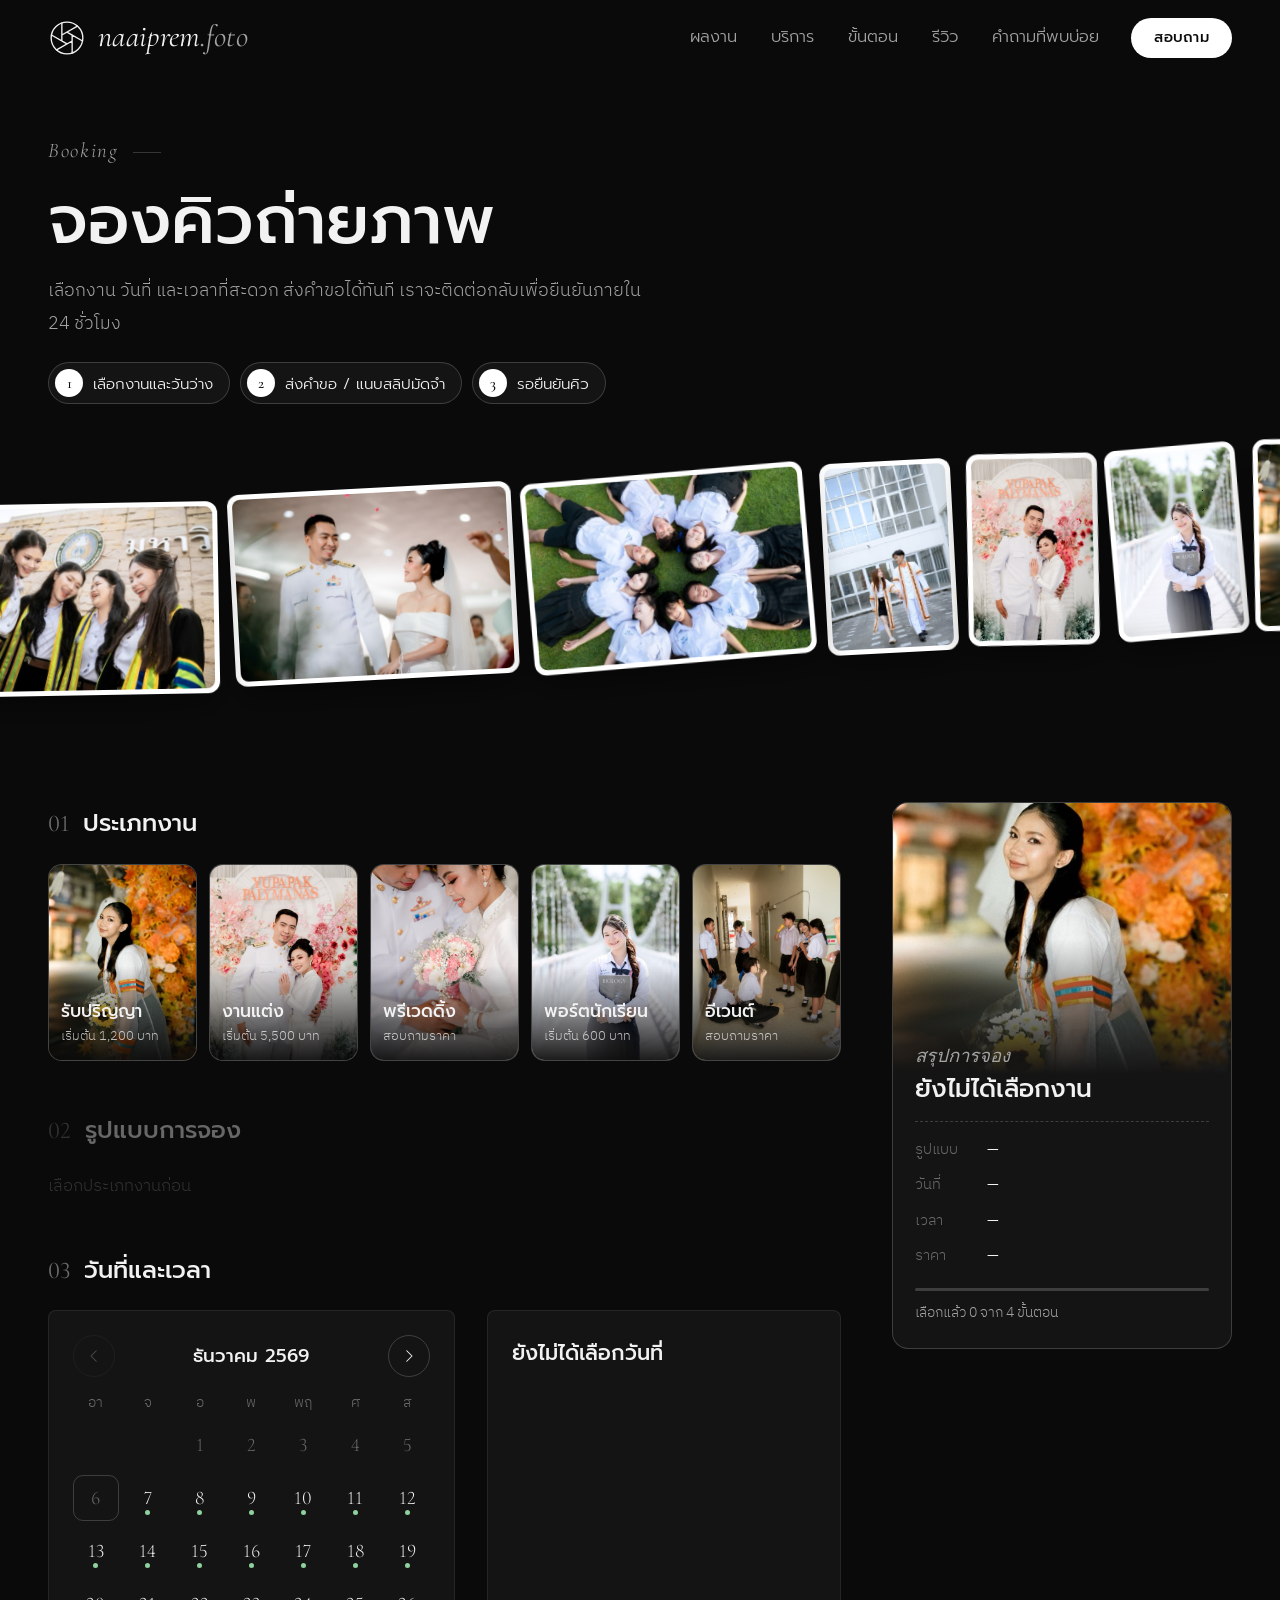
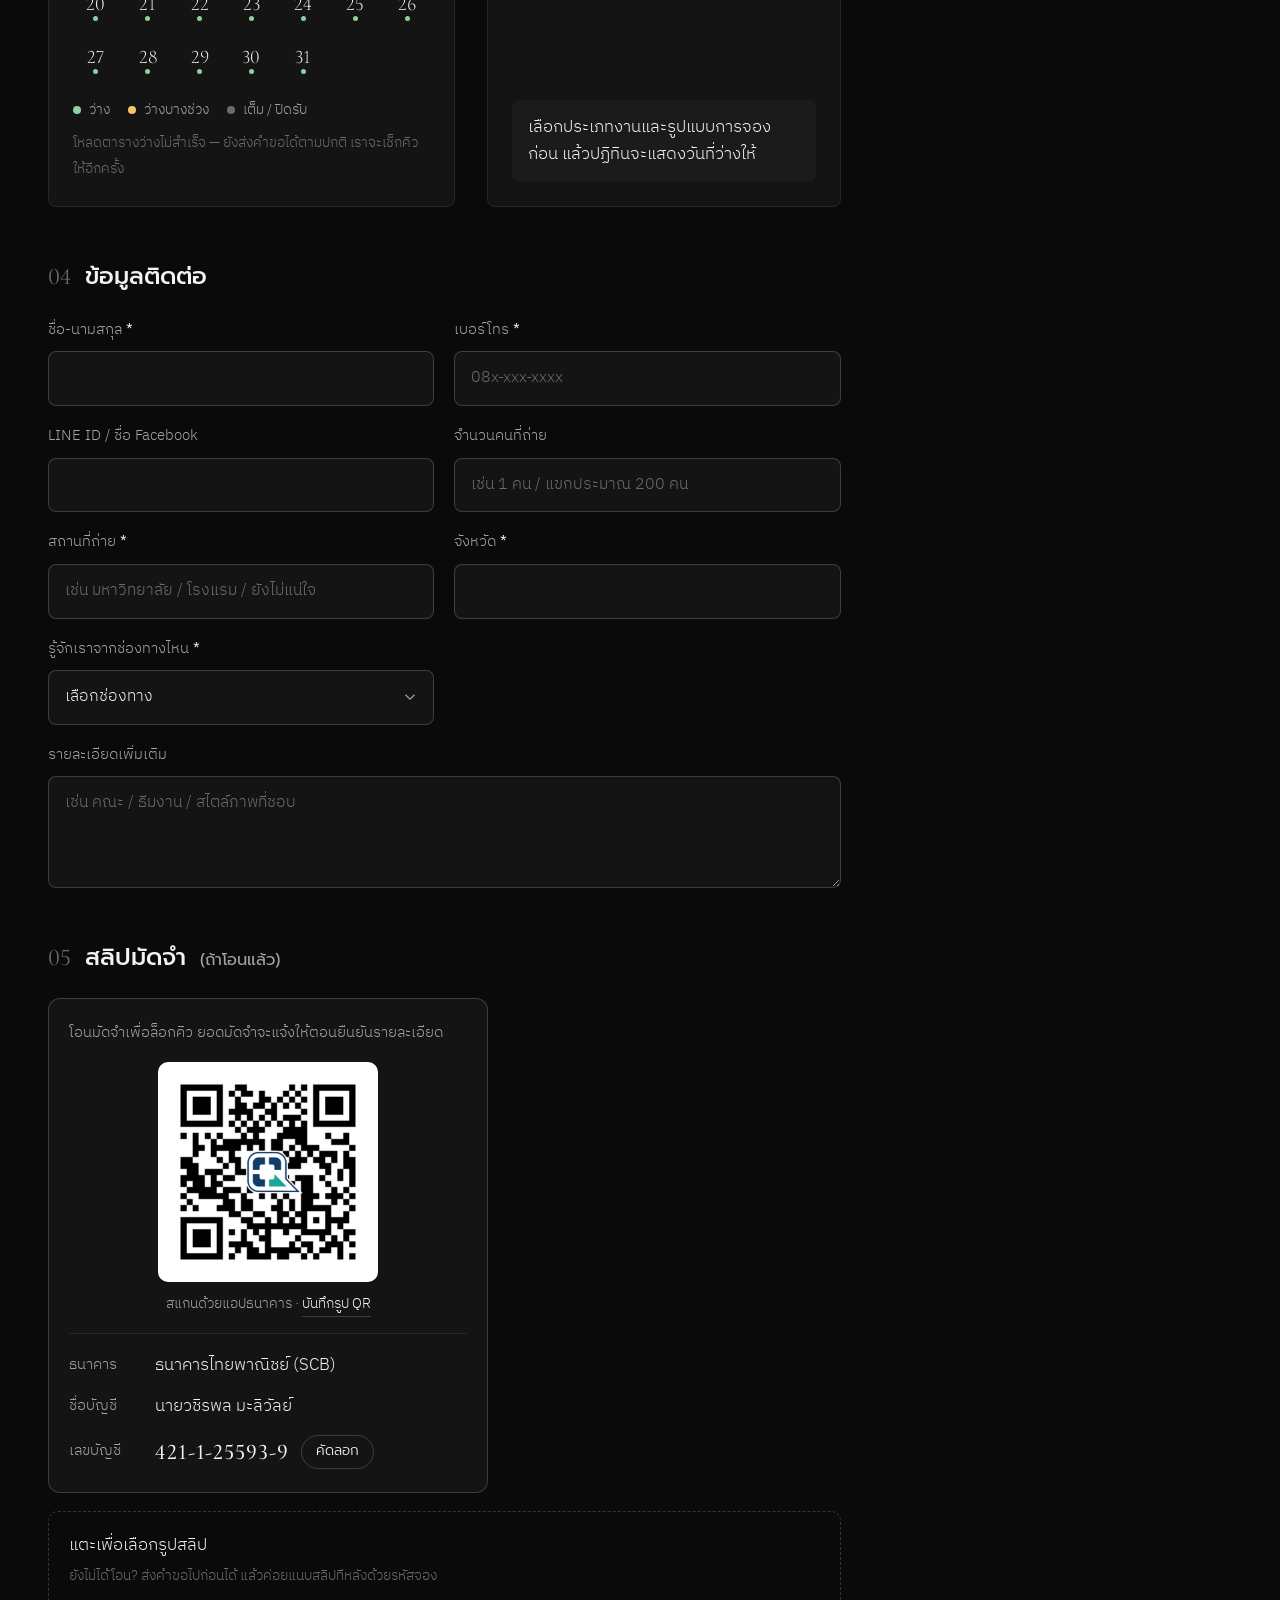
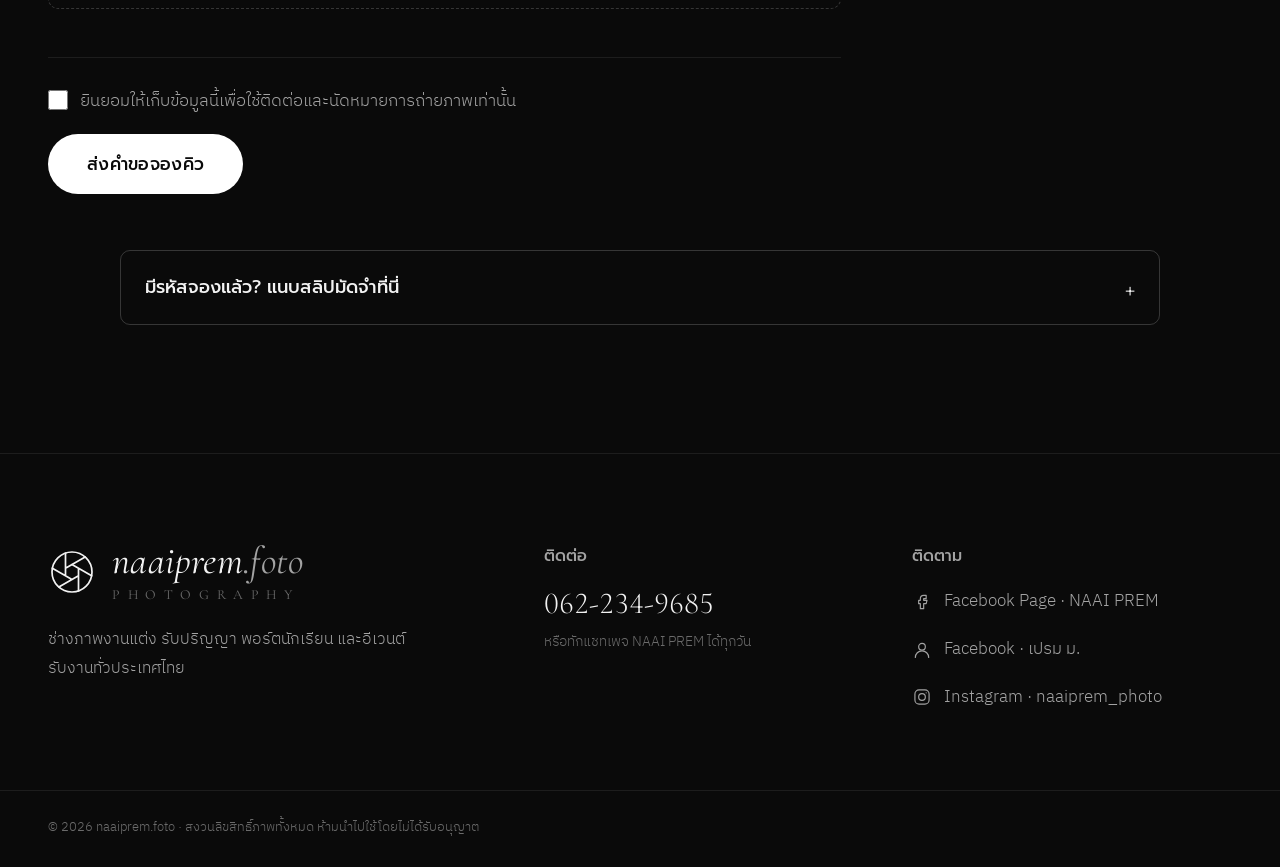
==== booking.html @ 567b885f "Magazine-style cover, intro section, compact booking header - Home cover: tilted columns of photos s" ====
<!DOCTYPE html>
<html lang="th">
<head>
  <meta charset="UTF-8">
  <meta name="viewport" content="width=device-width, initial-scale=1">
  <title>จองคิวถ่ายภาพ — naaiprem.foto</title>
  <meta name="description" content="จองคิวถ่ายภาพออนไลน์กับ naaiprem.foto รับปริญญา งานแต่ง พรีเวดดิ้ง พอร์ตนักเรียน อีเวนต์ เลือกวันว่างจากปฏิทิน ส่งคำขอและแนบสลิปมัดจำได้ทันที">
  <meta name="theme-color" content="#0a0a0a">

  <!-- หน้าจองคิว (ฟอร์มสร้างจาก BOOKING ใน js/data.js) -->
  <meta property="og:type" content="website">
  <meta property="og:title" content="จองคิวถ่ายภาพ — naaiprem.foto">
  <meta property="og:description" content="เลือกวันว่างจากปฏิทิน ส่งคำขอจองและแนบสลิปมัดจำได้ทันที">
  <meta property="og:image" content="images/hero/hero-01-graduation.jpg">
  <meta property="og:locale" content="th_TH">

  <link rel="icon" href="images/logo/favicon.svg" type="image/svg+xml">
  <link rel="apple-touch-icon" href="images/logo/apple-touch-icon.png">
  <link rel="preconnect" href="https://fonts.googleapis.com">
  <link rel="preconnect" href="https://fonts.gstatic.com" crossorigin>
  <link href="https://fonts.googleapis.com/css2?family=Cormorant+Garamond:ital,wght@0,300;0,400;0,500;1,300;1,400&family=IBM+Plex+Sans+Thai:wght@300;400;500&family=Prompt:wght@300;400;500;600&display=swap" rel="stylesheet">
  <link rel="stylesheet" href="css/style.css">
  <!-- บอก CSS ว่า JS ทำงาน (ถ้าไม่มี JS เนื้อหาจะแสดงทันทีโดยไม่มี animation) -->
  <script>document.documentElement.classList.add('js');</script>

  <!-- data.js ต้องมาก่อน main.js -->
  <script src="js/data.js" defer></script>
  <script src="js/main.js" defer></script>
</head>
<body class="page-booking">
  <a class="skip-link" href="#booking">ข้ามไปยังฟอร์มจอง</a>

  <!-- Cursor แบบกำหนดเอง (แสดงเฉพาะ Desktop ที่ใช้เมาส์) -->
  <div class="cursor" aria-hidden="true">
    <div class="cursor__dot"></div>
    <div class="cursor__ring"><span class="cursor__label">ดู</span></div>
  </div>

  <!-- ============================== NAVBAR ============================== -->
  <header class="nav" id="nav">
    <div class="nav__inner">
      <a href="index.html" class="logo" aria-label="naaiprem.foto กลับหน้าหลัก"><svg class="logo__mark" viewBox="0 0 48 48" aria-hidden="true"><circle cx="24" cy="24" r="20"/><path d="M17.50 20.25L37.13 8.92M24.00 16.50L43.63 27.83M30.50 20.25L30.50 42.92M30.50 27.75L10.87 39.08M24.00 31.50L4.37 20.17M17.50 27.75L17.50 5.08"/></svg><span class="logo__text">naaiprem<span>.foto</span></span></a>

      <nav class="nav__menu" id="navMenu" aria-label="เมนูหลัก">
        <ul class="nav__links">
          <li><a href="index.html#portfolio" class="nav__link">ผลงาน</a></li>
          <li><a href="index.html#services" class="nav__link">บริการ</a></li>
          <li><a href="index.html#process" class="nav__link">ขั้นตอน</a></li>
          <li><a href="index.html#reviews" class="nav__link">รีวิว</a></li>
          <li><a href="index.html#faq" class="nav__link">คำถามที่พบบ่อย</a></li>
        </ul>
        <div class="nav__mobile-contact">
          <a href="tel:0622349685" data-contact="phone" class="nav__mobile-phone"><span data-contact-text="phoneLabel">062-234-9685</span></a>
          <p>รับงานทั่วประเทศไทย</p>
        </div>
      </nav>

      <a href="https://www.facebook.com/people/NAAI-PREM/61560883106906/" data-contact="messenger" class="btn btn--primary btn--sm nav__cta">สอบถาม</a>

      <button class="nav__toggle" id="navToggle" aria-label="เปิดเมนู" aria-expanded="false" aria-controls="navMenu">
        <span></span><span></span>
      </button>
    </div>
    <div class="nav__progress" id="navProgress" aria-hidden="true"></div>
  </header>

  <main>
    <!-- ============================== หัวหน้าจอง ==============================
         ชื่อหน้าอยู่ซ้าย + แถวภาพเฉียงเลื่อนแนวนอน (สร้างจาก STRIP ใน js/data.js) -->
    <header class="bhead">
      <div class="container bhead__inner">
        <p class="eyebrow eyebrow--left hero-in" style="--i:0">Booking</p>
        <h1 class="bhead__title hero-in" style="--i:1" id="bheroTitle">จองคิวถ่ายภาพ</h1>
        <p class="bhead__lead hero-in" style="--i:2">เลือกงาน วันที่ และเวลาที่สะดวก ส่งคำขอได้ทันที เราจะติดต่อกลับเพื่อยืนยันภายใน 24 ชั่วโมง</p>
        <ol class="bhead__steps hero-in" style="--i:3">
          <li><span>1</span>เลือกงานและวันว่าง</li>
          <li><span>2</span>ส่งคำขอ / แนบสลิปมัดจำ</li>
          <li><span>3</span>รอยืนยันคิว</li>
        </ol>
      </div>
      <div class="tiltrow" aria-hidden="true"><div class="tiltrow__track" data-tiltrow></div></div>
    </header>

    <!-- ============================== ฟอร์มจอง ==============================
         แพ็กเกจ/เวลา/ภาพการ์ด/บัญชีรับมัดจำ แก้ที่ BOOKING ใน js/data.js
         ข้อมูลส่งไป Google Sheets ผ่าน apps-script/Code.gs -->
    <section class="booking" id="booking" aria-labelledby="bheroTitle">
      <div class="container">
        <div class="booking__layout">

        <form class="booking__form reveal" id="bookingForm" novalidate data-once>
          <fieldset class="booking__step">
            <legend class="booking__legend"><span>01</span>ประเภทงาน</legend>
            <div class="tcards" id="bookingTypes"></div>
          </fieldset>

          <fieldset class="booking__step" id="bookingPkgStep" disabled>
            <legend class="booking__legend"><span>02</span>รูปแบบการจอง</legend>
            <div class="chips" id="bookingPkgs"><p class="booking__hint">เลือกประเภทงานก่อน</p></div>
          </fieldset>

          <fieldset class="booking__step">
            <legend class="booking__legend"><span>03</span>วันที่และเวลา</legend>
            <div class="booking__when">
              <div class="cal" id="bookingCal">
                <div class="cal__head">
                  <button type="button" class="cal__nav" data-cal="-1" aria-label="เดือนก่อนหน้า"><svg viewBox="0 0 24 24" aria-hidden="true"><path d="M15 5l-7 7 7 7"/></svg></button>
                  <p class="cal__title" id="calTitle" aria-live="polite"></p>
                  <button type="button" class="cal__nav" data-cal="1" aria-label="เดือนถัดไป"><svg viewBox="0 0 24 24" aria-hidden="true"><path d="M9 5l7 7-7 7"/></svg></button>
                </div>
                <div class="cal__week" aria-hidden="true"><span>อา</span><span>จ</span><span>อ</span><span>พ</span><span>พฤ</span><span>ศ</span><span>ส</span></div>
                <div class="cal__grid" id="calGrid"></div>
                <ul class="cal__legend">
                  <li><i class="is-free"></i>ว่าง</li>
                  <li><i class="is-partial"></i>ว่างบางช่วง</li>
                  <li><i class="is-full"></i>เต็ม / ปิดรับ</li>
                </ul>
                <p class="cal__status" id="calStatus" role="status"></p>
              </div>

              <div class="booking__time" id="bookingTime">
                <p class="booking__date" id="bookingDate">ยังไม่ได้เลือกวันที่</p>
                <ul class="booking__busy" id="bookingBusy"></ul>
                <div class="booking__hourly" id="bookingHourly" hidden>
                  <label class="field">
                    <span class="field__label">เวลาเริ่ม</span>
                    <select class="field__input" id="bookingStart"></select>
                  </label>
                  <label class="field">
                    <span class="field__label">จำนวนชั่วโมง</span>
                    <select class="field__input" id="bookingHours"></select>
                  </label>
                </div>
                <p class="booking__pick" id="bookingPick"></p>
              </div>
            </div>
          </fieldset>

          <fieldset class="booking__step">
            <legend class="booking__legend"><span>04</span>ข้อมูลติดต่อ</legend>
            <div class="booking__fields">
              <label class="field">
                <span class="field__label">ชื่อ-นามสกุล <b>*</b></span>
                <input class="field__input" name="name" autocomplete="name" required maxlength="100">
              </label>
              <label class="field">
                <span class="field__label">เบอร์โทร <b>*</b></span>
                <input class="field__input" name="phone" type="tel" inputmode="tel" autocomplete="tel" required maxlength="15" placeholder="08x-xxx-xxxx">
              </label>
              <label class="field">
                <span class="field__label">LINE ID / ชื่อ Facebook</span>
                <input class="field__input" name="contact" maxlength="100">
              </label>
              <label class="field">
                <span class="field__label">จำนวนคนที่ถ่าย</span>
                <input class="field__input" name="people" maxlength="30" placeholder="เช่น 1 คน / แขกประมาณ 200 คน">
              </label>
              <label class="field">
                <span class="field__label">สถานที่ถ่าย <b>*</b></span>
                <input class="field__input" name="place" required maxlength="200" placeholder="เช่น มหาวิทยาลัย / โรงแรม / ยังไม่แน่ใจ">
              </label>
              <label class="field">
                <span class="field__label">จังหวัด <b>*</b></span>
                <input class="field__input" name="province" required maxlength="100" autocomplete="address-level1">
              </label>
              <label class="field">
                <span class="field__label">รู้จักเราจากช่องทางไหน <b>*</b></span>
                <select class="field__input" name="source" id="bookingSource" required></select>
              </label>
              <label class="field field--wide">
                <span class="field__label">รายละเอียดเพิ่มเติม</span>
                <textarea class="field__input" name="note" rows="3" maxlength="1500" placeholder="เช่น คณะ / ธีมงาน / สไตล์ภาพที่ชอบ"></textarea>
              </label>
              <!-- ช่องกันบอท (ซ่อนจากคนจริง) -->
              <label class="booking__trap" aria-hidden="true">เว็บไซต์ <input name="website" tabindex="-1" autocomplete="off"></label>
            </div>
          </fieldset>

          <fieldset class="booking__step">
            <legend class="booking__legend"><span>05</span>สลิปมัดจำ <small>(ถ้าโอนแล้ว)</small></legend>
            <div class="deposit" data-deposit></div>
            <label class="upload">
              <input type="file" accept="image/*" class="upload__input" data-slip-input>
              <span class="upload__box">
                <img class="upload__preview" alt="ตัวอย่างสลิปที่เลือก" hidden>
                <span class="upload__text">แตะเพื่อเลือกรูปสลิป<small>ยังไม่ได้โอน? ส่งคำขอไปก่อนได้ แล้วค่อยแนบสลิปทีหลังด้วยรหัสจอง</small></span>
              </span>
            </label>
          </fieldset>

          <div class="booking__submit">
            <label class="check">
              <input type="checkbox" name="consent" required>
              <span>ยินยอมให้เก็บข้อมูลนี้เพื่อใช้ติดต่อและนัดหมายการถ่ายภาพเท่านั้น</span>
            </label>
            <p class="booking__error" id="bookingError" role="alert"></p>
            <button type="submit" class="btn btn--primary btn--lg" id="bookingSubmit">ส่งคำขอจองคิว</button>
          </div>
        </form>


          <!-- สรุปการจอง (Desktop: ติดข้างฟอร์ม) -->
          <aside class="ticket" aria-label="สรุปการจอง">
            <div class="ticket__media" id="ticketMedia" aria-hidden="true"></div>
            <div class="ticket__body">
              <p class="ticket__eyebrow">สรุปการจอง</p>
              <p class="ticket__type" id="ticketType">ยังไม่ได้เลือกงาน</p>
              <dl class="ticket__rows">
                <div><dt>รูปแบบ</dt><dd id="ticketPkg">—</dd></div>
                <div><dt>วันที่</dt><dd id="ticketDate">—</dd></div>
                <div><dt>เวลา</dt><dd id="ticketTime">—</dd></div>
                <div><dt>ราคา</dt><dd id="ticketPrice">—</dd></div>
              </dl>
              <div class="ticket__progress" aria-hidden="true"><span id="ticketBar"></span></div>
              <p class="ticket__hint" id="ticketHint">เลือกแล้ว 0 จาก 4 ขั้นตอน</p>
            </div>
          </aside>
        </div>

        <div class="booking__done" id="bookingDone" tabindex="-1" hidden></div>

        <details class="booking__slip reveal" id="slipBox" data-once>
          <summary>มีรหัสจองแล้ว? แนบสลิปมัดจำที่นี่</summary>
          <form class="booking__slip-form" id="slipForm" novalidate>
            <div class="deposit" data-deposit></div>
            <div class="booking__fields">
              <label class="field">
                <span class="field__label">รหัสจอง <b>*</b></span>
                <input class="field__input" name="code" required maxlength="12" placeholder="NPXXXXXX" autocapitalize="characters">
              </label>
              <label class="field">
                <span class="field__label">เบอร์โทรที่ใช้จอง <b>*</b></span>
                <input class="field__input" name="phone" type="tel" inputmode="tel" required maxlength="15">
              </label>
            </div>
            <label class="upload">
              <input type="file" accept="image/*" class="upload__input" data-slip-input required>
              <span class="upload__box">
                <img class="upload__preview" alt="ตัวอย่างสลิปที่เลือก" hidden>
                <span class="upload__text">แตะเพื่อเลือกรูปสลิป</span>
              </span>
            </label>
            <p class="booking__error" role="alert"></p>
            <button type="submit" class="btn btn--primary">ส่งสลิป</button>
          </form>
        </details>
      </div>
    </section>

  </main>

  <!-- ============================== FOOTER ============================== -->
  <footer class="footer">
    <div class="container footer__inner">
      <div class="footer__brand">
        <a href="index.html" class="logo logo--lg" aria-label="naaiprem.foto กลับหน้าหลัก"><svg class="logo__mark" viewBox="0 0 48 48" aria-hidden="true"><circle cx="24" cy="24" r="20"/><path d="M17.50 20.25L37.13 8.92M24.00 16.50L43.63 27.83M30.50 20.25L30.50 42.92M30.50 27.75L10.87 39.08M24.00 31.50L4.37 20.17M17.50 27.75L17.50 5.08"/></svg><span class="logo__text">naaiprem<span>.foto</span><small>Photography</small></span></a>
        <p>ช่างภาพงานแต่ง รับปริญญา พอร์ตนักเรียน และอีเวนต์<br>รับงานทั่วประเทศไทย</p>
      </div>

      <div class="footer__col">
        <h3 class="footer__heading">ติดต่อ</h3>
        <a href="tel:0622349685" data-contact="phone" class="footer__phone"><span data-contact-text="phoneLabel">062-234-9685</span></a>
        <p class="footer__muted">หรือทักแชทเพจ NAAI PREM ได้ทุกวัน</p>
      </div>

      <div class="footer__col">
        <h3 class="footer__heading">ติดตาม</h3>
        <ul class="footer__social">
          <li>
            <a href="https://www.facebook.com/" data-contact="facebookPage">
              <svg viewBox="0 0 24 24" aria-hidden="true"><path d="M14 8h3V4h-3a4 4 0 0 0-4 4v2H8v4h2v6h4v-6h3l1-4h-4V8z"/></svg>
              Facebook Page · NAAI PREM
            </a>
          </li>
          <li>
            <a href="https://www.facebook.com/" data-contact="facebookPersonal">
              <svg viewBox="0 0 24 24" aria-hidden="true"><circle cx="12" cy="8" r="4"/><path d="M4 21a8 8 0 0 1 16 0"/></svg>
              Facebook · เปรม ม.
            </a>
          </li>
          <li>
            <a href="https://www.instagram.com/naaiprem_photo/" data-contact="instagram">
              <svg viewBox="0 0 24 24" aria-hidden="true"><rect x="3.5" y="3.5" width="17" height="17" rx="5"/><circle cx="12" cy="12" r="4"/><path d="M17 7h.01"/></svg>
              Instagram · naaiprem_photo
            </a>
          </li>
        </ul>
      </div>
    </div>

    <div class="container footer__bottom">
      <p>© <span id="year">2026</span> naaiprem.foto · สงวนลิขสิทธิ์ภาพทั้งหมด ห้ามนำไปใช้โดยไม่ได้รับอนุญาต</p>
    </div>
  </footer>

</body>
</html>
---- css/style.css ----
/* =====================================================================
   naaiprem.foto — Stylesheet
   โครงไฟล์: 1) Tokens  2) Base  3) Components  4) Sections
             5) Overlays (cursor / fab / lightbox)  6) Reduced motion
   แก้สี/ฟอนต์ทั้งเว็บ: แก้ที่ :root ด้านล่างนี้ที่เดียว
   ===================================================================== */

/* ---------- 1) Design tokens ---------- */
:root {
  --bg: #0a0a0a;
  --bg-alt: #141414;
  --surface: #1b1b1b;
  --line: rgba(255, 255, 255, .08);
  --line-strong: rgba(255, 255, 255, .18);

  --text: #f2f2f2;
  --text-muted: #a3a3a3;
  --text-dim: #6b6b6b;

  --accent: #ffffff;          /* สีเน้น (ขาวล้วน) */
  --accent-ink: #0a0a0a;      /* สีตัวอักษรบนพื้น accent */
  --ok: #8fd19e;              /* ปฏิทินจอง: ว่าง */
  --warn: #f2c46d;            /* ปฏิทินจอง: ว่างบางช่วง */
  --danger: #ff9a8b;          /* ข้อความผิดพลาดในฟอร์ม */

  --font-display: 'Cormorant Garamond', 'Times New Roman', serif; /* ชื่อแบรนด์ / ตัวเลข / eyebrow */
  --font-heading: 'Prompt', 'IBM Plex Sans Thai', sans-serif;      /* หัวข้อภาษาไทย */
  --font-body: 'IBM Plex Sans Thai', 'Prompt', sans-serif;         /* เนื้อหา */

  --ease: cubic-bezier(.22, 1, .36, 1);
  --dur: .8s;

  --container: 1280px;
  --gutter: clamp(20px, 4vw, 48px);
  --section-y: clamp(72px, 10vw, 128px);
  --nav-h: 76px;
  --radius: 4px;

  --gallery-gap: 12px;
  --gallery-cols: 4;
  --gallery-pad: clamp(16px, 3vw, 40px);
}

/* ---------- 2) Base ---------- */
*, *::before, *::after { box-sizing: border-box; }

html {
  scroll-behavior: smooth;
  scroll-padding-top: var(--nav-h);
  -webkit-text-size-adjust: 100%;
}
html.is-locked { overflow: hidden; }

body {
  margin: 0;
  background: var(--bg);
  color: var(--text);
  font-family: var(--font-body);
  font-weight: 300;
  font-size: 1.0625rem; /* 17px อ่านง่ายขึ้น */
  line-height: 1.8;
  -webkit-font-smoothing: antialiased;
  overflow-x: hidden;
}

img { display: block; max-width: 100%; height: auto; }
[hidden] { display: none !important; } /* กัน display ของคลาสอื่นทับแอตทริบิวต์ hidden */
[data-contact-text] { white-space: nowrap; } /* ไม่ให้เบอร์โทรถูกตัดบรรทัด */
/* ตัวเลขของ Cormorant ให้สูงเท่ากัน (อ่านเบอร์โทร/สถิติง่ายขึ้น) */
.stat__num, .hero__count, .step__num, .pain__num, .footer__phone, .nav__mobile-phone, .lightbox__count { font-variant-numeric: lining-nums tabular-nums; }
a { color: inherit; text-decoration: none; }
button { font: inherit; color: inherit; background: none; border: 0; padding: 0; cursor: pointer; }
ul, ol { list-style: none; margin: 0; padding: 0; }
h1, h2, h3, p, figure { margin: 0; }
svg { fill: none; stroke: currentColor; stroke-width: 1.4; stroke-linecap: round; stroke-linejoin: round; }

:focus-visible { outline: 1px solid var(--accent); outline-offset: 4px; }

.container { width: 100%; max-width: var(--container); margin: 0 auto; padding: 0 var(--gutter); }
.container--narrow { max-width: 880px; }

.skip-link {
  position: fixed; top: 12px; left: 12px; z-index: 2000;
  padding: 10px 18px; background: var(--accent); color: var(--accent-ink);
  transform: translateY(-200%); transition: transform .3s var(--ease);
}
.skip-link:focus { transform: none; }

/* ---------- 3) Components ---------- */

/* Logo */
.logo {
  display: inline-flex; align-items: center; gap: 12px;
  font-family: var(--font-display);
  font-style: italic;
  font-weight: 400;
  font-size: 1.7rem;
  letter-spacing: .01em;
  line-height: 1;
}
/* โลโก้รูปม่านรับแสง (aperture) — หมุนตามการเลื่อนหน้า (main.js) */
.logo__mark {
  width: 1.25em; height: 1.25em; flex-shrink: 0;
  stroke-width: 1.7; will-change: transform;
  transform: rotate(var(--spin, 0deg));
  transition: transform .9s var(--ease);
}
.logo:hover .logo__mark { transform: rotate(calc(var(--spin, 0deg) + 60deg)); }
.logo__text span { color: var(--text-muted); }
.logo__text small {
  display: block; margin-top: 8px;
  font-family: var(--font-display); font-style: normal; font-size: .36em;
  letter-spacing: .55em; text-transform: uppercase; color: var(--text-dim);
}
.logo--lg { font-size: 2.4rem; gap: 16px; }

/* Section head */
.section { padding: var(--section-y) 0; }
.section-head { max-width: 760px; margin: 0 auto clamp(40px, 6vw, 72px); text-align: center; }
.eyebrow {
  font-family: var(--font-display);
  font-style: italic;
  font-size: 1.3rem;
  letter-spacing: .08em;
  color: var(--text-muted);
  margin-bottom: 12px;
}
.eyebrow::before, .eyebrow::after {
  content: ''; display: inline-block; width: 28px; height: 1px;
  background: var(--line-strong); vertical-align: middle; margin: 0 14px;
}
/* เส้นข้าง eyebrow ค่อยๆ ยืดออกเมื่อเลื่อนมาเห็นหัวข้อ */
.js .reveal .eyebrow::before, .js .reveal .eyebrow::after {
  transform: scaleX(0); transition: transform 1.1s var(--ease) .25s;
}
.js .reveal .eyebrow::before { transform-origin: right; }
.js .reveal .eyebrow::after { transform-origin: left; }
.js .reveal.is-visible .eyebrow::before, .js .reveal.is-visible .eyebrow::after { transform: scaleX(1); }
.section-title {
  font-family: var(--font-heading);
  font-weight: 500;
  font-size: clamp(2.2rem, 5.4vw, 3.7rem);
  line-height: 1.3;
  letter-spacing: .005em;
}
.section-lead { margin-top: 18px; color: var(--text-muted); font-size: clamp(1.06rem, 1.6vw, 1.2rem); }

/* Buttons */
.btn {
  display: inline-flex; align-items: center; justify-content: center; gap: 10px;
  min-height: 50px; padding: 0 30px;
  font-family: var(--font-heading); font-weight: 500; font-size: 1.02rem; letter-spacing: .02em;
  border: 1px solid transparent; border-radius: 999px;
  transition: background-color .4s var(--ease), color .4s var(--ease), border-color .4s var(--ease), transform .4s var(--ease);
  white-space: nowrap;
}
.btn svg { width: 20px; height: 20px; flex-shrink: 0; }
.btn:active { transform: scale(.97); }
.btn--primary { background: var(--accent); color: var(--accent-ink); }
.btn--primary:hover { background: #dcdcdc; }
.btn--ghost { border-color: rgba(255, 255, 255, .55); color: var(--text); background: rgba(10, 10, 10, .15); }
.btn--ghost:hover { background: var(--accent); color: var(--accent-ink); border-color: var(--accent); }
.btn--outline { border-color: var(--line-strong); color: var(--text); }
.btn--outline:hover { background: var(--accent); color: var(--accent-ink); border-color: var(--accent); }
.btn--sm { min-height: 40px; padding: 0 22px; font-size: .92rem; }
.btn--lg { min-height: 60px; padding: 0 38px; font-size: 1.08rem; }
.btn--block { width: 100%; }

.icon-btn {
  display: grid; place-items: center; width: 48px; height: 48px;
  border: 1px solid var(--line-strong); border-radius: 50%;
  transition: background-color .3s var(--ease), color .3s var(--ease);
}
.icon-btn svg { width: 20px; height: 20px; }
.icon-btn:hover { background: var(--accent); color: var(--accent-ink); }

/* Reveal on scroll (เปิดใช้เมื่อ JS ทำงานเท่านั้น) */
.js .reveal {
  opacity: 0;
  transform: translateY(24px);
  transition: opacity var(--dur) var(--ease), transform var(--dur) var(--ease);
  transition-delay: calc(var(--d, 0) * 90ms);
}
.js .reveal.is-visible { opacity: 1; transform: none; }

/* ---------- 4) Sections ---------- */

/* ===== Navbar ===== */
.nav {
  position: fixed; inset: 0 0 auto; z-index: 100;
  height: var(--nav-h);
  transition: background-color .5s var(--ease), border-color .5s var(--ease), height .5s var(--ease);
  border-bottom: 1px solid transparent;
}
.nav.is-scrolled, .nav.is-open {
  background: rgba(10, 10, 10, .94);
  border-bottom-color: var(--line);
  -webkit-backdrop-filter: blur(12px);
  backdrop-filter: blur(12px);
}
.nav.is-scrolled { --nav-h: 64px; }
/* เมื่อเปิดเมนูมือถือ ต้องปิด backdrop-filter ไม่งั้นเมนู position:fixed จะถูกจำกัดอยู่ในกรอบ navbar */
.nav.is-open { background: var(--bg); -webkit-backdrop-filter: none; backdrop-filter: none; }
.nav__inner {
  height: 100%; max-width: 1440px; margin: 0 auto; padding: 0 var(--gutter);
  display: flex; align-items: center; gap: 32px;
}
.nav .logo { position: relative; z-index: 2; }
.nav__menu { margin-left: auto; }
.nav__links { display: flex; gap: 34px; }
.nav__link {
  position: relative; font-family: var(--font-heading); font-size: 1.02rem;
  color: var(--text-muted); transition: color .3s var(--ease);
}
.nav__link::after {
  content: ''; position: absolute; left: 0; right: 0; bottom: -4px; height: 1px;
  background: var(--accent); transform: scaleX(0); transform-origin: left;
  transition: transform .4s var(--ease);
}
.nav__link:hover, .nav__link.is-active { color: var(--text); }
.nav__link:hover::after, .nav__link.is-active::after { transform: scaleX(1); }
.nav__mobile-contact { display: none; }
.nav__progress {
  position: absolute; left: 0; right: 0; bottom: -1px; height: 2px;
  background: linear-gradient(90deg, rgba(255,255,255,.35), var(--accent));
  transform: scaleX(0); transform-origin: left; pointer-events: none;
}
.nav__cta { position: relative; z-index: 2; }
.nav__toggle { display: none; }

@media (max-width: 1023px) {
  .nav__inner { gap: 16px; }
  .nav__cta { margin-left: auto; }
  .nav__toggle {
    position: relative; z-index: 2; display: grid; place-items: center;
    width: 44px; height: 44px;
  }
  .nav__toggle span {
    grid-area: 1 / 1; width: 24px; height: 1.5px; background: var(--text);
    transition: transform .4s var(--ease);
  }
  .nav__toggle span:first-child { transform: translateY(-4px); }
  .nav__toggle span:last-child { transform: translateY(4px); }
  .nav.is-open .nav__toggle span:first-child { transform: rotate(45deg); }
  .nav.is-open .nav__toggle span:last-child { transform: rotate(-45deg); }

  .nav__menu {
    position: fixed; inset: 0; z-index: 1;
    display: flex; flex-direction: column; justify-content: center; gap: 48px;
    padding: calc(var(--nav-h) + 24px) var(--gutter) 48px;
    background: var(--bg);
    opacity: 0; visibility: hidden;
    transition: opacity .5s var(--ease), visibility 0s .5s;
  }
  .nav.is-open .nav__menu { opacity: 1; visibility: visible; transition: opacity .5s var(--ease); }
  .nav__links { flex-direction: column; gap: 8px; }
  .nav__link { display: inline-block; font-size: clamp(1.6rem, 7vw, 2.2rem); font-weight: 300; color: var(--text); padding: 6px 0; }
  .nav__link::after { display: none; }
  .nav__links li { opacity: 0; transform: translateY(16px); transition: opacity .5s var(--ease), transform .5s var(--ease); }
  .nav.is-open .nav__links li { opacity: 1; transform: none; }
  .nav.is-open .nav__links li:nth-child(2) { transition-delay: .05s; }
  .nav.is-open .nav__links li:nth-child(3) { transition-delay: .1s; }
  .nav.is-open .nav__links li:nth-child(4) { transition-delay: .15s; }
  .nav.is-open .nav__links li:nth-child(5) { transition-delay: .2s; }
  .nav__mobile-contact { display: block; color: var(--text-muted); border-top: 1px solid var(--line); padding-top: 24px; }
  .nav__mobile-phone { font-family: var(--font-display); font-size: 1.8rem; color: var(--text); }
}
/* มือถือจอเล็ก: ย่อโลโก้และปุ่มให้พอดีแถบเมนู */
@media (max-width: 400px) {
  .nav__inner { gap: 10px; }
  .nav .logo { font-size: 1.4rem; gap: 9px; }
  .nav__cta { padding: 0 16px; }
}

/* ===== หน้าปก: ภาพคอลัมน์เฉียงสไตล์นิตยสาร ===== */
.cover {
  position: relative; isolation: isolate; overflow: hidden;
  height: 100vh; height: 100svh; min-height: 620px;
  display: grid; place-items: center;
  background: var(--bg);
}
.cover__collage { position: absolute; inset: 0; z-index: -2; overflow: hidden; }
.cover__tilt {
  --cw: clamp(132px, 15vw, 270px); /* ความกว้างคอลัมน์ */
  --cg: clamp(10px, 1.3vw, 18px);  /* ช่องไฟ */
  position: absolute; left: 50%; top: 50%; width: 180%; height: 200%;
  display: flex; justify-content: center; gap: var(--cg);
  transform: translate(-50%, -50%) rotate(-13deg);
}
.cover__col { flex: 0 0 var(--cw); }
.cover__track {
  animation: coverUp var(--dur, 60s) linear infinite;
  animation-delay: var(--delay, 0s);
  will-change: transform;
}
.cover__col:nth-child(even) .cover__track { animation-direction: reverse; }
@keyframes coverUp { to { transform: translateY(-50%); } }
.cover__item {
  margin: 0 0 var(--cg); padding: 6px;
  background: #fff; border-radius: 16px;
  box-shadow: 0 18px 40px rgba(0,0,0,.45);
}
.cover__item img { width: 100%; height: auto; border-radius: 11px; }
.cover.is-replay .cover__track { animation-play-state: paused; } /* เลื่อนพ้นหน้าปกแล้วพักไว้ ประหยัดแบต */
.cover__shade {
  position: absolute; inset: 0; z-index: -1;
  background:
    radial-gradient(ellipse 60% 55% at 50% 45%, rgba(10,10,10,.1) 0%, rgba(10,10,10,.5) 100%),
    linear-gradient(0deg, rgba(10,10,10,.92) 0%, rgba(10,10,10,0) 42%),
    linear-gradient(180deg, rgba(10,10,10,.55) 0%, rgba(10,10,10,0) 20%);
}
.cover__content { display: flex; flex-direction: column; align-items: center; text-align: center; padding-top: calc(var(--nav-h) * .6); }

/* โลโก้ในวงกลม */
.cover__badge {
  position: relative; display: flex; flex-direction: column; align-items: center; justify-content: center;
  width: clamp(230px, 27vw, 360px); aspect-ratio: 1; border-radius: 50%;
  background: #fff; color: #0a0a0a;
  box-shadow: 0 0 0 10px rgba(255,255,255,.2), 0 0 0 11px rgba(255,255,255,.35), 0 30px 90px rgba(0,0,0,.55);
  animation: badgeIn 1.3s var(--ease) both .15s;
}
.cover__badge::before { content: ''; position: absolute; inset: 12px; border: 1px solid rgba(10,10,10,.14); border-radius: 50%; }
@keyframes badgeIn { from { opacity: 0; transform: scale(.7) rotate(-12deg); } to { opacity: 1; transform: none; } }
.cover__mark { width: 21%; height: auto; margin-bottom: 12px; stroke-width: 1.7; animation: spin 40s linear infinite; }
@keyframes spin { to { transform: rotate(360deg); } }
.hero__brand {
  font-family: var(--font-display); font-style: italic; font-weight: 300;
  line-height: 1; letter-spacing: -.01em;
}
.cover__brand { font-size: clamp(1.85rem, 3.5vw, 2.95rem); font-weight: 400; color: #0a0a0a; }
.cover__brand span { color: #8c8c8c; }
.cover__sub { margin-top: 10px; padding-left: .55em; font-family: var(--font-display); font-size: clamp(.68rem, .95vw, .84rem); letter-spacing: .55em; text-transform: uppercase; color: #6b6b6b; }
.cover__eyebrow { margin-top: clamp(26px, 4vh, 40px); font-family: var(--font-heading); font-size: 1rem; letter-spacing: .04em; color: rgba(242,242,242,.85); text-shadow: 0 2px 12px rgba(0,0,0,.6); }
.cover__slogan {
  margin-top: 6px; font-family: var(--font-heading); font-weight: 500;
  font-size: clamp(1.5rem, 3.2vw, 2.4rem); line-height: 1.45; text-shadow: 0 2px 24px rgba(0,0,0,.7);
}
.cover__actions { display: flex; flex-wrap: wrap; justify-content: center; gap: 14px; margin-top: 26px; }

/* ชื่อแบรนด์ขึ้นทีละตัวอักษร (main.js แยกตัวอักษรให้) */
.hero__brand .char {
  display: inline-block; color: inherit;
  animation: charIn 1.1s var(--ease) both;
  animation-delay: calc(var(--c) * 55ms + 650ms);
}
@keyframes charIn { from { opacity: 0; transform: translateY(.45em) rotate(8deg); } to { opacity: 1; transform: none; } }
/* เลื่อนพ้นหน้าปกแล้ว → รีเซ็ตแอนิเมชัน เพื่อให้เล่นใหม่ตอนเลื่อนกลับขึ้นมา (main.js ใส่ .is-replay) */
.is-replay .hero-in, .is-replay .char, .is-replay .cover__badge { animation: none; }

.hero-in { animation: heroIn 1.2s var(--ease) both; animation-delay: calc(var(--i, 0) * 120ms + 250ms); }
@keyframes heroIn { from { opacity: 0; transform: translateY(28px); } to { opacity: 1; transform: none; } }

.hero__scroll {
  position: absolute; left: 50%; bottom: 24px; transform: translateX(-50%);
  display: flex; flex-direction: column; align-items: center; gap: 10px;
  font-size: .8rem; letter-spacing: .04em; color: rgba(242,242,242,.6);
}
.hero__scroll i { position: relative; width: 1px; height: 40px; background: rgba(255,255,255,.2); overflow: hidden; }
.hero__scroll i::after {
  content: ''; position: absolute; left: 0; top: 0; width: 1px; height: 40%;
  background: var(--accent); animation: scrollLine 2.2s var(--ease) infinite;
}
@keyframes scrollLine { from { transform: translateY(-100%); } to { transform: translateY(260%); } }

@media (max-width: 767px) {
  .cover__tilt { width: 260%; height: 170%; }
  .hero__scroll { display: none; }
  .cover__actions .btn { flex: 1 1 140px; }
}

/* ===== แนะนำตัว ===== */
.intro { background: var(--bg-alt); overflow: hidden; }
.intro__inner { display: grid; grid-template-columns: minmax(0, 1fr) minmax(0, 1.05fr); gap: clamp(40px, 6vw, 96px); align-items: center; }
.intro__photos { position: relative; aspect-ratio: 1 / 1.05; max-width: 560px; width: 100%; margin: 0 auto; }
.intro__photo {
  position: absolute; width: 50%; margin: 0;
  padding: 10px 10px 34px; background: #fff; border-radius: 6px;
  box-shadow: 0 24px 60px rgba(0,0,0,.5);
  transition: rotate .8s var(--ease), translate .8s var(--ease);
}
.intro__photo img { width: 100%; aspect-ratio: 2 / 3; object-fit: cover; border-radius: 2px; }
.intro__photo--1 { left: 0; top: 10%; rotate: -9deg; }
.intro__photo--2 { left: 25%; top: 0; rotate: 3deg; z-index: 2; }
.intro__photo--3 { right: 0; top: 16%; rotate: 11deg; }
.intro__photos:hover .intro__photo--1 { rotate: -14deg; translate: -14px 6px; }
.intro__photos:hover .intro__photo--3 { rotate: 16deg; translate: 14px 6px; }
.js .intro__photo.reveal { transform: translateY(60px) scale(.92); }
.js .intro__photo.reveal.is-visible { transform: none; }
.eyebrow--left::before { display: none; }
.eyebrow--left::after { margin-right: 0; }
.intro__title { margin: 14px 0 18px; font-family: var(--font-heading); font-weight: 500; font-size: clamp(2.5rem, 6vw, 4.4rem); line-height: 1.2; }
.intro__lead { max-width: 520px; font-family: var(--font-heading); font-size: clamp(1.2rem, 2vw, 1.5rem); line-height: 1.7; color: rgba(242,242,242,.88); }
.intro__sign { margin-top: 22px; font-family: var(--font-display); font-style: italic; font-size: 1.5rem; color: var(--text-muted); }
.intro__actions { display: flex; flex-wrap: wrap; gap: 14px; margin-top: 30px; }
@media (max-width: 899px) {
  .intro__inner { grid-template-columns: 1fr; }
  .intro__photos { max-width: 420px; }
  .intro__text { text-align: center; }
  .intro__lead { margin-inline: auto; }
  .intro__actions { justify-content: center; }
  .intro .eyebrow--left::before { display: inline-block; }
  .intro .eyebrow--left::after { margin-right: 14px; }
}

/* ===== Gallery ===== */
.gallery { background: var(--bg); }
.filters {
  display: flex; flex-wrap: wrap; justify-content: center; gap: 8px;
  margin: -24px auto clamp(32px, 5vw, 56px);
}
.filter {
  display: inline-flex; align-items: center;
  min-height: 42px; padding: 0 20px; border-radius: 999px;
  border: 1px solid var(--line-strong);
  font-family: var(--font-heading); font-size: .92rem; color: var(--text-muted);
  transition: background-color .35s var(--ease), color .35s var(--ease), border-color .35s var(--ease);
}
.filter { font-size: 1rem; }
.filter:hover { color: var(--text); border-color: rgba(255,255,255,.4); }
.filter.is-active { background: var(--accent); color: var(--accent-ink); border-color: var(--accent); }
.filter[hidden] { display: none; }

/* แต่ละหมวด (รับปริญญา / งานแต่ง / พอร์ตนักเรียน) — เลขลำดับรันอัตโนมัติตามลำดับใน HTML */
.gallery { counter-reset: work; }
.gallery__group { counter-increment: work; scroll-margin-top: var(--nav-h); }
.gallery__group[hidden] { display: none; }
.gallery__group + .gallery__group { margin-top: clamp(64px, 9vw, 112px); }
.gallery__head {
  max-width: 1440px; margin: 0 auto clamp(20px, 3vw, 32px);
  padding: 0 var(--gallery-pad);
  display: grid; grid-template-columns: 1fr auto; column-gap: 24px; align-items: end;
}
.gallery__eyebrow {
  grid-column: 1 / -1;
  font-family: var(--font-display); font-style: italic; font-size: 1.3rem; letter-spacing: .08em;
  color: var(--text-muted);
}
.gallery__eyebrow::before { content: counter(work, decimal-leading-zero) ' — '; font-style: normal; color: var(--text-dim); }
.gallery__heading {
  grid-column: 1;
  font-family: var(--font-heading); font-weight: 500;
  font-size: clamp(1.9rem, 4vw, 2.9rem); line-height: 1.35;
}
.gallery__lead { grid-column: 1; max-width: 640px; margin-top: 8px; color: var(--text-muted); font-size: 1.06rem; }
.gallery__count {
  grid-column: 2; grid-row: 2 / span 2; align-self: end;
  font-family: var(--font-display); font-size: 1.35rem; letter-spacing: .06em; color: var(--text-muted);
  font-variant-numeric: lining-nums tabular-nums; white-space: nowrap;
}

.gallery__wrap { max-width: 1440px; margin: 0 auto; padding: 0 var(--gallery-pad); }
.gallery__grid {
  position: relative;
  display: grid;
  grid-template-columns: repeat(var(--gallery-cols), minmax(0, 1fr));
  grid-auto-rows: 8px;              /* หน่วยแถวเล็กๆ ให้ JS คำนวณ span ตามสัดส่วนภาพ */
  column-gap: var(--gallery-gap);
  grid-auto-flow: row dense;
}
.gallery__item {
  position: relative; display: block; width: 100%;
  align-self: start;
  text-align: left;
  margin-bottom: var(--gallery-gap);
}
.js .gallery__item {
  opacity: 0; transform: translateY(36px) scale(.97);
  transition: opacity .9s var(--ease), transform .9s var(--ease);
  transition-delay: calc(var(--k, 0) * 90ms);
}
.js .gallery__item.is-in { opacity: 1; transform: none; }
.gallery__frame {
  position: relative; display: block; overflow: hidden;
  background: var(--surface);
  border-radius: 2px;
}
.gallery__img {
  width: 100%; height: 100%; object-fit: cover;
  transition: transform 1s var(--ease), filter .8s var(--ease), opacity .8s var(--ease);
  opacity: 0;
}
.gallery__img.is-loaded { opacity: 1; }
.gallery__info {
  position: absolute; inset: auto 0 0 0;
  padding: 48px 18px 16px;
  background: linear-gradient(0deg, rgba(10,10,10,.8), rgba(10,10,10,0));
  display: flex; flex-direction: column; gap: 2px;
  opacity: 0; transform: translateY(10px);
  transition: opacity .5s var(--ease), transform .5s var(--ease);
}
.gallery__title { font-family: var(--font-heading); font-size: 1rem; font-weight: 400; }

@media (hover: hover) and (pointer: fine) {
  .gallery__item:hover .gallery__img { transform: scale(1.05); }
  .gallery__item:hover .gallery__info,
  .gallery__item:focus-visible .gallery__info { opacity: 1; transform: none; }
  /* เอฟเฟกต์ขาวดำ → สี (เปิด/ปิดที่ SETTINGS.grayscaleHover ใน js/data.js) */
  .fx-grayscale .gallery__img { filter: grayscale(.65) brightness(.92); }
  .fx-grayscale .gallery__item:hover .gallery__img,
  .fx-grayscale .gallery__item:focus-visible .gallery__img { filter: none; }
}
/* อุปกรณ์สัมผัส: ไม่มีแถบชื่อทับภาพ ให้เห็นภาพเต็มตามสัดส่วนจริง (ชื่อภาพดูได้ใน Lightbox) */

.gallery__more { display: flex; justify-content: center; margin-top: clamp(32px, 5vw, 56px); }
.gallery__more[hidden] { display: none; }

@media (max-width: 1199px) { :root { --gallery-cols: 3; } }
@media (max-width: 899px)  { :root { --gallery-cols: 2; --gallery-gap: 8px; } }
/* มือถือ: 2 คอลัมน์ เลื่อนแล้วเห็นหลายภาพพร้อมกัน (ภาพยังเต็มสัดส่วนจริง ไม่ถูกครอป) */
@media (max-width: 479px)  {
  :root { --gallery-gap: 6px; --gallery-pad: 10px; }
  .gallery__head { grid-template-columns: 1fr; }
  .gallery__count { grid-column: 1; grid-row: auto; margin-top: 8px; font-size: 1rem; }
}

/* ===== Stats ===== */
.stats { background: var(--bg-alt); padding: clamp(48px, 7vw, 80px) 0; }
.stats__list { display: grid; grid-template-columns: repeat(3, 1fr); }
.stat { text-align: center; padding: 8px 16px; }
.stat + .stat { border-left: 1px solid var(--line); }
.stat__num {
  display: block; font-family: var(--font-display); font-weight: 300;
  font-size: clamp(2.6rem, 6vw, 4.4rem); line-height: 1.1;
  font-variant-numeric: tabular-nums;
}
.stat__label { color: var(--text-muted); font-size: 1.05rem; }
@media (max-width: 599px) {
  .stats__list { grid-template-columns: 1fr; gap: 28px; }
  .stat + .stat { border-left: 0; border-top: 1px solid var(--line); padding-top: 28px; }
}

/* ===== Pain points ===== */
.pain { background: var(--bg); }
.pain__list { display: grid; grid-template-columns: repeat(2, 1fr); gap: 1px; background: var(--line); border: 1px solid var(--line); }
.pain__item { background: var(--bg); padding: clamp(28px, 4vw, 48px); display: flex; gap: 24px; align-items: baseline; }
.pain__num { font-family: var(--font-display); font-style: italic; font-size: 1.4rem; color: var(--text-dim); }
.pain__quote { font-family: var(--font-heading); font-weight: 400; font-size: clamp(1.2rem, 2vw, 1.5rem); line-height: 1.6; }
.pain__answer {
  margin-top: clamp(40px, 6vw, 64px); text-align: center;
  font-family: var(--font-heading); font-weight: 400; font-size: clamp(1.2rem, 2.2vw, 1.55rem);
  color: var(--text-muted); line-height: 1.7;
}
.pain__answer em { font-family: var(--font-display); font-size: 1.25em; color: var(--text); }
@media (max-width: 767px) { .pain__list { grid-template-columns: 1fr; } }

/* ===== Features ===== */
.features { background: var(--bg-alt); }
.features__list { display: grid; grid-template-columns: repeat(5, 1fr); gap: clamp(24px, 3vw, 40px); }
.feature { padding-top: 28px; border-top: 1px solid var(--line-strong); }
.feature__icon { width: 34px; height: 34px; stroke-width: 1.1; margin-bottom: 22px; }
.feature__title { font-family: var(--font-heading); font-weight: 500; font-size: 1.3rem; line-height: 1.5; margin-bottom: 10px; }
.feature__text { color: var(--text-muted); font-size: 1rem; }
@media (max-width: 1099px) { .features__list { grid-template-columns: repeat(3, 1fr); } }
@media (max-width: 767px)  { .features__list { grid-template-columns: 1fr 1fr; } }
@media (max-width: 519px)  { .features__list { grid-template-columns: 1fr; } }

/* ===== แถบภาพวิ่ง ===== */
.strip { background: var(--bg); padding-top: var(--section-y); overflow: hidden; } /* ด้านล่างใช้ระยะของส่วนบริการแทน */
.strip__head { text-align: center; margin-bottom: clamp(36px, 5vw, 60px); }
.strip__rows { display: grid; gap: clamp(8px, 1.2vw, 14px); }
.strip__row { overflow: hidden; }
.strip__track {
  display: flex; width: max-content; gap: clamp(8px, 1.2vw, 14px);
  animation: stripMove var(--strip-dur, 60s) linear infinite;
}
.strip__row:nth-child(even) .strip__track { animation-direction: reverse; }
@keyframes stripMove { to { transform: translateX(calc(-50% - clamp(4px, .6vw, 7px))); } }
.strip__item {
  position: relative; flex-shrink: 0; overflow: hidden;
  height: clamp(150px, 22vw, 300px); border-radius: 2px; background: var(--surface);
}
.strip__item img { height: 100%; width: auto; transition: transform 1s var(--ease); }
@media (hover: hover) and (pointer: fine) {
  .strip__rows:hover .strip__track { animation-play-state: paused; }
  .strip__item:hover img { transform: scale(1.06); }
}

/* ===== Services ===== */
.services { background: var(--bg); }
.services__grid { display: grid; grid-template-columns: repeat(4, 1fr); gap: 20px; perspective: 1400px; }
.service {
  display: flex; flex-direction: column;
  background: var(--bg-alt); border: 1px solid var(--line);
  transition: border-color .5s var(--ease);
}
.service:hover { border-color: var(--line-strong); }
/* การ์ดเอียงตามเมาส์ ใช้ property rotate แยกจาก transform ของ .reveal (ตั้งค่าใน main.js) */
.js .service.reveal {
  transition: opacity var(--dur) var(--ease), transform var(--dur) var(--ease), rotate .7s var(--ease), border-color .5s var(--ease);
  transition-delay: calc(var(--d, 0) * 90ms), calc(var(--d, 0) * 90ms), 0s, 0s;
}
.service__media { aspect-ratio: 4 / 5; overflow: hidden; background: var(--surface); }
.service__media img { width: 100%; height: 100%; object-fit: cover; transition: transform 1.2s var(--ease); }
.service:hover .service__media img { transform: scale(1.05); }
.service__body { display: flex; flex-direction: column; flex: 1; padding: 26px 24px 28px; }
.service__tags { font-size: .9rem; color: var(--text-dim); letter-spacing: .02em; }
.service__title { font-family: var(--font-heading); font-weight: 500; font-size: 1.7rem; margin: 6px 0 10px; }
.service__price { display: flex; align-items: baseline; gap: 8px; margin-bottom: 14px; color: var(--text-muted); font-size: 1rem; }
.service__price strong {
  font-family: var(--font-display); font-weight: 500; font-size: 2.7rem; line-height: 1; color: var(--text);
  font-variant-numeric: lining-nums tabular-nums;
}
.service__price--ask { font-family: var(--font-heading); color: var(--text); font-size: 1.05rem; min-height: 2.3rem; align-items: center; }
.service__text { color: var(--text-muted); font-size: 1rem; }
.service__prices { display: grid; gap: 10px; margin: 20px 0 4px; padding: 16px 0; border-block: 1px solid var(--line); }
.service__prices li { display: flex; justify-content: space-between; align-items: baseline; gap: 12px; font-size: .98rem; }
.service__prices span { color: var(--text-muted); }
.service__prices small { display: block; font-size: .82rem; color: var(--text-dim); }
.service__prices b { flex-shrink: 0; font-family: var(--font-heading); font-weight: 500; color: var(--text); text-align: right; }
.service__note { margin: -14px 0 22px; font-size: .88rem; color: var(--text-dim); }
.service__list { margin: 20px 0 26px; display: grid; gap: 8px; font-size: 1rem; }
.service__list li { position: relative; padding-left: 24px; }
.service__list li::before {
  content: ''; position: absolute; left: 2px; top: .62em;
  width: 10px; height: 5px; border-left: 1.3px solid var(--accent); border-bottom: 1.3px solid var(--accent);
  transform: rotate(-45deg);
}
.service__actions { display: grid; gap: 10px; margin-top: auto; }
@media (max-width: 1199px) { .services__grid { grid-template-columns: repeat(2, 1fr); } }
@media (max-width: 599px)  { .services__grid { grid-template-columns: 1fr; } }

/* ===== จองคิวออนไลน์ ===== */
.booking { background: var(--bg); }
.booking[hidden] { display: none; }
.booking__form { position: relative; max-width: 1040px; margin: 0 auto; display: grid; gap: clamp(32px, 4.5vw, 48px); }
.booking__step { margin: 0; padding: 0; border: 0; min-width: 0; transition: opacity .4s var(--ease); }
.booking__step[disabled] { opacity: .4; }
.booking__legend {
  display: flex; align-items: baseline; gap: 14px; padding: 0; margin-bottom: 18px;
  font-family: var(--font-heading); font-weight: 500; font-size: clamp(1.25rem, 2.2vw, 1.5rem);
}
.booking__legend span { font-family: var(--font-display); font-weight: 400; color: var(--text-dim); font-variant-numeric: lining-nums; }
.booking__legend small { font-size: .68em; font-weight: 400; color: var(--text-muted); }
.booking__hint { color: var(--text-dim); }

/* ตัวเลือกแบบปุ่ม (radio) */
.chips { display: flex; flex-wrap: wrap; gap: 10px; }
.chip { position: relative; }
.chip input { position: absolute; inset: 0; width: 100%; height: 100%; margin: 0; opacity: 0; cursor: pointer; }
.chip span {
  display: flex; flex-direction: column; justify-content: center; gap: 2px;
  min-height: 52px; padding: 8px 22px; border: 1px solid var(--line-strong); border-radius: 14px;
  font-family: var(--font-heading); font-size: 1.02rem; line-height: 1.4;
  transition: background-color .3s var(--ease), color .3s var(--ease), border-color .3s var(--ease);
}
.chip small { font-family: var(--font-body); font-size: .85rem; color: var(--text-muted); transition: color .3s var(--ease); }
.chip em { font-style: normal; font-family: var(--font-heading); font-weight: 500; font-size: .92rem; color: var(--text); transition: color .3s var(--ease); }
.chip input:checked + span em { color: var(--accent-ink); }
.booking__note { flex-basis: 100%; margin-top: 4px; font-size: .9rem; color: var(--text-muted); }
.chip input:hover + span { border-color: rgba(255,255,255,.45); }
.chip input:checked + span { background: var(--accent); color: var(--accent-ink); border-color: var(--accent); }
.chip input:checked + span small { color: rgba(10,10,10,.65); }
.chip input:focus-visible + span { outline: 1px solid var(--accent); outline-offset: 3px; }
.chip input:disabled { cursor: not-allowed; }
.chips.is-invalid .chip span { border-color: var(--danger); }
.chip input:disabled + span { opacity: .35; }

/* ปฏิทิน */
.booking__when { display: grid; grid-template-columns: minmax(0, 1.15fr) minmax(0, 1fr); gap: clamp(16px, 3vw, 32px); align-items: stretch; }
.cal, .booking__time { background: var(--bg-alt); border: 1px solid var(--line); border-radius: 8px; padding: clamp(16px, 2.4vw, 24px); }
.cal__head { display: flex; align-items: center; justify-content: space-between; gap: 12px; margin-bottom: 14px; }
.cal__title { font-family: var(--font-heading); font-weight: 500; font-size: 1.15rem; }
.cal__nav { display: grid; place-items: center; width: 42px; height: 42px; border: 1px solid var(--line-strong); border-radius: 50%; transition: background-color .3s, color .3s; }
.cal__nav svg { width: 18px; height: 18px; }
.cal__nav:hover:not(:disabled) { background: var(--accent); color: var(--accent-ink); }
.cal__nav:disabled { opacity: .25; cursor: default; }
.cal__week, .cal__grid { display: grid; grid-template-columns: repeat(7, minmax(0, 1fr)); gap: 6px; }
.cal__week span { padding-bottom: 6px; text-align: center; font-size: .85rem; color: var(--text-dim); }
.cal__grid { min-height: 260px; }
.cal__day {
  position: relative; aspect-ratio: 1; display: grid; place-items: center;
  border: 1px solid transparent; border-radius: 10px;
  font-family: var(--font-display); font-size: 1.2rem; font-variant-numeric: lining-nums;
  transition: background-color .25s var(--ease), color .25s var(--ease), border-color .25s var(--ease), transform .25s var(--ease);
}
.cal__day::after { content: ''; position: absolute; left: 50%; bottom: 12%; width: 5px; height: 5px; margin-left: -2.5px; border-radius: 50%; }
.cal__day.is-free::after { background: var(--ok); }
.cal__day.is-partial::after { background: var(--warn); }
.cal__day.is-today { border-color: var(--line-strong); }
.cal__day:not(:disabled):hover { border-color: rgba(255,255,255,.5); transform: translateY(-2px); }
.cal__day.is-selected { background: var(--accent); color: var(--accent-ink); }
.cal__day:disabled { color: var(--text-dim); cursor: default; }
.cal__day.is-full { text-decoration: line-through; opacity: .55; }
.cal__legend { display: flex; flex-wrap: wrap; gap: 8px 18px; margin-top: 16px; font-size: .88rem; color: var(--text-muted); }
.cal__legend i { display: inline-block; width: 8px; height: 8px; margin-right: 8px; border-radius: 50%; vertical-align: middle; }
.cal__legend .is-free { background: var(--ok); }
.cal__legend .is-partial { background: var(--warn); }
.cal__legend .is-full { background: var(--text-dim); }
.cal__status { margin-top: 8px; font-size: .88rem; color: var(--text-dim); }
.cal__status:empty { display: none; }
.cal.is-loading .cal__grid { opacity: .4; }
.cal.is-invalid { border-color: var(--danger); }

.booking__time { display: flex; flex-direction: column; gap: 16px; }
.booking__date { font-family: var(--font-heading); font-weight: 500; font-size: 1.3rem; }
.booking__busy { display: grid; gap: 6px; font-size: .95rem; color: var(--text-muted); }
.booking__busy:empty { display: none; }
.booking__busy li::before { content: ''; display: inline-block; width: 8px; height: 8px; margin-right: 10px; border-radius: 50%; background: var(--warn); vertical-align: middle; }
.booking__hourly { display: grid; grid-template-columns: 1fr 1fr; gap: 12px; }
.booking__hourly[hidden] { display: none; }
.booking__pick { margin-top: auto; padding: 14px 16px; border-radius: 8px; background: var(--surface); line-height: 1.6; }
.booking__pick:empty { display: none; }
.booking__pick strong { font-family: var(--font-heading); font-weight: 500; }
.booking__pick.is-error { color: var(--danger); }

/* ช่องกรอกข้อมูล */
.booking__fields { display: grid; grid-template-columns: 1fr 1fr; gap: 16px 20px; }
.field { display: grid; gap: 8px; align-content: start; }
.field--wide { grid-column: 1 / -1; }
.field__label { font-size: .95rem; color: var(--text-muted); }
.field__label b { font-weight: 400; color: var(--text); }
.field__input {
  width: 100%; min-height: 52px; padding: 12px 16px;
  background: var(--bg-alt); color: var(--text);
  border: 1px solid var(--line-strong); border-radius: 8px;
  font: inherit; font-size: 1rem; /* 16px ขึ้นไป iPhone จะไม่ซูมตอนแตะ */
  transition: border-color .3s var(--ease);
}
.field__input::placeholder { color: var(--text-dim); }
.field__input:focus { outline: none; border-color: var(--accent); }
.field__input.is-invalid { border-color: var(--danger); }
textarea.field__input { min-height: 104px; resize: vertical; }
select.field__input {
  appearance: none; -webkit-appearance: none; padding-right: 44px; cursor: pointer;
  background-image: url("data:image/svg+xml,%3Csvg xmlns='http://www.w3.org/2000/svg' viewBox='0 0 24 24' fill='none' stroke='%23a3a3a3' stroke-width='1.6'%3E%3Cpath d='M6 9l6 6 6-6'/%3E%3C/svg%3E");
  background-repeat: no-repeat; background-position: right 14px center; background-size: 18px;
}
select.field__input option { background: var(--bg-alt); color: var(--text); }
select.field__input option:disabled { color: var(--text-dim); }
.booking__trap { position: absolute; left: -9999px; width: 1px; height: 1px; overflow: hidden; }

/* มัดจำ: QR ด้านบน → ธนาคาร / ชื่อบัญชี / เลขบัญชี */
.deposit {
  display: grid; gap: 16px; max-width: 440px; margin-bottom: 18px; padding: 20px;
  background: var(--bg-alt); border: 1px solid var(--line-strong); border-radius: 12px; color: var(--text-muted);
}
.deposit:empty { display: none; }
.deposit__note { font-size: .95rem; }
.deposit__qr { display: grid; justify-items: center; gap: 10px; margin: 0; }
.deposit__qr img { width: min(220px, 100%); height: auto; padding: 10px; background: #fff; border-radius: 10px; }
.deposit__qr figcaption { font-size: .88rem; }
.deposit__qr a { color: var(--text); border-bottom: 1px solid var(--line-strong); }
.deposit__rows { display: grid; gap: 10px; margin: 0; padding-top: 16px; border-top: 1px solid var(--line); }
.deposit__rows div { display: grid; grid-template-columns: 76px 1fr; gap: 10px; align-items: center; }
.deposit__rows dt { font-size: .92rem; }
.deposit__rows dd { display: flex; flex-wrap: wrap; align-items: center; gap: 8px 12px; margin: 0; color: var(--text); }
.deposit__rows strong { font-family: var(--font-display); font-weight: 500; font-size: 1.4rem; letter-spacing: .04em; font-variant-numeric: lining-nums; }
.copy-btn {
  min-height: 34px; padding: 0 14px; border: 1px solid var(--line-strong); border-radius: 999px;
  font-family: var(--font-heading); font-size: .85rem; color: var(--text);
  transition: background-color .3s var(--ease), color .3s var(--ease);
}
.copy-btn:hover { background: var(--accent); color: var(--accent-ink); }
.upload { position: relative; display: block; cursor: pointer; }
.upload__input { position: absolute; inset: 0; width: 100%; height: 100%; opacity: 0; cursor: pointer; }
.upload__box {
  display: flex; align-items: center; gap: 18px; padding: 18px 20px;
  border: 1px dashed var(--line-strong); border-radius: 10px;
  transition: border-color .3s var(--ease), background-color .3s var(--ease);
}
.upload:hover .upload__box, .upload__input:focus-visible + .upload__box { border-color: var(--accent); background: rgba(255,255,255,.03); }
.upload.is-invalid .upload__box { border-color: var(--danger); }
.upload__preview { width: 72px; height: 96px; flex-shrink: 0; object-fit: cover; border-radius: 4px; }
.upload__text { display: grid; gap: 4px; }
.upload__text small { font-size: .88rem; color: var(--text-dim); }

.booking__submit { display: grid; justify-items: start; gap: 18px; padding-top: 28px; border-top: 1px solid var(--line); }
.check { display: flex; align-items: flex-start; gap: 12px; color: var(--text-muted); cursor: pointer; }
.check input { flex-shrink: 0; width: 20px; height: 20px; margin: 4px 0 0; accent-color: #ffffff; }
.check.is-invalid { color: var(--danger); }
.booking__error { color: var(--danger); }
.booking__error:empty { display: none; }
[aria-busy="true"] { opacity: .6; pointer-events: none; }

/* ส่งสำเร็จ */
.booking__done {
  max-width: 760px; margin: 0 auto; padding: clamp(28px, 5vw, 52px);
  background: var(--bg-alt); border: 1px solid var(--line-strong); border-radius: 10px; text-align: center;
}
.booking__done[hidden] { display: none; }
.booking__done:focus { outline: none; }
.booking__done h3 { font-family: var(--font-heading); font-weight: 500; font-size: clamp(1.5rem, 3vw, 2rem); }
.booking__code { margin: 10px 0 2px; font-family: var(--font-display); font-size: clamp(2.6rem, 7vw, 3.6rem); letter-spacing: .14em; line-height: 1.1; font-variant-numeric: lining-nums; }
.booking__summary { display: grid; gap: 10px; margin: 28px 0; padding: 20px 22px; border-radius: 8px; background: var(--surface); text-align: left; }
.booking__summary div { display: grid; grid-template-columns: 110px 1fr; gap: 12px; }
.booking__summary dt { color: var(--text-muted); }
.booking__summary dd { margin: 0; }
.booking__done .deposit { margin: 20px auto 0; text-align: left; }
.booking__actions { display: flex; flex-wrap: wrap; justify-content: center; gap: 12px; margin-top: 24px; }

/* แนบสลิปภายหลัง */
.booking__slip { max-width: 1040px; margin: clamp(36px, 5vw, 56px) auto 0; border: 1px solid var(--line-strong); border-radius: 10px; }
.booking__slip summary {
  display: flex; align-items: center; justify-content: space-between; gap: 16px;
  padding: 20px 24px; cursor: pointer; list-style: none;
  font-family: var(--font-heading); font-weight: 500; font-size: 1.12rem;
}
.booking__slip summary::-webkit-details-marker { display: none; }
.booking__slip summary::after { content: '+'; font-family: var(--font-display); font-size: 1.6rem; line-height: 1; transition: transform .4s var(--ease); }
.booking__slip[open] summary::after { transform: rotate(45deg); }
.booking__slip-form { display: grid; gap: 18px; padding: 0 24px 24px; }
.booking__slip-form .btn { justify-self: start; }

@media (max-width: 899px) { .booking__when { grid-template-columns: 1fr; } }
@media (max-width: 599px) {
  .booking__fields { grid-template-columns: 1fr; }
  .booking__submit .btn, .booking__slip-form .btn { width: 100%; justify-self: stretch; }
  .chip span { padding: 8px 18px; }
  .cal__week, .cal__grid { gap: 4px; }
  .cal__day { font-size: 1.05rem; border-radius: 8px; }
  .booking__summary div { grid-template-columns: 1fr; gap: 0; }
}

/* ===== หน้าจองคิว (booking.html) ===== */
/* หัวหน้าจอง: ชื่อซ้าย + แถวภาพเฉียงแถวเดียว */
.bhead { position: relative; overflow: hidden; padding: calc(var(--nav-h) + clamp(28px, 5vw, 56px)) 0 0; }
.bhead__title { margin: 8px 0 12px; font-family: var(--font-heading); font-weight: 500; font-size: clamp(2.5rem, 6vw, 4.2rem); line-height: 1.2; }
.bhead__lead { max-width: 600px; font-size: clamp(1.02rem, 1.5vw, 1.15rem); color: var(--text-muted); }
.bhead__steps { display: flex; flex-wrap: wrap; gap: 10px; margin-top: 22px; }
.bhead__steps li {
  display: inline-flex; align-items: center; gap: 10px; padding: 6px 16px 6px 6px;
  border: 1px solid var(--line-strong); border-radius: 999px; background: var(--bg-alt);
  font-family: var(--font-heading); font-size: .95rem;
}
.bhead__steps span {
  display: grid; place-items: center; width: 28px; height: 28px; border-radius: 50%;
  background: var(--accent); color: var(--accent-ink); font-family: var(--font-display); font-weight: 500;
}
.tiltrow { margin: clamp(30px, 4vw, 48px) -5% 0; padding: 22px 0 clamp(40px, 5vw, 64px); rotate: -3deg; }
.tiltrow__track { display: flex; width: max-content; animation: tiltMove var(--dur, 70s) linear infinite; will-change: transform; }
@keyframes tiltMove { to { transform: translateX(-50%); } }
.tiltrow__item {
  flex-shrink: 0; height: clamp(130px, 15vw, 210px); margin: 0 clamp(8px, 1vw, 14px) 0 0; padding: 5px;
  background: #fff; border-radius: 12px; box-shadow: 0 14px 34px rgba(0,0,0,.45);
}
.tiltrow__item:nth-child(odd) { rotate: 2deg; }
.tiltrow__item:nth-child(3n) { rotate: -2deg; }
.tiltrow__item img { height: 100%; width: auto; border-radius: 8px; }
.page-booking .nav .logo { font-size: 1.9rem; } /* ชื่อแบรนด์มุมซ้ายให้เด่นขึ้น */

.page-booking .booking { padding: clamp(40px, 6vw, 72px) 0 var(--section-y); }
.booking__layout { display: grid; grid-template-columns: minmax(0, 1fr) 340px; gap: clamp(32px, 4vw, 56px); align-items: start; }
.booking__layout .booking__form { max-width: none; margin: 0; }
.booking__closed { grid-column: 1 / -1; display: grid; justify-items: center; gap: 14px; padding: 48px 24px; text-align: center; border: 1px solid var(--line-strong); border-radius: 12px; }
.booking__closed h2 { font-family: var(--font-heading); font-weight: 500; font-size: 1.6rem; }

/* การ์ดเลือกประเภทงาน (ภาพ) */
.tcards { display: grid; grid-template-columns: repeat(5, minmax(0, 1fr)); gap: 12px; }
.tcard {
  position: relative; overflow: hidden; border-radius: 14px; cursor: pointer;
  border: 1px solid var(--line-strong); background: var(--surface);
  transition: border-color .4s var(--ease), transform .4s var(--ease), box-shadow .4s var(--ease);
}
.tcard input { position: absolute; inset: 0; z-index: 3; width: 100%; height: 100%; margin: 0; opacity: 0; cursor: pointer; }
.tcard__media { display: block; aspect-ratio: 3 / 4; overflow: hidden; }
.tcard__media img { width: 100%; height: 100%; object-fit: cover; transition: transform 1s var(--ease), opacity .5s var(--ease), filter .5s var(--ease); }
.tcard__body {
  position: absolute; inset: auto 0 0; z-index: 1; display: grid; gap: 2px; padding: 34px 12px 12px;
  background: linear-gradient(0deg, rgba(10,10,10,.92), rgba(10,10,10,0));
}
.tcard__body b { font-family: var(--font-heading); font-weight: 500; font-size: 1.08rem; line-height: 1.35; }
.tcard__body small { font-size: .8rem; color: rgba(242,242,242,.75); }
.tcard__check {
  position: absolute; top: 10px; right: 10px; z-index: 2; width: 28px; height: 28px; border-radius: 50%;
  background: var(--accent); transform: scale(0); transition: transform .45s cubic-bezier(.34, 1.56, .64, 1);
}
.tcard__check::after {
  content: ''; position: absolute; left: 9px; top: 8px; width: 10px; height: 6px;
  border-left: 2px solid var(--accent-ink); border-bottom: 2px solid var(--accent-ink); transform: rotate(-45deg);
}
.tcard:hover { border-color: rgba(255,255,255,.5); transform: translateY(-3px); }
.tcard:hover .tcard__media img { transform: scale(1.06); }
.tcard:has(input:checked) { border-color: var(--accent); box-shadow: 0 0 0 1px var(--accent), 0 18px 40px rgba(0,0,0,.45); }
.tcard:has(input:checked) .tcard__check { transform: scale(1); }
.tcard:has(input:focus-visible) { outline: 1px solid var(--accent); outline-offset: 3px; }
.tcards:has(input:checked) .tcard:not(:has(input:checked)) .tcard__media img { opacity: .45; filter: grayscale(.5); }
.tcards.is-invalid .tcard { border-color: var(--danger); }

/* การ์ดสรุปการจอง */
.ticket {
  position: sticky; top: calc(var(--nav-h) + 20px);
  overflow: hidden; border: 1px solid var(--line-strong); border-radius: 16px; background: var(--bg-alt);
}
.ticket__media { position: relative; aspect-ratio: 5 / 4; overflow: hidden; background: var(--surface); }
.ticket__media img {
  position: absolute; inset: 0; width: 100%; height: 100%; object-fit: cover;
  opacity: 0; transform: scale(1.08); transition: opacity .9s var(--ease), transform 1.4s var(--ease);
}
.ticket__media img.is-active { opacity: 1; transform: none; }
.ticket__media::after { content: ''; position: absolute; inset: 50% 0 0; background: linear-gradient(0deg, var(--bg-alt), rgba(20,20,20,0)); }
.ticket__body { position: relative; margin-top: -34px; padding: 0 22px 22px; }
.ticket__eyebrow { font-family: var(--font-display); font-style: italic; font-size: 1.15rem; color: var(--text-muted); }
.ticket__type { font-family: var(--font-heading); font-weight: 500; font-size: 1.55rem; line-height: 1.3; }
.ticket__rows { display: grid; gap: 8px; margin: 16px 0 18px; padding-top: 14px; border-top: 1px dashed var(--line-strong); }
.ticket__rows div { display: grid; grid-template-columns: 62px 1fr; gap: 10px; font-size: .95rem; }
.ticket__rows dt { color: var(--text-dim); }
.ticket__rows dd { margin: 0; }
.ticket__progress { height: 3px; overflow: hidden; border-radius: 3px; background: var(--line-strong); }
.ticket__progress span { display: block; height: 100%; background: var(--accent); transform: scaleX(0); transform-origin: left; transition: transform .7s var(--ease); }
.ticket__hint { margin-top: 10px; font-size: .88rem; color: var(--text-muted); }

@media (max-width: 1099px) {
  .booking__layout { grid-template-columns: 1fr; }
  .ticket { display: none; }
}
@media (max-width: 767px) {
  /* มือถือ: การ์ดประเภทงานเลื่อนซ้าย-ขวา */
  .tcards {
    display: flex; overflow-x: auto; scroll-snap-type: x mandatory; scrollbar-width: none;
    margin: 0 calc(var(--gutter) * -1); padding: 4px var(--gutter) 14px;
    scroll-padding-inline: var(--gutter);
  }
  .tcards::-webkit-scrollbar { display: none; }
  .tcard { flex: 0 0 40%; scroll-snap-align: start; }
}
@media (max-width: 479px) { .tcard { flex-basis: 46%; } }

/* ===== Process ===== */
.process { background: var(--bg-alt); }
.process__list { position: relative; display: grid; grid-template-columns: repeat(6, 1fr); gap: 24px; }
.process__list::before {
  content: ''; position: absolute; left: 0; right: 0; top: 22px; height: 1px; background: var(--line-strong);
}
.step { position: relative; }
.step__num {
  position: relative; display: grid; place-items: center;
  width: 44px; height: 44px; margin-bottom: 22px; border-radius: 50%;
  background: var(--bg-alt); border: 1px solid var(--line-strong);
  font-family: var(--font-display); font-size: 1.05rem;
}
.step:first-child .step__num { background: var(--accent); color: var(--accent-ink); border-color: var(--accent); }
.step__title { font-family: var(--font-heading); font-weight: 500; font-size: 1.22rem; margin-bottom: 6px; }
.step__text { color: var(--text-muted); font-size: 1rem; }
@media (max-width: 1099px) {
  .process__list { grid-template-columns: repeat(3, 1fr); row-gap: 48px; }
  .process__list::before { display: none; }
}
@media (max-width: 679px) {
  .process__list { grid-template-columns: 1fr; row-gap: 32px; padding-left: 4px; }
  .process__list::before { display: block; left: 26px; right: auto; top: 8px; bottom: 8px; width: 1px; height: auto; }
  .step { display: grid; grid-template-columns: 44px 1fr; column-gap: 20px; }
  .step__num { grid-row: span 2; margin: 0; }
}

/* ===== Reviews ===== */
.reviews { background: var(--bg-alt); }
.reviews__slider { max-width: 900px; margin: 0 auto; }
.reviews__track {
  display: flex; overflow-x: auto; scroll-snap-type: x mandatory;
  scroll-behavior: smooth; scrollbar-width: none; overscroll-behavior-x: contain;
}
.reviews__track::-webkit-scrollbar { display: none; }
.review {
  flex: 0 0 100%; scroll-snap-align: center;
  padding: 0 clamp(4px, 4vw, 48px); text-align: center;
}
.review__mark { font-family: var(--font-display); font-size: 5rem; line-height: .6; color: var(--text-dim); display: block; height: 40px; }
.review__text {
  margin: 0;
  font-family: var(--font-heading); font-weight: 400;
  font-size: clamp(1.15rem, 2.2vw, 1.55rem); line-height: 1.75;
}
.review__meta { margin-top: 28px; display: flex; flex-direction: column; align-items: center; gap: 8px; }
.review__name { font-family: var(--font-heading); font-weight: 500; font-size: 1.1rem; }
.review__tag {
  display: inline-flex; gap: 8px; padding: 2px 14px; border: 1px solid var(--line-strong); border-radius: 999px;
  font-size: .82rem; color: var(--text-muted);
}
.review__detail { font-size: .85rem; color: var(--text-dim); }
.reviews__controls { display: flex; align-items: center; justify-content: center; gap: 24px; margin-top: 44px; }
.reviews__dots { display: flex; gap: 10px; }
.reviews__dot { width: 28px; height: 20px; position: relative; }
.reviews__dot::after {
  content: ''; position: absolute; left: 0; right: 0; top: 50%; height: 2px; margin-top: -1px;
  background: var(--line-strong); transition: background-color .4s var(--ease);
}
.reviews__dot.is-active::after { background: var(--accent); }

/* ===== FAQ ===== */
.faq { background: var(--bg); }
.faq__list { border-top: 1px solid var(--line-strong); }
.faq__item { border-bottom: 1px solid var(--line-strong); }
.faq__item h3 { font: inherit; }
.faq__q {
  width: 100%; display: flex; justify-content: space-between; align-items: center; gap: 24px;
  padding: 26px 0; text-align: left;
  font-family: var(--font-heading); font-weight: 500; font-size: clamp(1.08rem, 1.8vw, 1.25rem); line-height: 1.6;
  transition: color .3s var(--ease);
}
.faq__q:hover { color: #fff; }
.faq__q i { position: relative; flex-shrink: 0; width: 16px; height: 16px; }
.faq__q i::before, .faq__q i::after {
  content: ''; position: absolute; left: 0; top: 50%; width: 16px; height: 1.3px; margin-top: -.65px;
  background: currentColor; transition: transform .45s var(--ease);
}
.faq__q i::after { transform: rotate(90deg); }
.faq__item.is-open .faq__q i::after { transform: rotate(0deg); }
.faq__a { display: grid; grid-template-rows: 0fr; transition: grid-template-rows .55s var(--ease); }
.faq__a > div { overflow: hidden; visibility: hidden; transition: visibility 0s .55s; }
.faq__item.is-open .faq__a { grid-template-rows: 1fr; }
.faq__item.is-open .faq__a > div { visibility: visible; transition: visibility 0s; }
.faq__a p { padding: 0 48px 28px 0; color: var(--text-muted); }
.faq__a a { color: var(--text); border-bottom: 1px solid var(--line-strong); }

/* ===== CTA ===== */
.cta {
  position: relative; isolation: isolate; overflow: hidden;
  min-height: 80vh; display: flex; align-items: center;
  padding: var(--section-y) 0; text-align: center;
}
.cta__media { position: absolute; inset: -15% 0; z-index: -2; will-change: transform; }
.cta__media img { width: 100%; height: 100%; object-fit: cover; }
.cta__shade { position: absolute; inset: 0; z-index: -1; background: radial-gradient(ellipse at center, rgba(10,10,10,.62) 0%, rgba(10,10,10,.86) 75%); }
.cta__content { display: flex; flex-direction: column; align-items: center; }
.cta__title { font-family: var(--font-heading); font-weight: 500; font-size: clamp(2.3rem, 5.8vw, 4.2rem); line-height: 1.3; }
.cta__text { margin-top: 18px; max-width: 620px; color: rgba(242,242,242,.82); font-size: 1.12rem; }
.cta__actions { display: flex; flex-wrap: wrap; justify-content: center; gap: 16px; margin-top: 40px; }
.cta__note { margin-top: 28px; font-size: .92rem; color: rgba(242,242,242,.65); }
.cta__note a { color: var(--text); border-bottom: 1px solid rgba(255,255,255,.35); }
@media (max-width: 599px) {
  .cta__actions { flex-direction: column; width: 100%; }
  .cta__actions .btn { width: 100%; }
}

/* ===== Footer ===== */
.footer { background: var(--bg); border-top: 1px solid var(--line); padding-top: clamp(56px, 8vw, 88px); }
.footer__inner { display: grid; grid-template-columns: 1.4fr 1fr 1fr; gap: 48px; }
.footer__brand p { margin-top: 20px; color: var(--text-muted); font-size: 1rem; }
.footer__heading { font-family: var(--font-heading); font-weight: 500; font-size: 1rem; color: var(--text-muted); margin-bottom: 16px; }
.footer__phone { font-family: var(--font-display); font-size: 1.9rem; line-height: 1.2; transition: color .3s; }
.footer__phone:hover { color: #fff; }
.footer__muted { color: var(--text-dim); font-size: .9rem; margin-top: 6px; }
.footer__social { display: grid; gap: 12px; }
.footer__social a { display: inline-flex; align-items: center; gap: 12px; color: var(--text-muted); transition: color .3s var(--ease); }
.footer__social a:hover { color: var(--text); }
.footer__social svg { width: 20px; height: 20px; }
.footer__bottom { margin-top: clamp(48px, 7vw, 72px); padding-top: 24px; padding-bottom: 28px; border-top: 1px solid var(--line); font-size: .84rem; color: var(--text-dim); }
@media (max-width: 767px) {
  .footer__inner { grid-template-columns: 1fr; gap: 36px; }
  .footer__bottom { padding-bottom: 96px; } /* เว้นที่ให้ปุ่มลอย */
}

/* ---------- 5) Overlays ---------- */

/* ===== Custom cursor (เฉพาะอุปกรณ์ที่ใช้เมาส์) ===== */
.cursor { display: none; }
@media (hover: hover) and (pointer: fine) {
  .has-cursor, .has-cursor a, .has-cursor button { cursor: none; }
  .has-cursor .cursor { display: block; }
  .cursor__dot, .cursor__ring {
    position: fixed; left: 0; top: 0; z-index: 3000; pointer-events: none;
    border-radius: 50%;
    opacity: 0; transition: opacity .3s var(--ease);
  }
  .cursor.is-active .cursor__dot, .cursor.is-active .cursor__ring { opacity: 1; }
  .cursor__dot { width: 6px; height: 6px; margin: -3px 0 0 -3px; background: #fff; mix-blend-mode: difference; }
  .cursor__ring {
    width: 36px; height: 36px; margin: -18px 0 0 -18px;
    display: grid; place-items: center;
  }
  .cursor__ring::before {
    content: ''; position: absolute; inset: 0; border-radius: 50%;
    border: 1px solid rgba(255,255,255,.6);
    transition: transform .45s var(--ease), background-color .45s var(--ease), border-color .45s var(--ease);
  }
  .cursor__label {
    position: relative; font-family: var(--font-heading); font-size: .82rem; color: var(--accent-ink);
    opacity: 0; transform: scale(.6); transition: opacity .3s var(--ease), transform .45s var(--ease);
  }
  .cursor.is-link .cursor__ring::before { transform: scale(1.5); background: rgba(255,255,255,.08); }
  .cursor.is-view .cursor__ring::before { transform: scale(2.3); background: var(--accent); border-color: var(--accent); }
  .cursor.is-view .cursor__label { opacity: 1; transform: none; }
  .cursor.is-view .cursor__dot { opacity: 0; }
}

/* ===== ปุ่มลอยมือถือ ===== */
.fab { display: none; }
@media (max-width: 767px) {
  .fab {
    position: fixed; right: 18px; bottom: calc(18px + env(safe-area-inset-bottom)); z-index: 90;
    display: flex; flex-direction: column; align-items: flex-end; gap: 12px;
    transition: opacity .4s var(--ease), transform .4s var(--ease);
  }
  .fab.is-hidden { opacity: 0; transform: translateY(24px); pointer-events: none; }
  .fab__toggle {
    display: grid; place-items: center; width: 58px; height: 58px; border-radius: 50%;
    background: var(--accent); color: var(--accent-ink);
    box-shadow: 0 10px 30px rgba(0,0,0,.45);
  }
  .fab__toggle svg { width: 24px; height: 24px; grid-area: 1 / 1; stroke-width: 1.6; transition: opacity .3s, transform .4s var(--ease); }
  .fab__icon-close { opacity: 0; transform: rotate(-90deg); }
  .fab.is-open .fab__icon-open { opacity: 0; transform: rotate(90deg); }
  .fab.is-open .fab__icon-close { opacity: 1; transform: none; }
  .fab__menu { display: flex; flex-direction: column; align-items: flex-end; gap: 10px; }
  .fab__action {
    display: inline-flex; align-items: center; gap: 10px;
    min-height: 48px; padding: 0 20px; border-radius: 999px;
    background: rgba(20,20,20,.96); border: 1px solid var(--line-strong);
    font-family: var(--font-heading); font-size: .95rem;
    box-shadow: 0 8px 24px rgba(0,0,0,.4);
    opacity: 0; transform: translateY(12px) scale(.96); pointer-events: none; visibility: hidden;
    transition: opacity .35s var(--ease), transform .35s var(--ease), visibility 0s .35s;
  }
  .fab__action svg { width: 20px; height: 20px; }
  .fab.is-open .fab__action {
    opacity: 1; transform: none; pointer-events: auto; visibility: visible;
    transition: opacity .35s var(--ease), transform .35s var(--ease), visibility 0s;
  }
  .fab.is-open .fab__action:first-child { transition-delay: .06s; }
}

/* ===== Lightbox ===== */
.lightbox {
  position: fixed; inset: 0; z-index: 1000;
  background: rgba(6, 6, 6, .97);
  opacity: 0; transition: opacity .45s var(--ease);
}
.lightbox[hidden] { display: none; }
.lightbox.is-open { opacity: 1; }
.lightbox__stage {
  position: absolute; inset: 64px 72px 84px;
  display: flex; align-items: center; justify-content: center;
  touch-action: pan-y;
}
.lightbox__img {
  max-width: 100%; max-height: 100%; width: auto; height: auto; object-fit: contain;
  opacity: 0; transform: scale(.98);
  transition: opacity .45s var(--ease), transform .45s var(--ease);
  user-select: none; -webkit-user-drag: none;
}
.lightbox__img.is-loaded { opacity: 1; transform: none; }
.lightbox__img.is-dragging { transition: none; }
.lightbox__bar {
  position: absolute; left: 0; right: 0; bottom: 0; height: 84px; padding: 0 var(--gutter);
  display: flex; align-items: center; justify-content: space-between; gap: 16px;
}
.lightbox__caption { font-family: var(--font-heading); font-size: .95rem; }
.lightbox__caption span { color: var(--text-muted); font-family: var(--font-body); font-size: .85rem; margin-right: 12px; }
.lightbox__count { font-family: var(--font-display); letter-spacing: .1em; color: var(--text-muted); white-space: nowrap; }
.lightbox__btn {
  position: absolute; display: grid; place-items: center;
  width: 52px; height: 52px; border-radius: 50%;
  color: var(--text); background: rgba(20,20,20,.6); border: 1px solid var(--line-strong);
  transition: background-color .3s var(--ease), color .3s var(--ease);
}
.lightbox__btn:hover { background: var(--accent); color: var(--accent-ink); }
.lightbox__btn svg { width: 22px; height: 22px; }
.lightbox__close { top: 12px; right: 12px; }
.lightbox__prev { left: 12px; top: 50%; margin-top: -26px; }
.lightbox__next { right: 12px; top: 50%; margin-top: -26px; }
@media (max-width: 767px) {
  .lightbox__stage { inset: 64px 0 96px; }
  .lightbox__prev, .lightbox__next { top: auto; bottom: 16px; margin: 0; width: 46px; height: 46px; }
  .lightbox__prev { left: auto; right: 72px; }
  .lightbox__bar { height: 78px; padding-right: 136px; }
  .lightbox__caption span { display: block; }
}

/* ---------- 6) Reduced motion ---------- */
@media (prefers-reduced-motion: reduce) {
  html { scroll-behavior: auto; }
  *, *::before, *::after {
    animation-duration: .01ms !important;
    animation-iteration-count: 1 !important;
    transition-duration: .01ms !important;
    transition-delay: 0s !important;
  }
  .js .reveal { opacity: 1; transform: none; }
  .js .gallery__item { opacity: 1; transform: none; }
  .js .reveal .eyebrow::before, .js .reveal .eyebrow::after { transform: none; }
  .strip__track { animation: none; }
  .cover__track, .tiltrow__track, .cover__mark { animation: none; }
  .strip__row { overflow-x: auto; scrollbar-width: none; }
  .nav__progress { display: none; }
  .hero__scroll i::after { display: none; }
  .reviews__track { scroll-behavior: auto; }
}
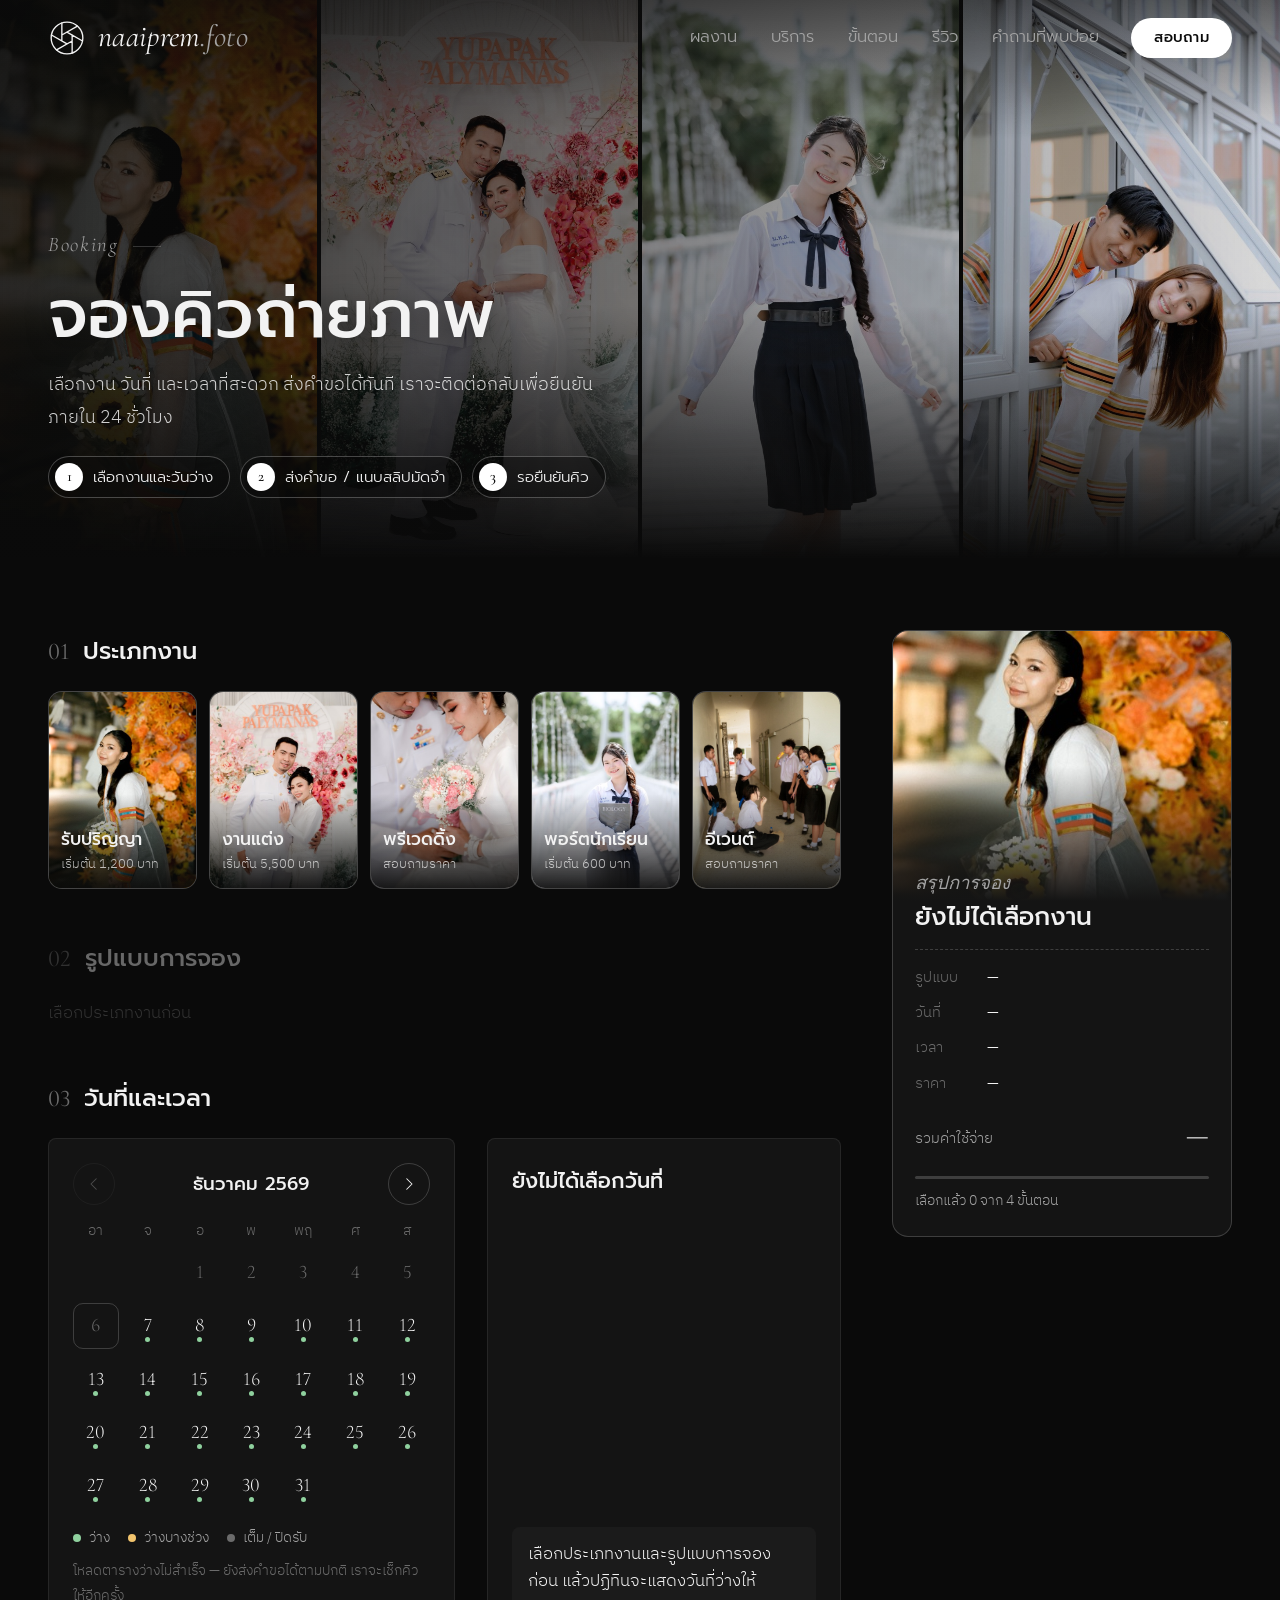
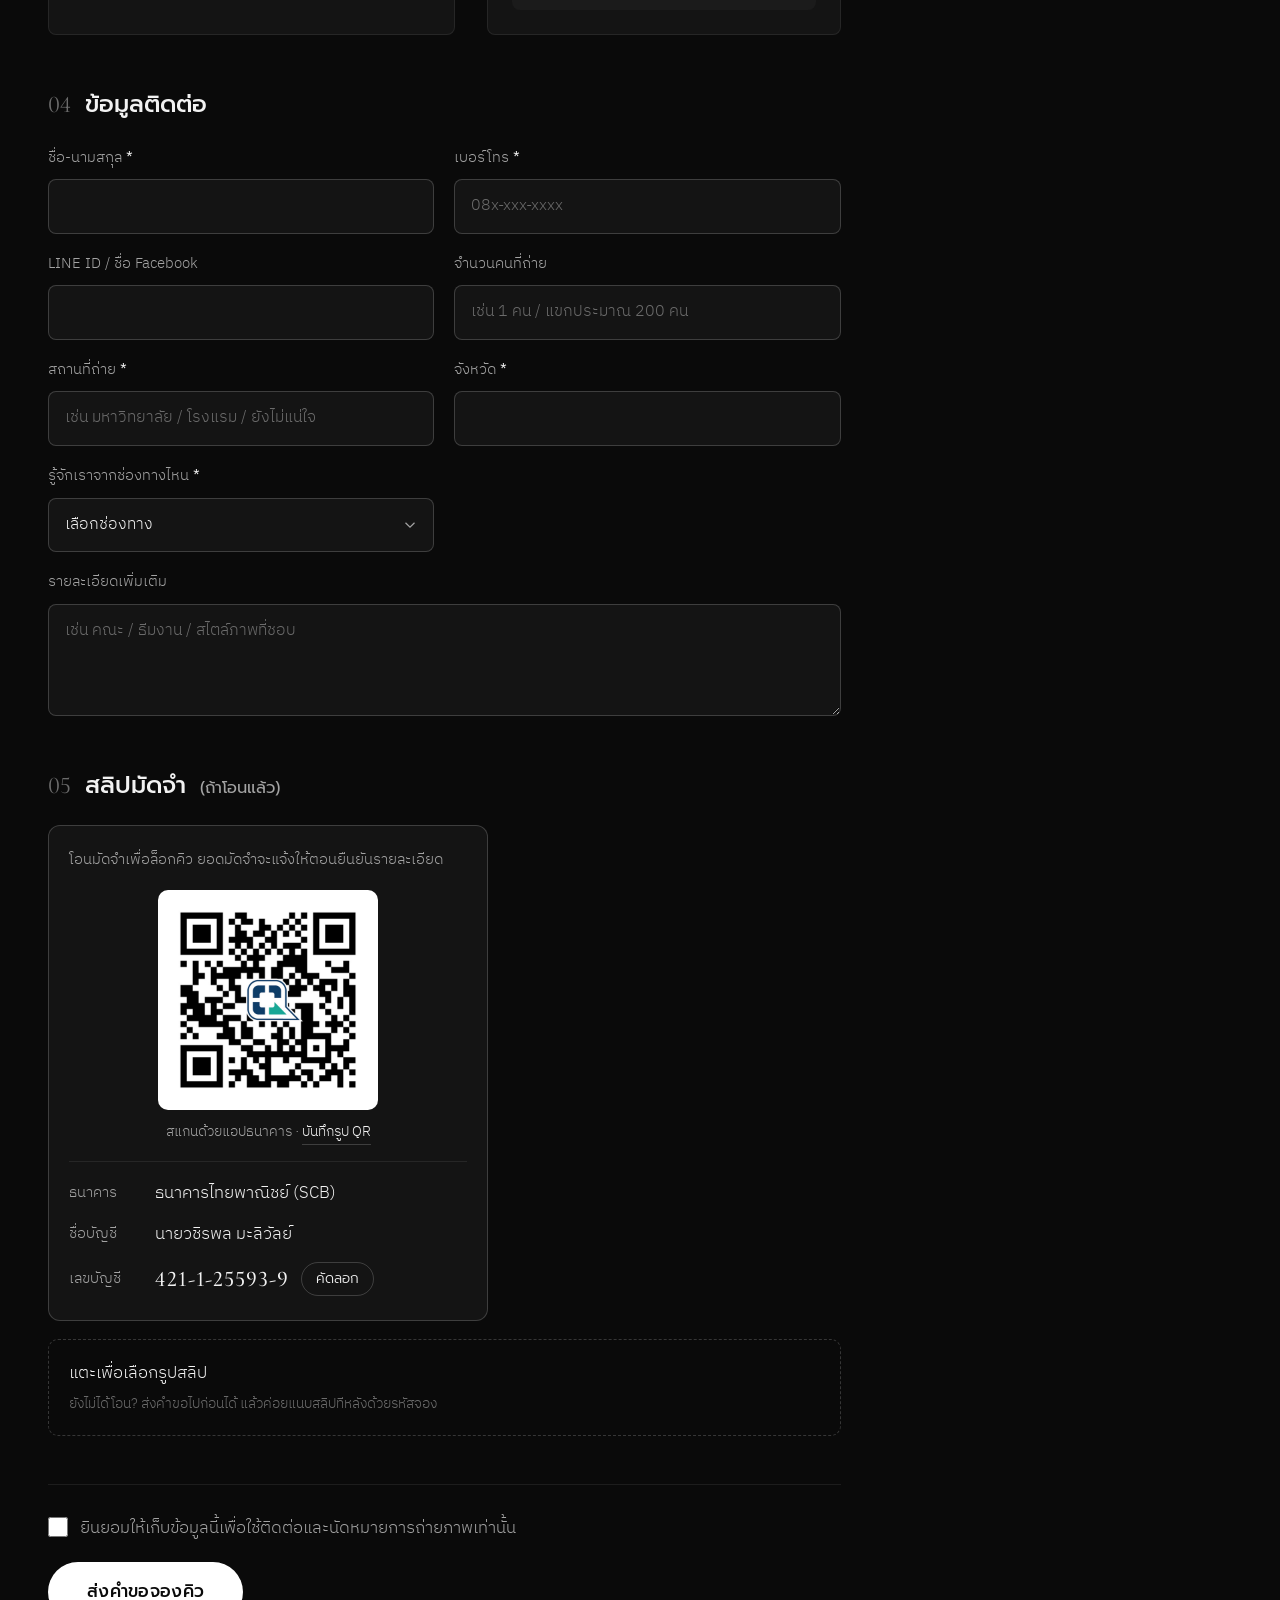
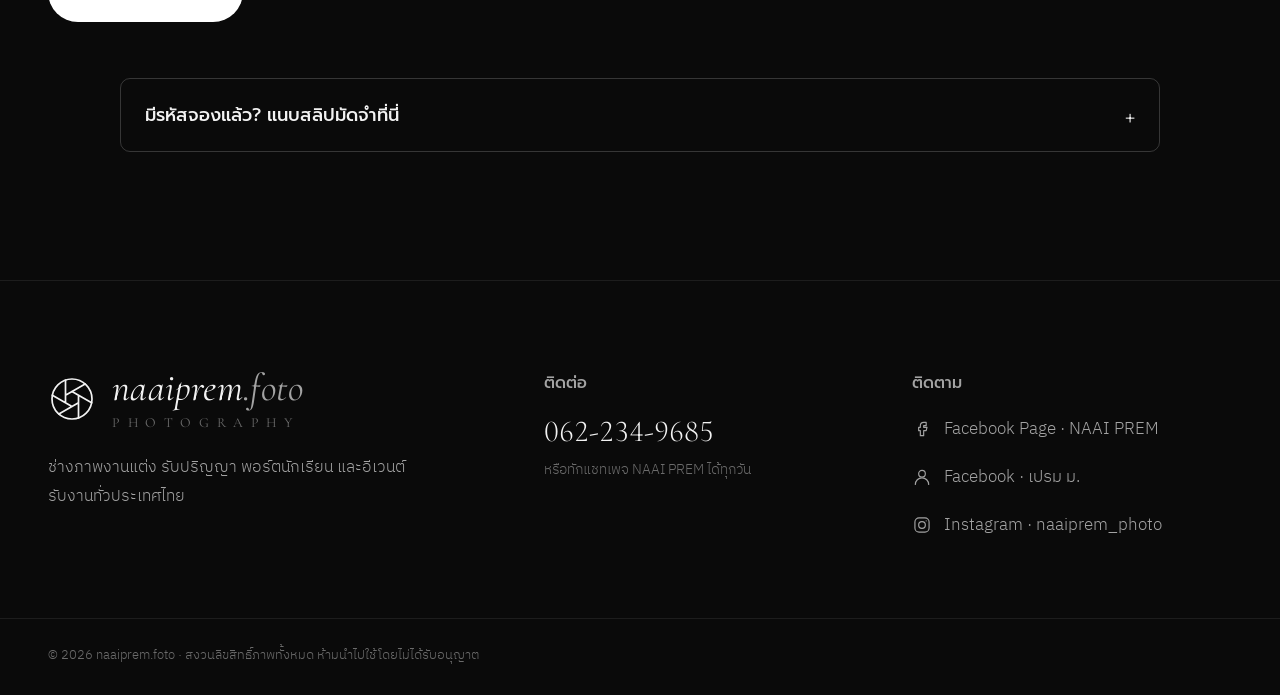
==== commit 79028af8: "New cover slogan, 4-panel booking header, add-on toggle with cost total, roomier mobile menu - Cover" ====
--- a/booking.html
+++ b/booking.html
@@ -43,15 +43,29 @@
 
       <nav class="nav__menu" id="navMenu" aria-label="เมนูหลัก">
         <ul class="nav__links">
+          <li class="nav__item--mobile"><a href="index.html#about" class="nav__link">แนะนำตัว</a></li>
           <li><a href="index.html#portfolio" class="nav__link">ผลงาน</a></li>
           <li><a href="index.html#services" class="nav__link">บริการ</a></li>
           <li><a href="index.html#process" class="nav__link">ขั้นตอน</a></li>
           <li><a href="index.html#reviews" class="nav__link">รีวิว</a></li>
           <li><a href="index.html#faq" class="nav__link">คำถามที่พบบ่อย</a></li>
         </ul>
-        <div class="nav__mobile-contact">
-          <a href="tel:0622349685" data-contact="phone" class="nav__mobile-phone"><span data-contact-text="phoneLabel">062-234-9685</span></a>
-          <p>รับงานทั่วประเทศไทย</p>
+        <div class="nav__mobile-extra">
+          <a href="booking.html" class="btn btn--primary btn--block">จองคิวออนไลน์</a>
+          <p class="nav__mobile-label">เลือกงานแล้วจองได้เลย</p>
+          <ul class="nav__quick">
+            <li><a href="booking.html?type=graduation"><span>รับปริญญา</span><small>เริ่มต้น 1,200</small></a></li>
+            <li><a href="booking.html?type=wedding"><span>งานแต่ง</span><small>เริ่มต้น 5,500</small></a></li>
+            <li><a href="booking.html?type=portfolio"><span>พอร์ตนักเรียน</span><small>เริ่มต้น 600</small></a></li>
+          </ul>
+          <div class="nav__mobile-contact">
+            <a href="tel:0622349685" data-contact="phone" class="nav__mobile-phone"><span data-contact-text="phoneLabel">062-234-9685</span></a>
+            <p>รับงานทั่วประเทศไทย · บรีฟท่าให้ตลอด · ไม่จำกัดรูป</p>
+            <div class="nav__social">
+              <a href="https://www.facebook.com/people/NAAI-PREM/61560883106906/" data-contact="facebookPage" aria-label="เพจ Facebook NAAI PREM"><svg viewBox="0 0 24 24" aria-hidden="true"><path d="M14 8h3V4h-3a4 4 0 0 0-4 4v2H7v4h3v7h4v-7h3l1-4h-4V8z"/></svg>NAAI PREM</a>
+              <a href="https://www.instagram.com/naaiprem_photo/" data-contact="instagram" aria-label="Instagram naaiprem_photo"><svg viewBox="0 0 24 24" aria-hidden="true"><rect x="3.5" y="3.5" width="17" height="17" rx="5"/><circle cx="12" cy="12" r="4"/><circle cx="17.3" cy="6.7" r=".6"/></svg>naaiprem_photo</a>
+            </div>
+          </div>
         </div>
       </nav>
 
@@ -66,8 +80,15 @@
 
   <main>
     <!-- ============================== หัวหน้าจอง ==============================
-         ชื่อหน้าอยู่ซ้าย + แถวภาพเฉียงเลื่อนแนวนอน (สร้างจาก STRIP ใน js/data.js) -->
+         พื้นหลังภาพแนวตั้ง 4 ช่อง (images/booking/ — เปลี่ยนไฟล์ได้เลย ภาพแนวตั้ง 2:3) + ชื่อหน้าชิดซ้าย -->
     <header class="bhead">
+      <div class="bhead__bg" aria-hidden="true">
+        <figure class="bhead__panel" style="--i:0"><img src="images/booking/graduation-07-portrait.jpg" alt="" width="720" height="1080" fetchpriority="high" decoding="async"></figure>
+        <figure class="bhead__panel" style="--i:1"><img src="images/booking/wedding-20-portrait.jpg" alt="" width="720" height="1080" fetchpriority="high" decoding="async"></figure>
+        <figure class="bhead__panel" style="--i:2"><img src="images/booking/portfolio-02-portrait.jpg" alt="" width="720" height="1080" decoding="async"></figure>
+        <figure class="bhead__panel" style="--i:3"><img src="images/booking/graduation-26-portrait.jpg" alt="" width="720" height="1080" decoding="async"></figure>
+      </div>
+      <div class="bhead__shade" aria-hidden="true"></div>
       <div class="container bhead__inner">
         <p class="eyebrow eyebrow--left hero-in" style="--i:0">Booking</p>
         <h1 class="bhead__title hero-in" style="--i:1" id="bheroTitle">จองคิวถ่ายภาพ</h1>
@@ -78,7 +99,6 @@
           <li><span>3</span>รอยืนยันคิว</li>
         </ol>
       </div>
-      <div class="tiltrow" aria-hidden="true"><div class="tiltrow__track" data-tiltrow></div></div>
     </header>
 
     <!-- ============================== ฟอร์มจอง ==============================
@@ -189,6 +209,7 @@
           </fieldset>
 
           <div class="booking__submit">
+            <p class="booking__sum" id="bookingSum" aria-live="polite" hidden></p>
             <label class="check">
               <input type="checkbox" name="consent" required>
               <span>ยินยอมให้เก็บข้อมูลนี้เพื่อใช้ติดต่อและนัดหมายการถ่ายภาพเท่านั้น</span>
@@ -210,7 +231,9 @@
                 <div><dt>วันที่</dt><dd id="ticketDate">—</dd></div>
                 <div><dt>เวลา</dt><dd id="ticketTime">—</dd></div>
                 <div><dt>ราคา</dt><dd id="ticketPrice">—</dd></div>
+                <div hidden><dt>เพิ่มเติม</dt><dd id="ticketExtra"></dd></div>
               </dl>
+              <div class="ticket__total"><span>รวมค่าใช้จ่าย</span><strong id="ticketTotal">—</strong></div>
               <div class="ticket__progress" aria-hidden="true"><span id="ticketBar"></span></div>
               <p class="ticket__hint" id="ticketHint">เลือกแล้ว 0 จาก 4 ขั้นตอน</p>
             </div>
--- a/css/style.css
+++ b/css/style.css
@@ -219,7 +219,7 @@
 }
 .nav__link:hover, .nav__link.is-active { color: var(--text); }
 .nav__link:hover::after, .nav__link.is-active::after { transform: scaleX(1); }
-.nav__mobile-contact { display: none; }
+.nav__mobile-extra, .nav__item--mobile { display: none; }
 .nav__progress {
   position: absolute; left: 0; right: 0; bottom: -1px; height: 2px;
   background: linear-gradient(90deg, rgba(255,255,255,.35), var(--accent));
@@ -244,26 +244,56 @@
   .nav.is-open .nav__toggle span:first-child { transform: rotate(45deg); }
   .nav.is-open .nav__toggle span:last-child { transform: rotate(-45deg); }
 
+  /* เมนูมือถือ: ลิงก์ขนาดพอดี + เลขลำดับ + ทางลัดจองแต่ละงาน + ช่องทางติดต่อ */
   .nav__menu {
     position: fixed; inset: 0; z-index: 1;
-    display: flex; flex-direction: column; justify-content: center; gap: 48px;
-    padding: calc(var(--nav-h) + 24px) var(--gutter) 48px;
+    display: flex; flex-direction: column; gap: 28px;
+    padding: calc(var(--nav-h) + 20px) var(--gutter) calc(32px + env(safe-area-inset-bottom));
+    overflow-y: auto; overscroll-behavior: contain;
     background: var(--bg);
     opacity: 0; visibility: hidden;
     transition: opacity .5s var(--ease), visibility 0s .5s;
   }
   .nav.is-open .nav__menu { opacity: 1; visibility: visible; transition: opacity .5s var(--ease); }
-  .nav__links { flex-direction: column; gap: 8px; }
-  .nav__link { display: inline-block; font-size: clamp(1.6rem, 7vw, 2.2rem); font-weight: 300; color: var(--text); padding: 6px 0; }
-  .nav__link::after { display: none; }
-  .nav__links li { opacity: 0; transform: translateY(16px); transition: opacity .5s var(--ease), transform .5s var(--ease); }
+  .nav__item--mobile { display: block; }
+  .nav__links { flex-direction: column; gap: 0; counter-reset: navitem; border-top: 1px solid var(--line); }
+  .nav__links li { counter-increment: navitem; border-bottom: 1px solid var(--line); opacity: 0; transform: translateY(14px); transition: opacity .5s var(--ease), transform .5s var(--ease); }
+  .nav__link {
+    display: flex; align-items: baseline; gap: 14px; padding: 13px 0;
+    font-size: 1.12rem; font-weight: 400; color: var(--text);
+  }
+  .nav__link::before { content: counter(navitem, decimal-leading-zero); font-family: var(--font-display); font-size: .95rem; color: var(--text-dim); }
+  .nav__link::after {
+    content: '→'; position: static; height: auto; margin-left: auto; background: none; transform: none;
+    color: var(--text-dim); transition: transform .3s var(--ease);
+  }
+  .nav__link:hover::after, .nav__link.is-active::after { transform: translateX(4px); }
   .nav.is-open .nav__links li { opacity: 1; transform: none; }
-  .nav.is-open .nav__links li:nth-child(2) { transition-delay: .05s; }
-  .nav.is-open .nav__links li:nth-child(3) { transition-delay: .1s; }
-  .nav.is-open .nav__links li:nth-child(4) { transition-delay: .15s; }
-  .nav.is-open .nav__links li:nth-child(5) { transition-delay: .2s; }
-  .nav__mobile-contact { display: block; color: var(--text-muted); border-top: 1px solid var(--line); padding-top: 24px; }
-  .nav__mobile-phone { font-family: var(--font-display); font-size: 1.8rem; color: var(--text); }
+  .nav.is-open .nav__links li:nth-child(2) { transition-delay: .04s; }
+  .nav.is-open .nav__links li:nth-child(3) { transition-delay: .08s; }
+  .nav.is-open .nav__links li:nth-child(4) { transition-delay: .12s; }
+  .nav.is-open .nav__links li:nth-child(5) { transition-delay: .16s; }
+  .nav.is-open .nav__links li:nth-child(6) { transition-delay: .2s; }
+
+  .nav__mobile-extra { display: grid; gap: 14px; opacity: 0; transform: translateY(14px); transition: opacity .5s var(--ease) .2s, transform .5s var(--ease) .2s; }
+  .nav.is-open .nav__mobile-extra { opacity: 1; transform: none; }
+  .nav__mobile-label { margin-top: 6px; font-size: .85rem; color: var(--text-dim); }
+  .nav__quick { display: grid; grid-template-columns: repeat(3, 1fr); gap: 8px; }
+  .nav__quick a {
+    display: grid; gap: 2px; padding: 12px 10px; border: 1px solid var(--line-strong); border-radius: 12px;
+    text-align: center; transition: border-color .3s var(--ease), background-color .3s var(--ease);
+  }
+  .nav__quick a:hover { border-color: var(--accent); background: rgba(255,255,255,.04); }
+  .nav__quick span { font-family: var(--font-heading); font-weight: 500; font-size: .92rem; }
+  .nav__quick small { font-size: .75rem; color: var(--text-muted); }
+  .nav__mobile-contact { display: grid; gap: 6px; margin-top: 6px; padding-top: 18px; border-top: 1px solid var(--line); color: var(--text-muted); font-size: .88rem; }
+  .nav__mobile-phone { font-family: var(--font-display); font-size: 1.6rem; color: var(--text); }
+  .nav__social { display: flex; flex-wrap: wrap; gap: 8px; margin-top: 6px; }
+  .nav__social a {
+    display: inline-flex; align-items: center; gap: 8px; min-height: 40px; padding: 0 14px;
+    border: 1px solid var(--line-strong); border-radius: 999px; color: var(--text); font-size: .88rem;
+  }
+  .nav__social svg { width: 18px; height: 18px; }
 }
 /* มือถือจอเล็ก: ย่อโลโก้และปุ่มให้พอดีแถบเมนู */
 @media (max-width: 400px) {
@@ -647,6 +677,50 @@
 .chip em { font-style: normal; font-family: var(--font-heading); font-weight: 500; font-size: .92rem; color: var(--text); transition: color .3s var(--ease); }
 .chip input:checked + span em { color: var(--accent-ink); }
 .booking__note { flex-basis: 100%; margin-top: 4px; font-size: .9rem; color: var(--text-muted); }
+
+/* ตัวเลือกเพิ่ม (เช่น เพิ่มช่างภาพ) — กดเปิด/ปิดได้ */
+.addons { flex-basis: 100%; display: grid; gap: 10px; margin-top: 8px; }
+.addon {
+  position: relative; display: grid; grid-template-columns: auto 1fr auto auto; align-items: center; gap: 14px;
+  padding: 14px 16px; border: 1px dashed var(--line-strong); border-radius: 14px; cursor: pointer;
+  transition: border-color .35s var(--ease), background-color .35s var(--ease);
+}
+.addon input { position: absolute; inset: 0; z-index: 2; width: 100%; height: 100%; margin: 0; opacity: 0; cursor: pointer; }
+.addon__icon { position: relative; display: grid; place-items: center; width: 46px; height: 46px; border-radius: 12px; background: var(--surface); }
+.addon__icon svg { width: 24px; height: 24px; }
+.addon__icon::after {
+  content: '+'; position: absolute; top: -5px; right: -5px; width: 20px; height: 20px; border-radius: 50%;
+  background: var(--accent); color: var(--accent-ink); font: 600 15px/20px var(--font-heading); text-align: center;
+  transition: transform .5s var(--ease), background-color .3s var(--ease);
+}
+.addon__text b { display: block; font-family: var(--font-heading); font-weight: 500; font-size: 1.02rem; }
+.addon__text small { font-size: .85rem; color: var(--text-muted); }
+.addon__price { font-family: var(--font-heading); font-weight: 500; white-space: nowrap; }
+.addon__switch { position: relative; width: 48px; height: 28px; border-radius: 999px; background: var(--line-strong); transition: background-color .3s var(--ease); }
+.addon__switch::after {
+  content: ''; position: absolute; top: 3px; left: 3px; width: 22px; height: 22px; border-radius: 50%;
+  background: #fff; box-shadow: 0 2px 6px rgba(0,0,0,.4); transition: transform .4s var(--ease);
+}
+.addon:hover { border-color: rgba(255,255,255,.45); }
+.addon:has(input:checked) { border-style: solid; border-color: var(--accent); background: rgba(255,255,255,.05); }
+.addon:has(input:checked) .addon__switch { background: var(--ok); }
+.addon:has(input:checked) .addon__switch::after { transform: translateX(20px); }
+.addon:has(input:checked) .addon__icon::after { content: '✓'; background: var(--ok); transform: rotate(360deg); }
+.addon:has(input:focus-visible) { outline: 1px solid var(--accent); outline-offset: 3px; }
+@media (max-width: 479px) {
+  .addon { grid-template-columns: auto 1fr auto; grid-template-areas: "icon text switch" "icon price switch"; row-gap: 2px; }
+  .addon__icon { grid-area: icon; } .addon__text { grid-area: text; } .addon__switch { grid-area: switch; }
+  .addon__price { grid-area: price; font-size: .92rem; }
+}
+
+/* ยอดรวมเหนือปุ่มส่ง (แสดงทุกขนาดจอ) */
+.booking__sum {
+  display: grid; gap: 2px; width: 100%; padding: 16px 20px;
+  border: 1px solid var(--line-strong); border-radius: 12px; background: var(--bg-alt);
+}
+.booking__sum span { font-size: .92rem; color: var(--text-muted); }
+.booking__sum strong { font-family: var(--font-display); font-weight: 500; font-size: clamp(1.9rem, 4vw, 2.4rem); line-height: 1.15; font-variant-numeric: lining-nums; }
+.booking__sum small { font-size: .85rem; color: var(--text-dim); }
 .chip input:hover + span { border-color: rgba(255,255,255,.45); }
 .chip input:checked + span { background: var(--accent); color: var(--accent-ink); border-color: var(--accent); }
 .chip input:checked + span small { color: rgba(10,10,10,.65); }
@@ -812,31 +886,45 @@
 }
 
 /* ===== หน้าจองคิว (booking.html) ===== */
-/* หัวหน้าจอง: ชื่อซ้าย + แถวภาพเฉียงแถวเดียว */
-.bhead { position: relative; overflow: hidden; padding: calc(var(--nav-h) + clamp(28px, 5vw, 56px)) 0 0; }
-.bhead__title { margin: 8px 0 12px; font-family: var(--font-heading); font-weight: 500; font-size: clamp(2.5rem, 6vw, 4.2rem); line-height: 1.2; }
-.bhead__lead { max-width: 600px; font-size: clamp(1.02rem, 1.5vw, 1.15rem); color: var(--text-muted); }
+/* หัวหน้าจอง: พื้นหลังภาพแนวตั้ง 4 ช่อง + ชื่อชิดซ้าย */
+.bhead {
+  position: relative; isolation: isolate; overflow: hidden;
+  display: flex; align-items: flex-end;
+  min-height: clamp(460px, 62vh, 600px);
+  padding: calc(var(--nav-h) + 40px) 0 clamp(36px, 5vw, 60px);
+}
+.bhead__bg { position: absolute; inset: 0; z-index: -2; display: grid; grid-template-columns: repeat(4, 1fr); gap: 4px; }
+.bhead__panel { margin: 0; overflow: hidden; animation: panelIn 1.3s var(--ease) both; animation-delay: calc(var(--i) * 130ms); }
+.bhead__panel img { width: 100%; height: 100%; object-fit: cover; object-position: 50% 25%; transition: transform 1.4s var(--ease); }
+@keyframes panelIn { from { opacity: 0; transform: translateY(40px); } to { opacity: 1; transform: none; } }
+@media (hover: hover) and (pointer: fine) { .bhead__panel:hover img { transform: scale(1.06); } }
+.bhead__shade {
+  position: absolute; inset: 0; z-index: -1; pointer-events: none;
+  background:
+    linear-gradient(90deg, rgba(10,10,10,.88) 0%, rgba(10,10,10,.55) 45%, rgba(10,10,10,.15) 100%),
+    linear-gradient(0deg, var(--bg) 0%, rgba(10,10,10,0) 45%),
+    linear-gradient(180deg, rgba(10,10,10,.6) 0%, rgba(10,10,10,0) 25%);
+}
+.bhead__title { margin: 8px 0 12px; font-family: var(--font-heading); font-weight: 500; font-size: clamp(2.5rem, 6vw, 4.2rem); line-height: 1.2; text-shadow: 0 2px 24px rgba(0,0,0,.5); }
+.bhead__lead { max-width: 560px; font-size: clamp(1.02rem, 1.5vw, 1.15rem); color: rgba(242,242,242,.85); }
 .bhead__steps { display: flex; flex-wrap: wrap; gap: 10px; margin-top: 22px; }
 .bhead__steps li {
   display: inline-flex; align-items: center; gap: 10px; padding: 6px 16px 6px 6px;
-  border: 1px solid var(--line-strong); border-radius: 999px; background: var(--bg-alt);
+  border: 1px solid rgba(255,255,255,.25); border-radius: 999px; background: rgba(10,10,10,.45);
+  -webkit-backdrop-filter: blur(6px); backdrop-filter: blur(6px);
   font-family: var(--font-heading); font-size: .95rem;
 }
 .bhead__steps span {
   display: grid; place-items: center; width: 28px; height: 28px; border-radius: 50%;
   background: var(--accent); color: var(--accent-ink); font-family: var(--font-display); font-weight: 500;
 }
-.tiltrow { margin: clamp(30px, 4vw, 48px) -5% 0; padding: 22px 0 clamp(40px, 5vw, 64px); rotate: -3deg; }
-.tiltrow__track { display: flex; width: max-content; animation: tiltMove var(--dur, 70s) linear infinite; will-change: transform; }
-@keyframes tiltMove { to { transform: translateX(-50%); } }
-.tiltrow__item {
-  flex-shrink: 0; height: clamp(130px, 15vw, 210px); margin: 0 clamp(8px, 1vw, 14px) 0 0; padding: 5px;
-  background: #fff; border-radius: 12px; box-shadow: 0 14px 34px rgba(0,0,0,.45);
-}
-.tiltrow__item:nth-child(odd) { rotate: 2deg; }
-.tiltrow__item:nth-child(3n) { rotate: -2deg; }
-.tiltrow__item img { height: 100%; width: auto; border-radius: 8px; }
-.page-booking .nav .logo { font-size: 1.9rem; } /* ชื่อแบรนด์มุมซ้ายให้เด่นขึ้น */
+.is-replay .bhead__panel { animation: none; }
+@media (max-width: 767px) {
+  .bhead { min-height: 560px; }
+  .bhead__bg { gap: 2px; }
+  .bhead__shade { background: linear-gradient(0deg, var(--bg) 0%, rgba(10,10,10,.75) 45%, rgba(10,10,10,.35) 100%); }
+}
+@media (min-width: 768px) { .page-booking .nav .logo { font-size: 1.9rem; } } /* ชื่อแบรนด์มุมซ้ายให้เด่นขึ้น (จอใหญ่) */
 
 .page-booking .booking { padding: clamp(40px, 6vw, 72px) 0 var(--section-y); }
 .booking__layout { display: grid; grid-template-columns: minmax(0, 1fr) 340px; gap: clamp(32px, 4vw, 56px); align-items: start; }
@@ -895,6 +983,9 @@
 .ticket__rows div { display: grid; grid-template-columns: 62px 1fr; gap: 10px; font-size: .95rem; }
 .ticket__rows dt { color: var(--text-dim); }
 .ticket__rows dd { margin: 0; }
+.ticket__total { display: flex; justify-content: space-between; align-items: baseline; gap: 12px; margin: -4px 0 16px; }
+.ticket__total span { font-size: .92rem; color: var(--text-muted); }
+.ticket__total strong { font-family: var(--font-display); font-weight: 500; font-size: 1.7rem; font-variant-numeric: lining-nums; }
 .ticket__progress { height: 3px; overflow: hidden; border-radius: 3px; background: var(--line-strong); }
 .ticket__progress span { display: block; height: 100%; background: var(--accent); transform: scaleX(0); transform-origin: left; transition: transform .7s var(--ease); }
 .ticket__hint { margin-top: 10px; font-size: .88rem; color: var(--text-muted); }
@@ -1169,7 +1260,7 @@
   .js .gallery__item { opacity: 1; transform: none; }
   .js .reveal .eyebrow::before, .js .reveal .eyebrow::after { transform: none; }
   .strip__track { animation: none; }
-  .cover__track, .tiltrow__track, .cover__mark { animation: none; }
+  .cover__track, .cover__mark, .bhead__panel { animation: none; }
   .strip__row { overflow-x: auto; scrollbar-width: none; }
   .nav__progress { display: none; }
   .hero__scroll i::after { display: none; }
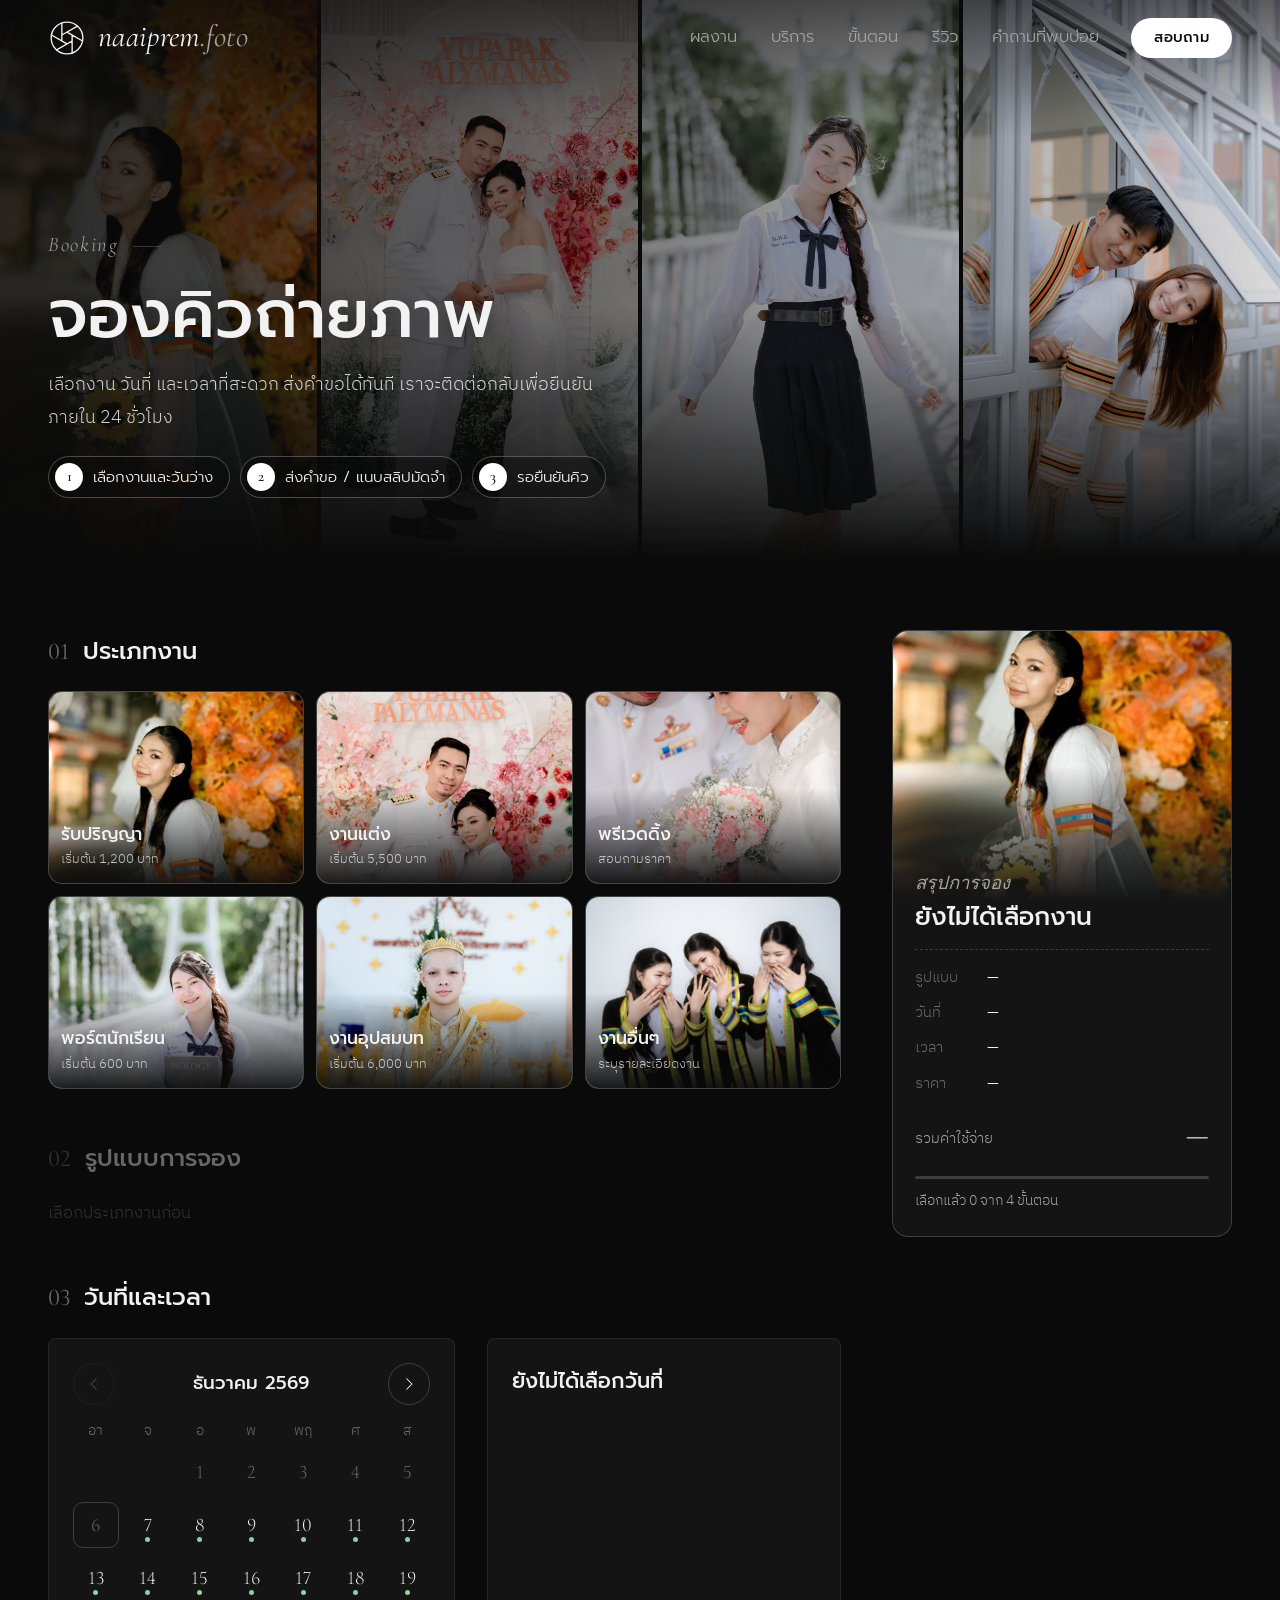
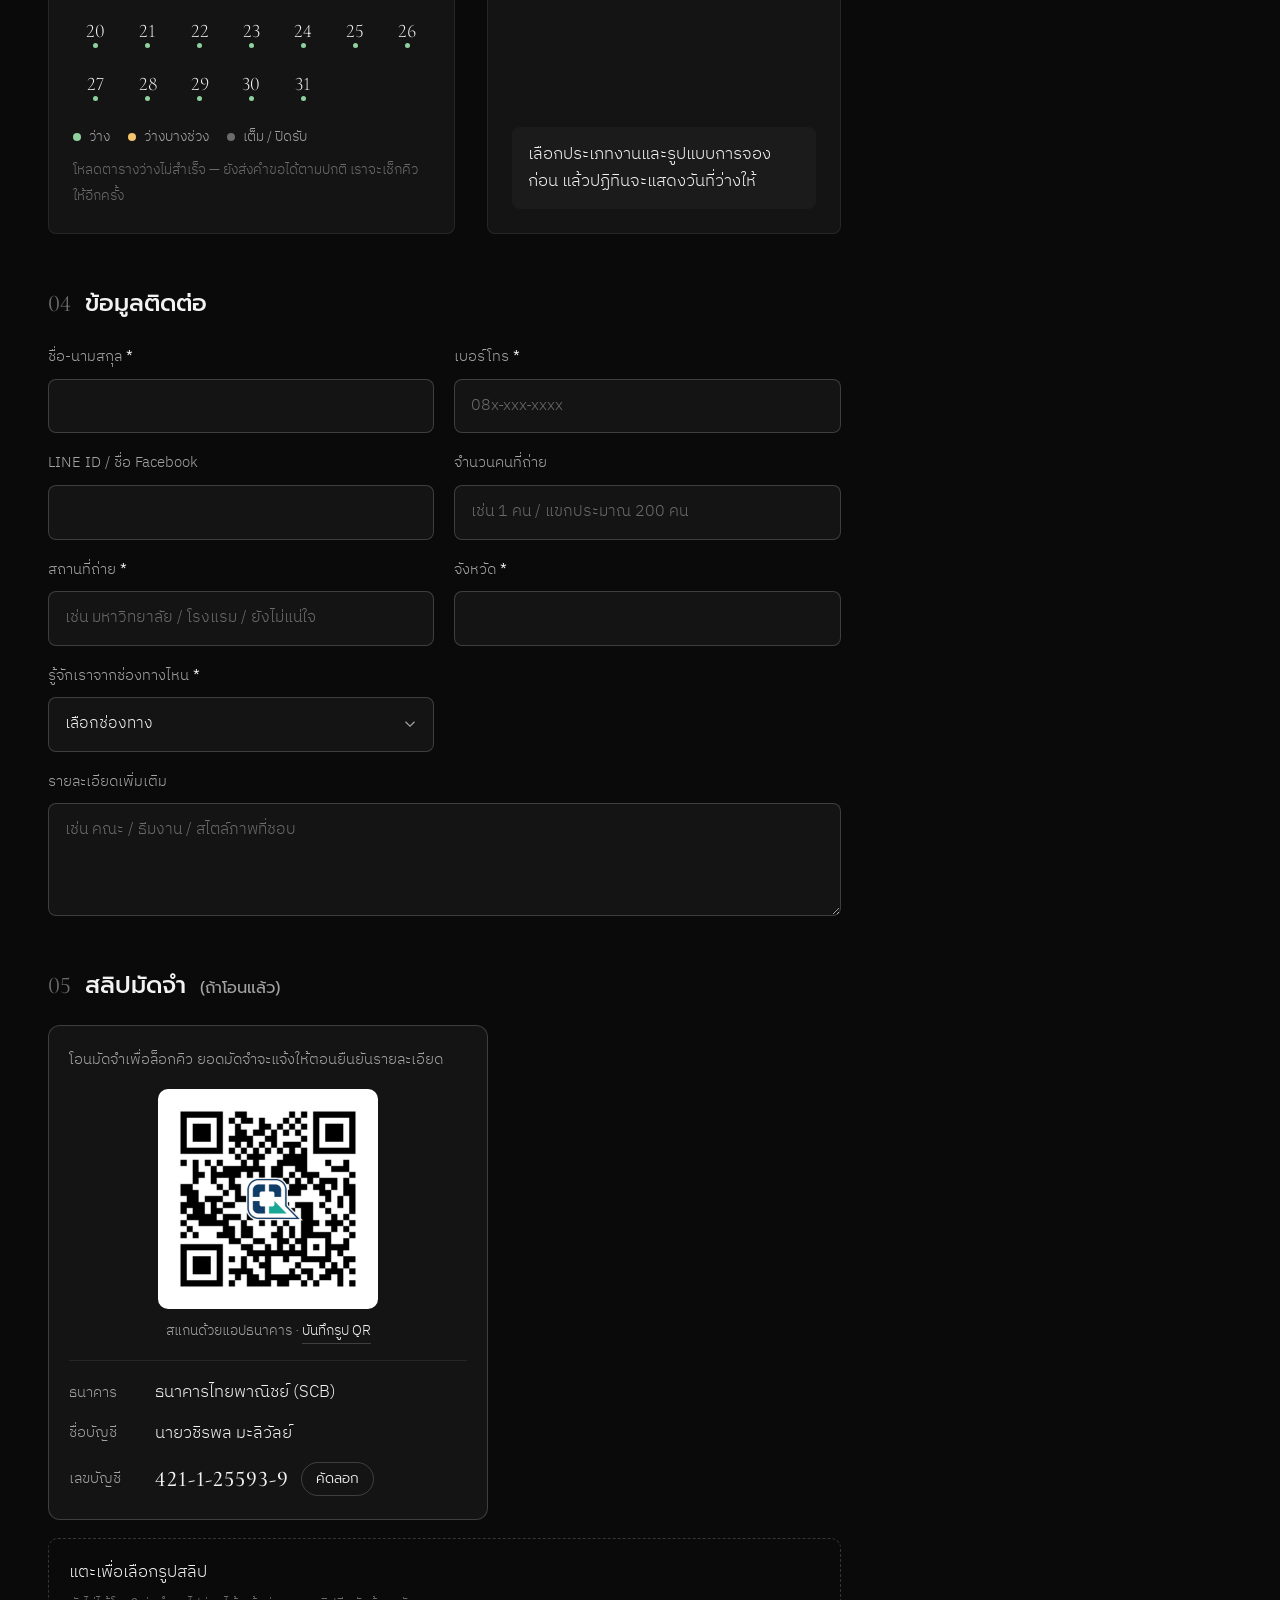
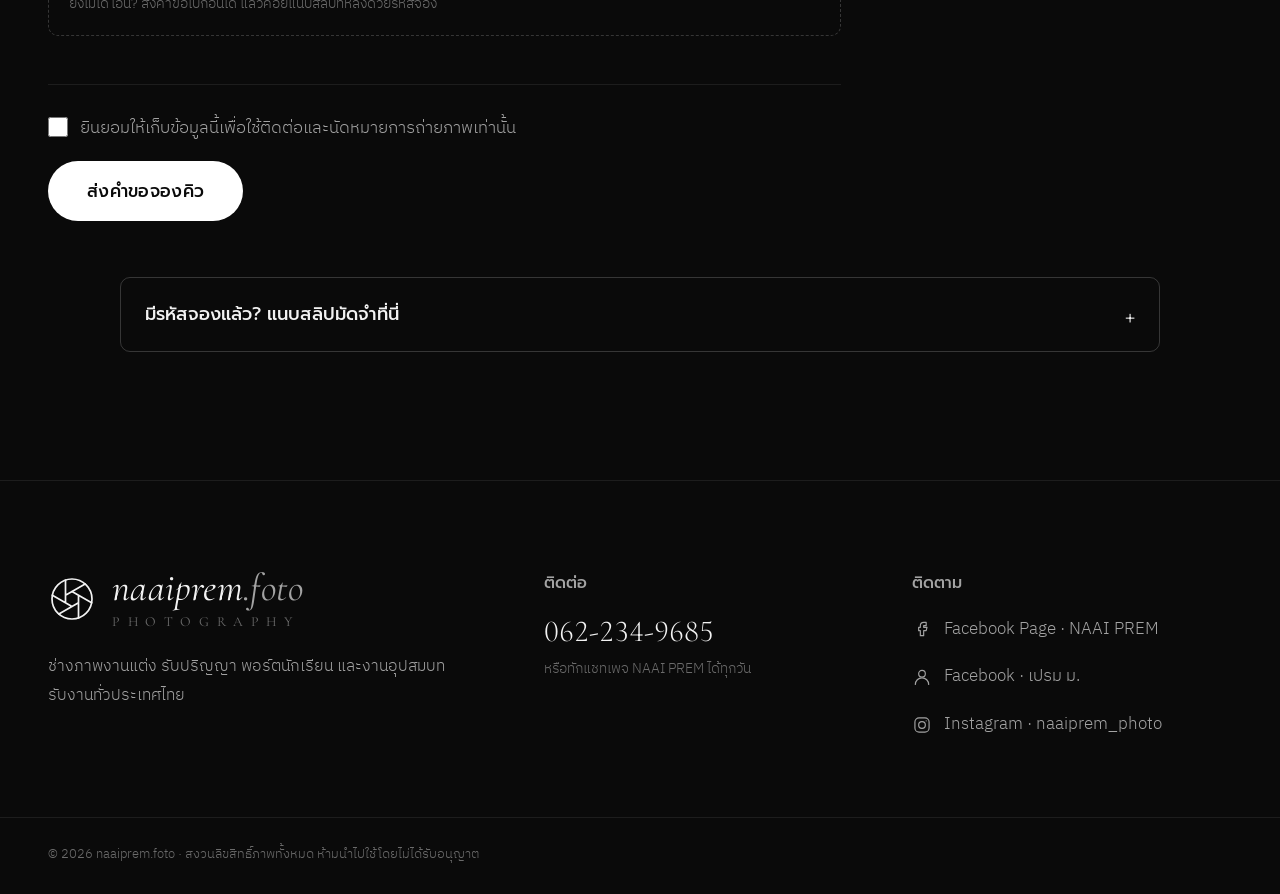
==== commit de8e1f01: "Replace events with ordination, add "other" booking type, non-stop photo strip - New ordination serv" ====
--- a/booking.html
+++ b/booking.html
@@ -4,7 +4,7 @@
   <meta charset="UTF-8">
   <meta name="viewport" content="width=device-width, initial-scale=1">
   <title>จองคิวถ่ายภาพ — naaiprem.foto</title>
-  <meta name="description" content="จองคิวถ่ายภาพออนไลน์กับ naaiprem.foto รับปริญญา งานแต่ง พรีเวดดิ้ง พอร์ตนักเรียน อีเวนต์ เลือกวันว่างจากปฏิทิน ส่งคำขอและแนบสลิปมัดจำได้ทันที">
+  <meta name="description" content="จองคิวถ่ายภาพออนไลน์กับ naaiprem.foto รับปริญญา งานแต่ง พรีเวดดิ้ง พอร์ตนักเรียน งานบวช และงานอื่นๆ เลือกวันว่างจากปฏิทิน ส่งคำขอและแนบสลิปมัดจำได้ทันที">
   <meta name="theme-color" content="#0a0a0a">
 
   <!-- หน้าจองคิว (ฟอร์มสร้างจาก BOOKING ใน js/data.js) -->
@@ -57,6 +57,7 @@
             <li><a href="booking.html?type=graduation"><span>รับปริญญา</span><small>เริ่มต้น 1,200</small></a></li>
             <li><a href="booking.html?type=wedding"><span>งานแต่ง</span><small>เริ่มต้น 5,500</small></a></li>
             <li><a href="booking.html?type=portfolio"><span>พอร์ตนักเรียน</span><small>เริ่มต้น 600</small></a></li>
+            <li><a href="booking.html?type=ordination"><span>งานบวช</span><small>เริ่มต้น 6,000</small></a></li>
           </ul>
           <div class="nav__mobile-contact">
             <a href="tel:0622349685" data-contact="phone" class="nav__mobile-phone"><span data-contact-text="phoneLabel">062-234-9685</span></a>
@@ -188,7 +189,7 @@
                 <select class="field__input" name="source" id="bookingSource" required></select>
               </label>
               <label class="field field--wide">
-                <span class="field__label">รายละเอียดเพิ่มเติม</span>
+                <span class="field__label" id="noteLabel">รายละเอียดเพิ่มเติม</span>
                 <textarea class="field__input" name="note" rows="3" maxlength="1500" placeholder="เช่น คณะ / ธีมงาน / สไตล์ภาพที่ชอบ"></textarea>
               </label>
               <!-- ช่องกันบอท (ซ่อนจากคนจริง) -->
@@ -277,7 +278,7 @@
     <div class="container footer__inner">
       <div class="footer__brand">
         <a href="index.html" class="logo logo--lg" aria-label="naaiprem.foto กลับหน้าหลัก"><svg class="logo__mark" viewBox="0 0 48 48" aria-hidden="true"><circle cx="24" cy="24" r="20"/><path d="M17.50 20.25L37.13 8.92M24.00 16.50L43.63 27.83M30.50 20.25L30.50 42.92M30.50 27.75L10.87 39.08M24.00 31.50L4.37 20.17M17.50 27.75L17.50 5.08"/></svg><span class="logo__text">naaiprem<span>.foto</span><small>Photography</small></span></a>
-        <p>ช่างภาพงานแต่ง รับปริญญา พอร์ตนักเรียน และอีเวนต์<br>รับงานทั่วประเทศไทย</p>
+        <p>ช่างภาพงานแต่ง รับปริญญา พอร์ตนักเรียน และงานอุปสมบท<br>รับงานทั่วประเทศไทย</p>
       </div>
 
       <div class="footer__col">
--- a/css/style.css
+++ b/css/style.css
@@ -278,7 +278,7 @@
   .nav__mobile-extra { display: grid; gap: 14px; opacity: 0; transform: translateY(14px); transition: opacity .5s var(--ease) .2s, transform .5s var(--ease) .2s; }
   .nav.is-open .nav__mobile-extra { opacity: 1; transform: none; }
   .nav__mobile-label { margin-top: 6px; font-size: .85rem; color: var(--text-dim); }
-  .nav__quick { display: grid; grid-template-columns: repeat(3, 1fr); gap: 8px; }
+  .nav__quick { display: grid; grid-template-columns: repeat(2, 1fr); gap: 8px; }
   .nav__quick a {
     display: grid; gap: 2px; padding: 12px 10px; border: 1px solid var(--line-strong); border-radius: 12px;
     text-align: center; transition: border-color .3s var(--ease), background-color .3s var(--ease);
@@ -601,7 +601,6 @@
 }
 .strip__item img { height: 100%; width: auto; transition: transform 1s var(--ease); }
 @media (hover: hover) and (pointer: fine) {
-  .strip__rows:hover .strip__track { animation-play-state: paused; }
   .strip__item:hover img { transform: scale(1.06); }
 }
 
@@ -933,7 +932,11 @@
 .booking__closed h2 { font-family: var(--font-heading); font-weight: 500; font-size: 1.6rem; }
 
 /* การ์ดเลือกประเภทงาน (ภาพ) */
-.tcards { display: grid; grid-template-columns: repeat(5, minmax(0, 1fr)); gap: 12px; }
+.tcards { display: grid; grid-template-columns: repeat(3, minmax(0, 1fr)); gap: 12px; }
+@media (min-width: 768px) {
+  .tcards .tcard__media { aspect-ratio: 4 / 3; } /* 3 × 2 การ์ดบนจอใหญ่ ไม่ให้สูงเกินไป */
+  .tcards .tcard__media img { object-position: 50% 28%; }
+}
 .tcard {
   position: relative; overflow: hidden; border-radius: 14px; cursor: pointer;
   border: 1px solid var(--line-strong); background: var(--surface);
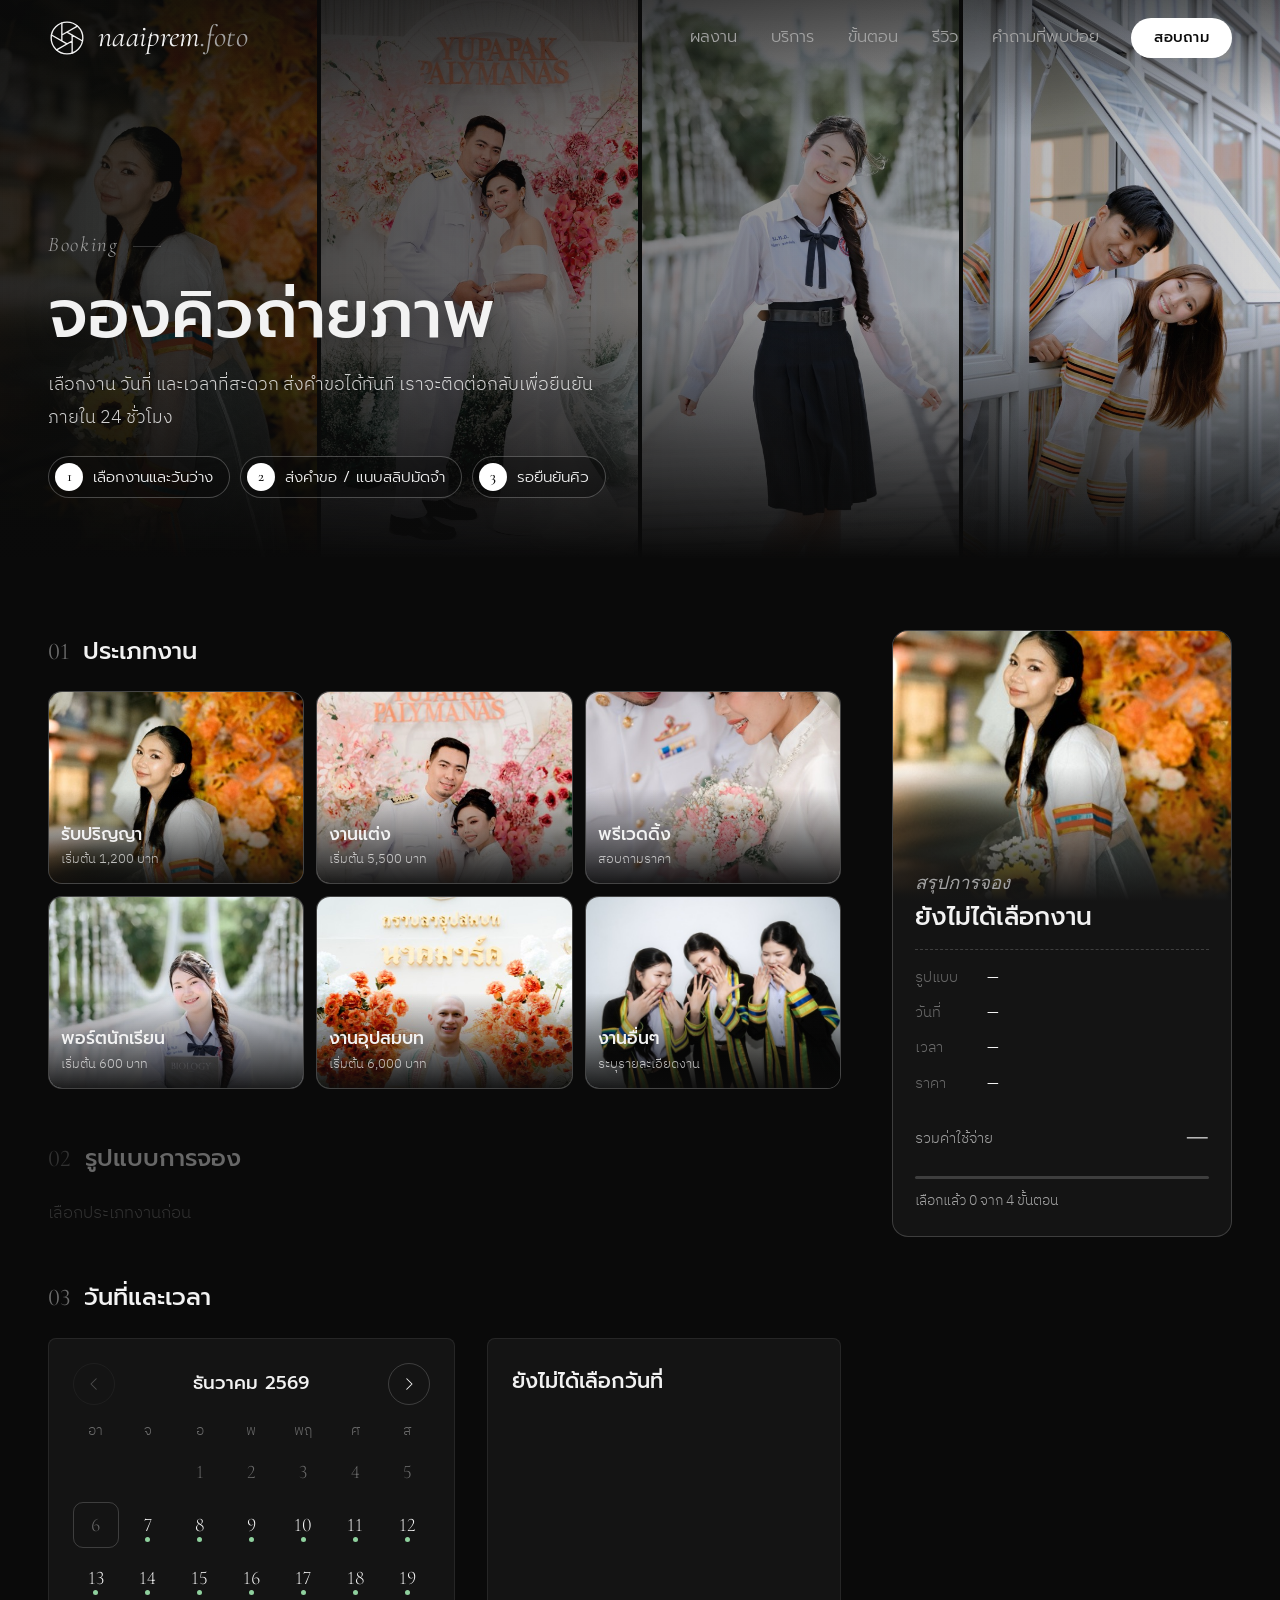
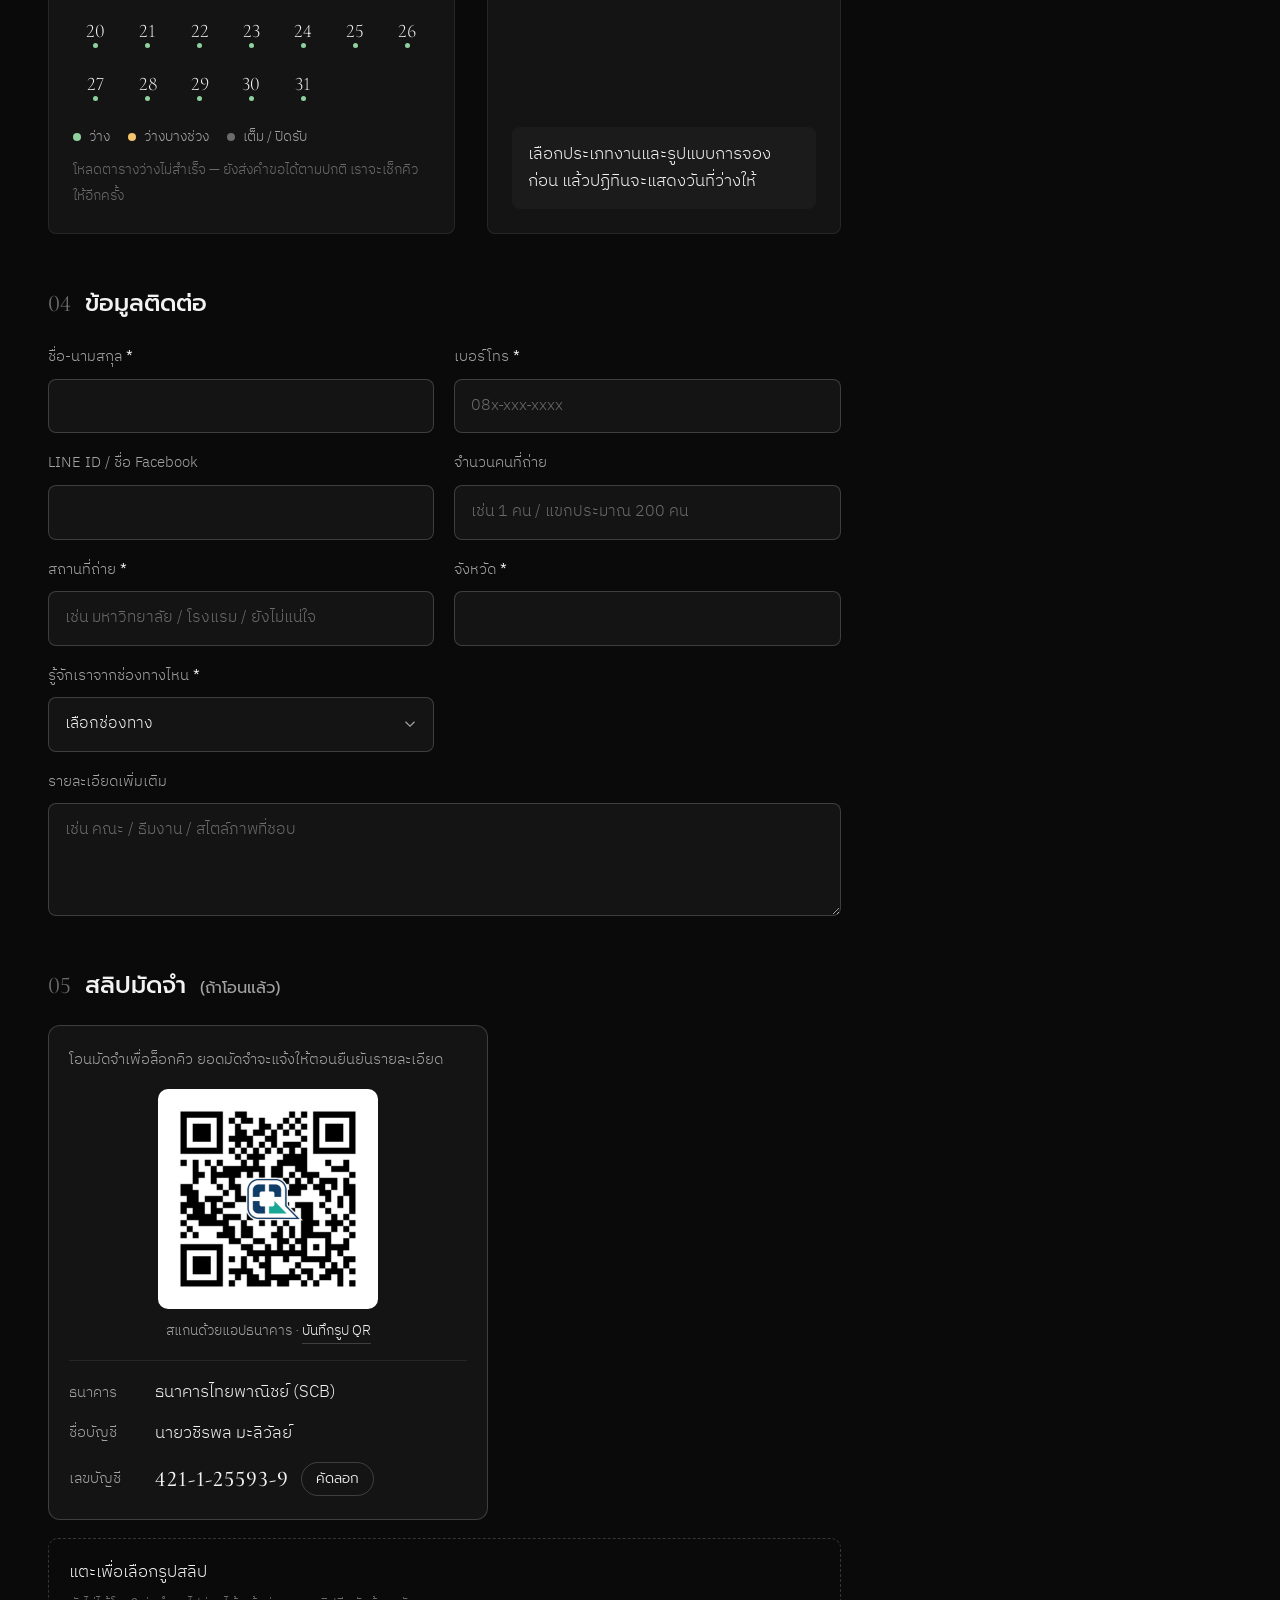
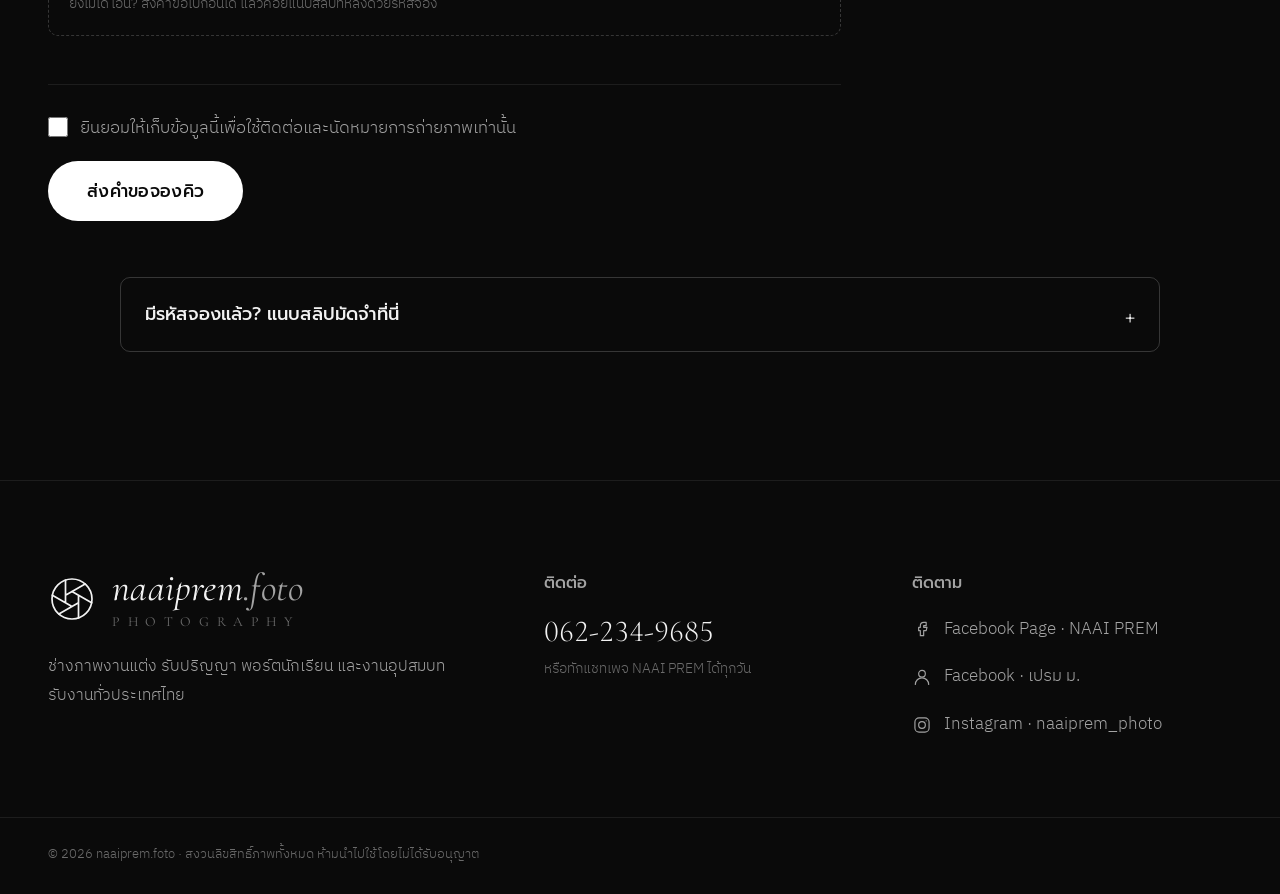
==== commit d8b68245: "SEO: Search Console verification, sitemap, robots, canonical, absolute OG image, JSON-LD Co-Authored" ====
--- a/booking.html
+++ b/booking.html
@@ -6,12 +6,14 @@
   <title>จองคิวถ่ายภาพ — naaiprem.foto</title>
   <meta name="description" content="จองคิวถ่ายภาพออนไลน์กับ naaiprem.foto รับปริญญา งานแต่ง พรีเวดดิ้ง พอร์ตนักเรียน งานบวช และงานอื่นๆ เลือกวันว่างจากปฏิทิน ส่งคำขอและแนบสลิปมัดจำได้ทันที">
   <meta name="theme-color" content="#0a0a0a">
+  <link rel="canonical" href="https://wedside-naaipremfoto.vercel.app/booking.html">
 
   <!-- หน้าจองคิว (ฟอร์มสร้างจาก BOOKING ใน js/data.js) -->
   <meta property="og:type" content="website">
   <meta property="og:title" content="จองคิวถ่ายภาพ — naaiprem.foto">
   <meta property="og:description" content="เลือกวันว่างจากปฏิทิน ส่งคำขอจองและแนบสลิปมัดจำได้ทันที">
-  <meta property="og:image" content="images/hero/hero-01-graduation.jpg">
+  <meta property="og:url" content="https://wedside-naaipremfoto.vercel.app/booking.html">
+  <meta property="og:image" content="https://wedside-naaipremfoto.vercel.app/images/hero/hero-01-graduation.jpg">
   <meta property="og:locale" content="th_TH">
 
   <link rel="icon" href="images/logo/favicon.svg" type="image/svg+xml">
--- a/css/style.css
+++ b/css/style.css
@@ -259,10 +259,14 @@
   .nav__links { flex-direction: column; gap: 0; counter-reset: navitem; border-top: 1px solid var(--line); }
   .nav__links li { counter-increment: navitem; border-bottom: 1px solid var(--line); opacity: 0; transform: translateY(14px); transition: opacity .5s var(--ease), transform .5s var(--ease); }
   .nav__link {
-    display: flex; align-items: baseline; gap: 14px; padding: 13px 0;
-    font-size: 1.12rem; font-weight: 400; color: var(--text);
-  }
-  .nav__link::before { content: counter(navitem, decimal-leading-zero); font-family: var(--font-display); font-size: .95rem; color: var(--text-dim); }
+    display: flex; align-items: center; gap: 16px; padding: 14px 0;
+    font-family: var(--font-heading); font-size: 1.22rem; font-weight: 500; color: var(--text);
+  }
+  .nav__link::before {
+    content: counter(navitem, decimal-leading-zero); min-width: 2.2ch;
+    font-family: var(--font-heading); font-size: 1.1rem; font-weight: 400; line-height: 1;
+    font-variant-numeric: tabular-nums; color: var(--text-muted);
+  }
   .nav__link::after {
     content: '→'; position: static; height: auto; margin-left: auto; background: none; transform: none;
     color: var(--text-dim); transition: transform .3s var(--ease);
@@ -284,10 +288,10 @@
     text-align: center; transition: border-color .3s var(--ease), background-color .3s var(--ease);
   }
   .nav__quick a:hover { border-color: var(--accent); background: rgba(255,255,255,.04); }
-  .nav__quick span { font-family: var(--font-heading); font-weight: 500; font-size: .92rem; }
-  .nav__quick small { font-size: .75rem; color: var(--text-muted); }
+  .nav__quick span { font-family: var(--font-heading); font-weight: 500; font-size: 1rem; }
+  .nav__quick small { font-size: .85rem; color: var(--text-muted); }
   .nav__mobile-contact { display: grid; gap: 6px; margin-top: 6px; padding-top: 18px; border-top: 1px solid var(--line); color: var(--text-muted); font-size: .88rem; }
-  .nav__mobile-phone { font-family: var(--font-display); font-size: 1.6rem; color: var(--text); }
+  .nav__mobile-phone { font-family: var(--font-heading); font-weight: 500; font-size: 1.4rem; letter-spacing: .02em; color: var(--text); }
   .nav__social { display: flex; flex-wrap: wrap; gap: 8px; margin-top: 6px; }
   .nav__social a {
     display: inline-flex; align-items: center; gap: 8px; min-height: 40px; padding: 0 14px;
@@ -380,22 +384,31 @@
 .hero-in { animation: heroIn 1.2s var(--ease) both; animation-delay: calc(var(--i, 0) * 120ms + 250ms); }
 @keyframes heroIn { from { opacity: 0; transform: translateY(28px); } to { opacity: 1; transform: none; } }
 
+/* ปุ่มบอกให้เลื่อนลงไปดูแนะนำตัว (ลูกศรเด้งเบาๆ) */
 .hero__scroll {
-  position: absolute; left: 50%; bottom: 24px; transform: translateX(-50%);
+  position: absolute; left: 0; right: 0; bottom: calc(26px + env(safe-area-inset-bottom));
+  width: max-content; margin-inline: auto; /* จัดกลางด้วย margin เพราะ animation heroIn ใช้ transform */
   display: flex; flex-direction: column; align-items: center; gap: 10px;
-  font-size: .8rem; letter-spacing: .04em; color: rgba(242,242,242,.6);
-}
-.hero__scroll i { position: relative; width: 1px; height: 40px; background: rgba(255,255,255,.2); overflow: hidden; }
-.hero__scroll i::after {
-  content: ''; position: absolute; left: 0; top: 0; width: 1px; height: 40%;
-  background: var(--accent); animation: scrollLine 2.2s var(--ease) infinite;
-}
-@keyframes scrollLine { from { transform: translateY(-100%); } to { transform: translateY(260%); } }
+  font-family: var(--font-heading); font-size: .9rem; letter-spacing: .02em; white-space: nowrap;
+  color: rgba(242,242,242,.88); text-shadow: 0 2px 12px rgba(0,0,0,.7);
+  animation: heroIn 1.2s var(--ease) both 1.1s;
+}
+.hero__scroll i {
+  display: grid; place-items: center; width: 44px; height: 44px; border-radius: 50%;
+  border: 1px solid rgba(255,255,255,.55); background: rgba(10,10,10,.35);
+  -webkit-backdrop-filter: blur(6px); backdrop-filter: blur(6px);
+  transition: background-color .3s var(--ease), border-color .3s var(--ease);
+}
+.hero__scroll svg { width: 20px; height: 20px; fill: none; stroke: #fff; stroke-width: 2; stroke-linecap: round; stroke-linejoin: round; animation: scrollNudge 1.8s var(--ease) infinite; }
+.hero__scroll:hover i { background: rgba(255,255,255,.14); border-color: #fff; }
+@keyframes scrollNudge { 0%, 100% { transform: translateY(-3px); opacity: .55; } 50% { transform: translateY(4px); opacity: 1; } }
+.is-replay .hero__scroll { animation: none; }
 
 @media (max-width: 767px) {
   .cover__tilt { width: 260%; height: 170%; }
-  .hero__scroll { display: none; }
-  .cover__actions .btn { flex: 1 1 140px; }
+  .cover__content { padding-bottom: 96px; } /* เว้นที่ให้ปุ่มเลื่อนลงด้านล่าง */
+  .cover__badge { width: min(230px, 62vw); }
+  .cover__actions .btn { min-width: 180px; }
 }
 
 /* ===== แนะนำตัว ===== */
@@ -545,9 +558,11 @@
 
 /* ===== Stats ===== */
 .stats { background: var(--bg-alt); padding: clamp(48px, 7vw, 80px) 0; }
-.stats__list { display: grid; grid-template-columns: repeat(3, 1fr); }
+.stats__list { display: grid; grid-auto-columns: 1fr; grid-auto-flow: column; max-width: 860px; }
 .stat { text-align: center; padding: 8px 16px; }
 .stat + .stat { border-left: 1px solid var(--line); }
+.stat__value { display: flex; align-items: baseline; justify-content: center; gap: .25em; }
+.stat__unit { font-family: var(--font-heading); font-weight: 500; font-size: clamp(1.3rem, 2.6vw, 1.9rem); }
 .stat__num {
   display: block; font-family: var(--font-display); font-weight: 300;
   font-size: clamp(2.6rem, 6vw, 4.4rem); line-height: 1.1;
@@ -555,8 +570,8 @@
 }
 .stat__label { color: var(--text-muted); font-size: 1.05rem; }
 @media (max-width: 599px) {
-  .stats__list { grid-template-columns: 1fr; gap: 28px; }
-  .stat + .stat { border-left: 0; border-top: 1px solid var(--line); padding-top: 28px; }
+  .stat { padding: 4px 10px; }
+  .stat__label { font-size: .95rem; }
 }
 
 /* ===== Pain points ===== */
@@ -1263,7 +1278,7 @@
   .js .gallery__item { opacity: 1; transform: none; }
   .js .reveal .eyebrow::before, .js .reveal .eyebrow::after { transform: none; }
   .strip__track { animation: none; }
-  .cover__track, .cover__mark, .bhead__panel { animation: none; }
+  .cover__track, .cover__mark, .bhead__panel, .hero__scroll svg { animation: none; }
   .strip__row { overflow-x: auto; scrollbar-width: none; }
   .nav__progress { display: none; }
   .hero__scroll i::after { display: none; }
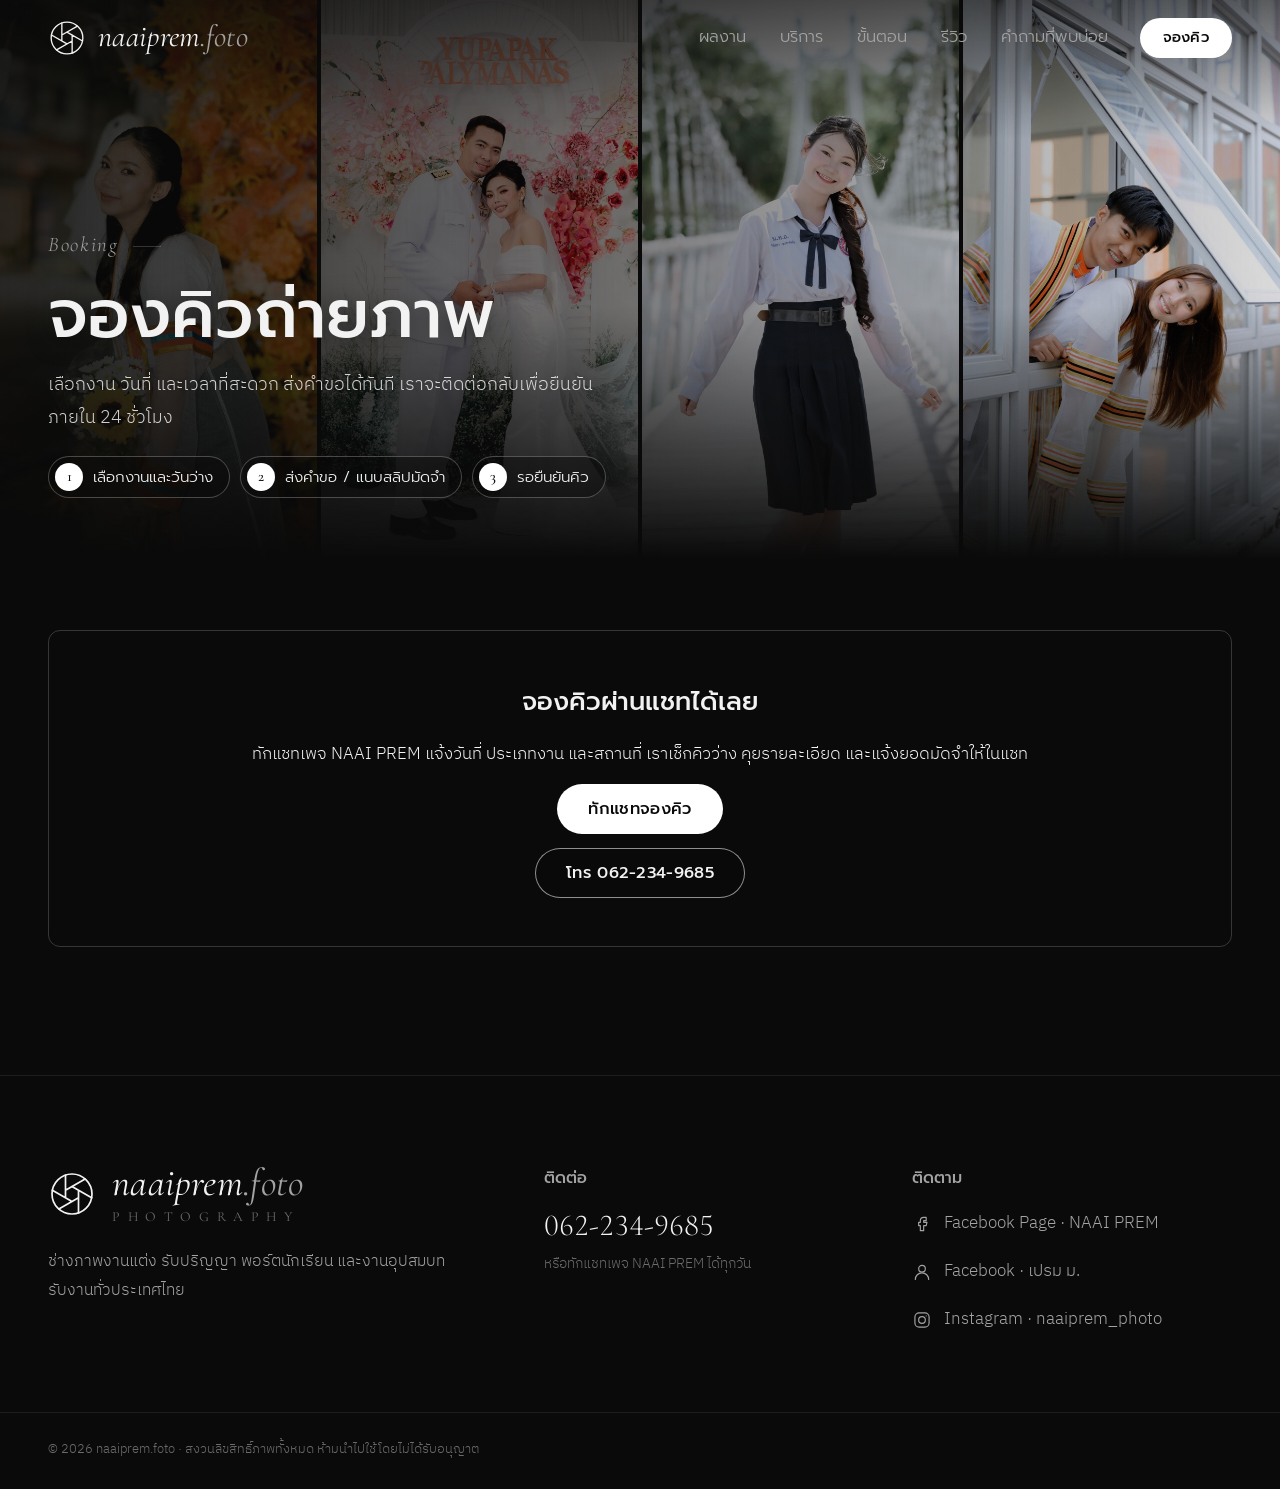
==== commit 8c73ab26: "Take bookings via Messenger chat only: all booking buttons open m.me, online booking form off Co-Aut" ====
--- a/booking.html
+++ b/booking.html
@@ -6,6 +6,7 @@
   <title>จองคิวถ่ายภาพ — naaiprem.foto</title>
   <meta name="description" content="จองคิวถ่ายภาพออนไลน์กับ naaiprem.foto รับปริญญา งานแต่ง พรีเวดดิ้ง พอร์ตนักเรียน งานบวช และงานอื่นๆ เลือกวันว่างจากปฏิทิน ส่งคำขอและแนบสลิปมัดจำได้ทันที">
   <meta name="theme-color" content="#0a0a0a">
+  <meta name="robots" content="noindex, follow">
   <link rel="canonical" href="https://wedside-naaipremfoto.vercel.app/booking.html">
 
   <!-- หน้าจองคิว (ฟอร์มสร้างจาก BOOKING ใน js/data.js) -->
@@ -13,7 +14,13 @@
   <meta property="og:title" content="จองคิวถ่ายภาพ — naaiprem.foto">
   <meta property="og:description" content="เลือกวันว่างจากปฏิทิน ส่งคำขอจองและแนบสลิปมัดจำได้ทันที">
   <meta property="og:url" content="https://wedside-naaipremfoto.vercel.app/booking.html">
-  <meta property="og:image" content="https://wedside-naaipremfoto.vercel.app/images/hero/hero-01-graduation.jpg">
+  <meta property="og:image" content="https://wedside-naaipremfoto.vercel.app/images/og/og-share.jpg">
+  <meta property="og:image:type" content="image/jpeg">
+  <meta property="og:image:width" content="1200">
+  <meta property="og:image:height" content="630">
+  <meta property="og:image:alt" content="ภาพผลงานบัณฑิตและนักเรียน 3 ภาพ พร้อมโลโก้ naaiprem.foto">
+  <meta name="twitter:card" content="summary_large_image">
+  <meta name="twitter:image" content="https://wedside-naaipremfoto.vercel.app/images/og/og-share.jpg">
   <meta property="og:locale" content="th_TH">
 
   <link rel="icon" href="images/logo/favicon.svg" type="image/svg+xml">
@@ -53,13 +60,13 @@
           <li><a href="index.html#faq" class="nav__link">คำถามที่พบบ่อย</a></li>
         </ul>
         <div class="nav__mobile-extra">
-          <a href="booking.html" class="btn btn--primary btn--block">จองคิวออนไลน์</a>
-          <p class="nav__mobile-label">เลือกงานแล้วจองได้เลย</p>
+          <a href="https://m.me/61560883106906" data-contact="messenger" class="btn btn--primary btn--block">ทักแชทจองคิว</a>
+          <p class="nav__mobile-label">เลือกงานแล้วทักแชทได้เลย</p>
           <ul class="nav__quick">
-            <li><a href="booking.html?type=graduation"><span>รับปริญญา</span><small>เริ่มต้น 1,200</small></a></li>
-            <li><a href="booking.html?type=wedding"><span>งานแต่ง</span><small>เริ่มต้น 5,500</small></a></li>
-            <li><a href="booking.html?type=portfolio"><span>พอร์ตนักเรียน</span><small>เริ่มต้น 600</small></a></li>
-            <li><a href="booking.html?type=ordination"><span>งานบวช</span><small>เริ่มต้น 6,000</small></a></li>
+            <li><a href="https://m.me/61560883106906" data-contact="messenger"><span>รับปริญญา</span><small>เริ่มต้น 1,200</small></a></li>
+            <li><a href="https://m.me/61560883106906" data-contact="messenger"><span>งานแต่ง</span><small>เริ่มต้น 5,500</small></a></li>
+            <li><a href="https://m.me/61560883106906" data-contact="messenger"><span>พอร์ตนักเรียน</span><small>เริ่มต้น 600</small></a></li>
+            <li><a href="https://m.me/61560883106906" data-contact="messenger"><span>งานบวช</span><small>เริ่มต้น 6,000</small></a></li>
           </ul>
           <div class="nav__mobile-contact">
             <a href="tel:0622349685" data-contact="phone" class="nav__mobile-phone"><span data-contact-text="phoneLabel">062-234-9685</span></a>
@@ -72,7 +79,7 @@
         </div>
       </nav>
 
-      <a href="https://www.facebook.com/people/NAAI-PREM/61560883106906/" data-contact="messenger" class="btn btn--primary btn--sm nav__cta">สอบถาม</a>
+      <a href="https://www.facebook.com/people/NAAI-PREM/61560883106906/" data-contact="messenger" class="btn btn--primary btn--sm nav__cta">จองคิว</a>
 
       <button class="nav__toggle" id="navToggle" aria-label="เปิดเมนู" aria-expanded="false" aria-controls="navMenu">
         <span></span><span></span>
--- a/css/style.css
+++ b/css/style.css
@@ -343,12 +343,12 @@
     linear-gradient(0deg, rgba(10,10,10,.92) 0%, rgba(10,10,10,0) 42%),
     linear-gradient(180deg, rgba(10,10,10,.55) 0%, rgba(10,10,10,0) 20%);
 }
-.cover__content { display: flex; flex-direction: column; align-items: center; text-align: center; padding-top: calc(var(--nav-h) * .6); }
+.cover__content { display: flex; flex-direction: column; align-items: center; text-align: center; padding-top: calc(var(--nav-h) * .6); padding-bottom: 104px; } /* เว้นที่ให้ปุ่มเลื่อนลงด้านล่าง ไม่ให้ทับปุ่มดูผลงาน */
 
 /* โลโก้ในวงกลม */
 .cover__badge {
   position: relative; display: flex; flex-direction: column; align-items: center; justify-content: center;
-  width: clamp(230px, 27vw, 360px); aspect-ratio: 1; border-radius: 50%;
+  width: clamp(200px, min(27vw, 42vh), 360px); aspect-ratio: 1; /* จอเตี้ย (โน้ตบุ๊ก) ย่อวงกลมตามความสูงด้วย */ border-radius: 50%;
   background: #fff; color: #0a0a0a;
   box-shadow: 0 0 0 10px rgba(255,255,255,.2), 0 0 0 11px rgba(255,255,255,.35), 0 30px 90px rgba(0,0,0,.55);
   animation: badgeIn 1.3s var(--ease) both .15s;
@@ -403,10 +403,10 @@
 .hero__scroll:hover i { background: rgba(255,255,255,.14); border-color: #fff; }
 @keyframes scrollNudge { 0%, 100% { transform: translateY(-3px); opacity: .55; } 50% { transform: translateY(4px); opacity: 1; } }
 .is-replay .hero__scroll { animation: none; }
+@media (max-height: 640px) { .hero__scroll span { display: none; } .cover__content { padding-bottom: 70px; } }
 
 @media (max-width: 767px) {
   .cover__tilt { width: 260%; height: 170%; }
-  .cover__content { padding-bottom: 96px; } /* เว้นที่ให้ปุ่มเลื่อนลงด้านล่าง */
   .cover__badge { width: min(230px, 62vw); }
   .cover__actions .btn { min-width: 180px; }
 }
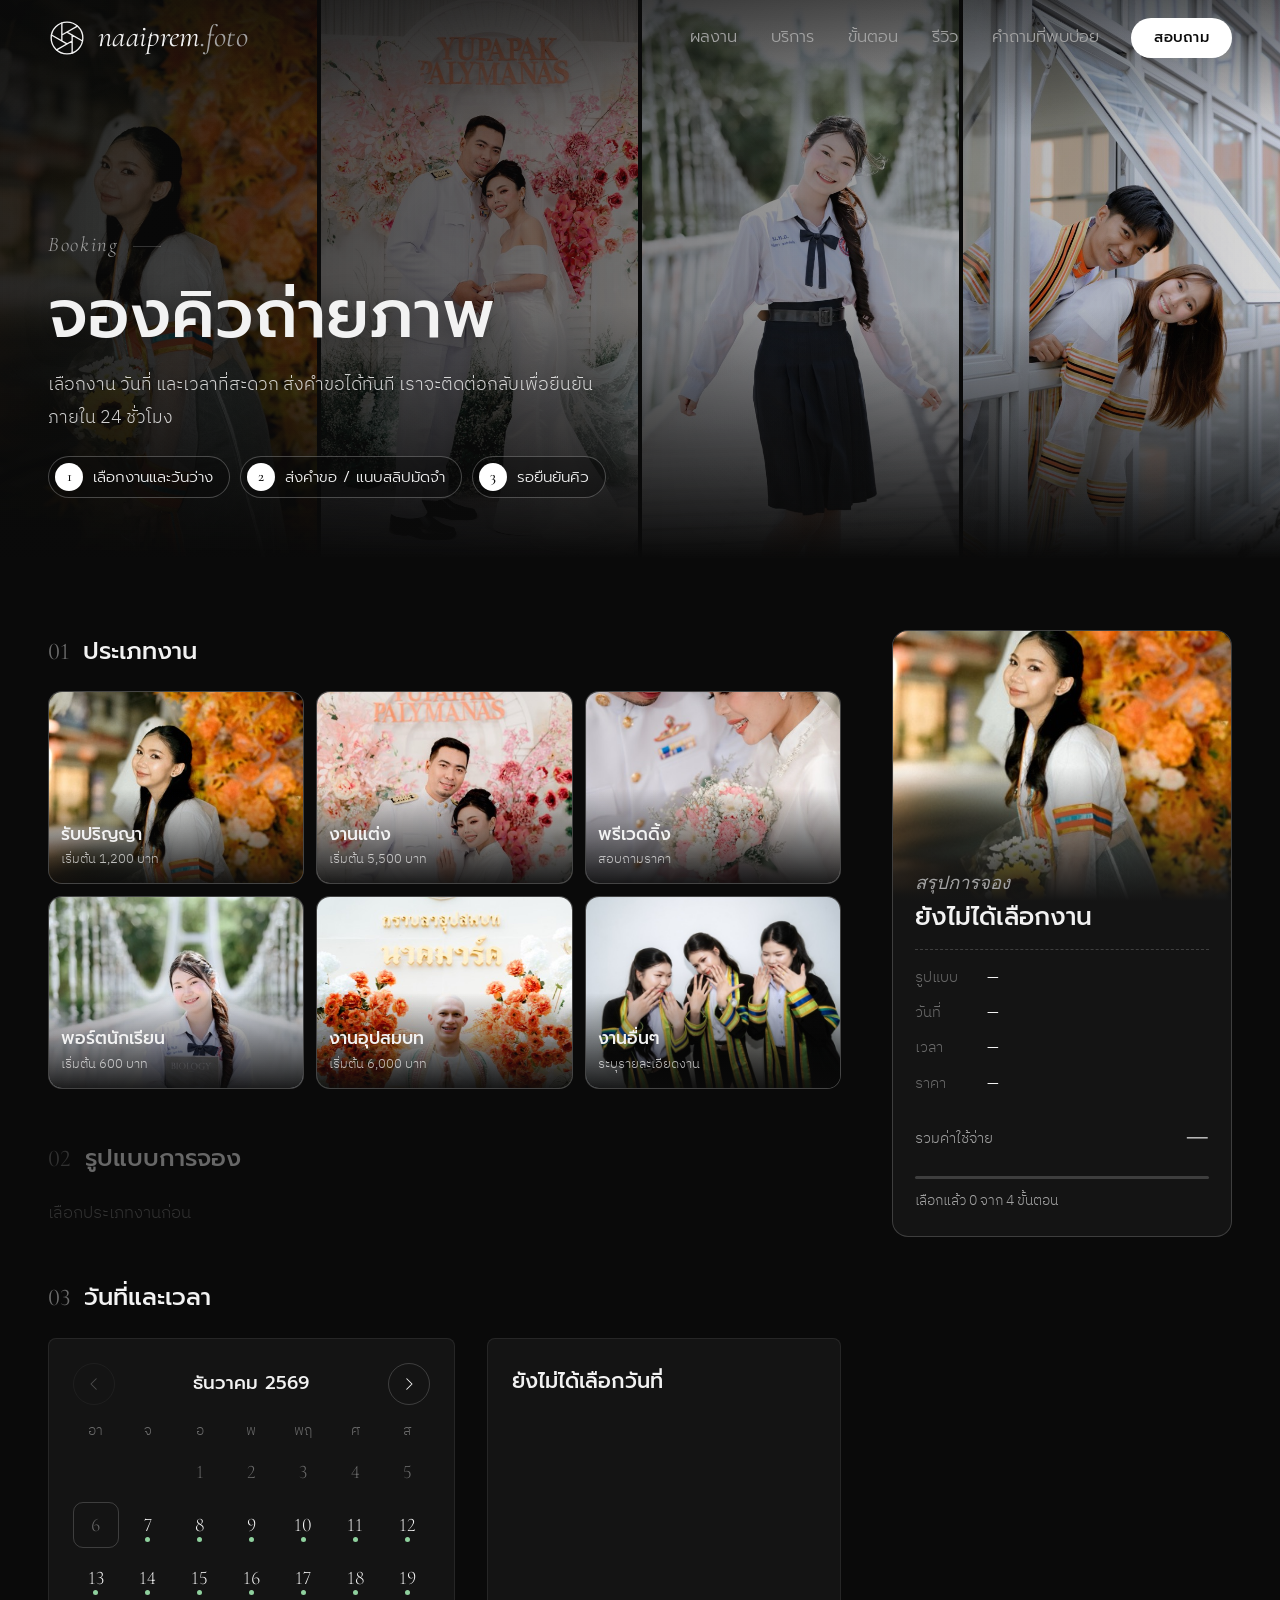
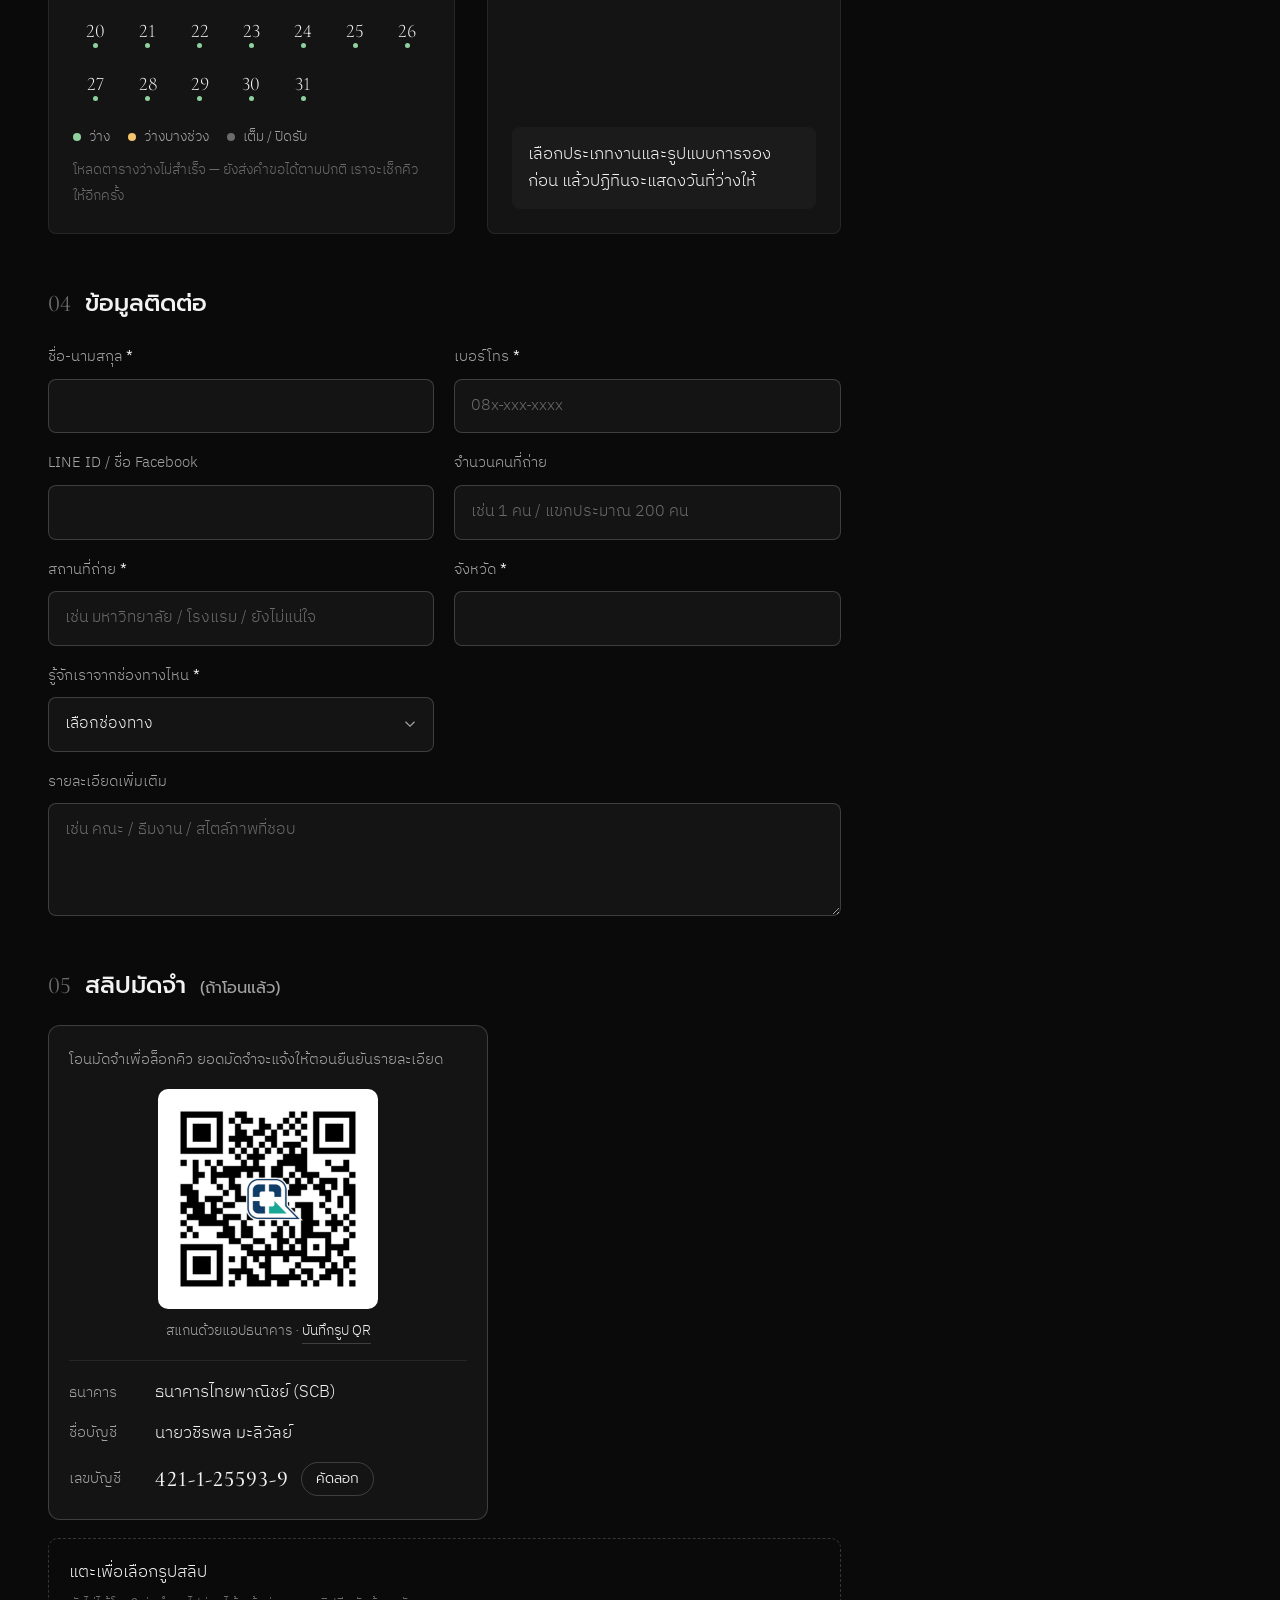
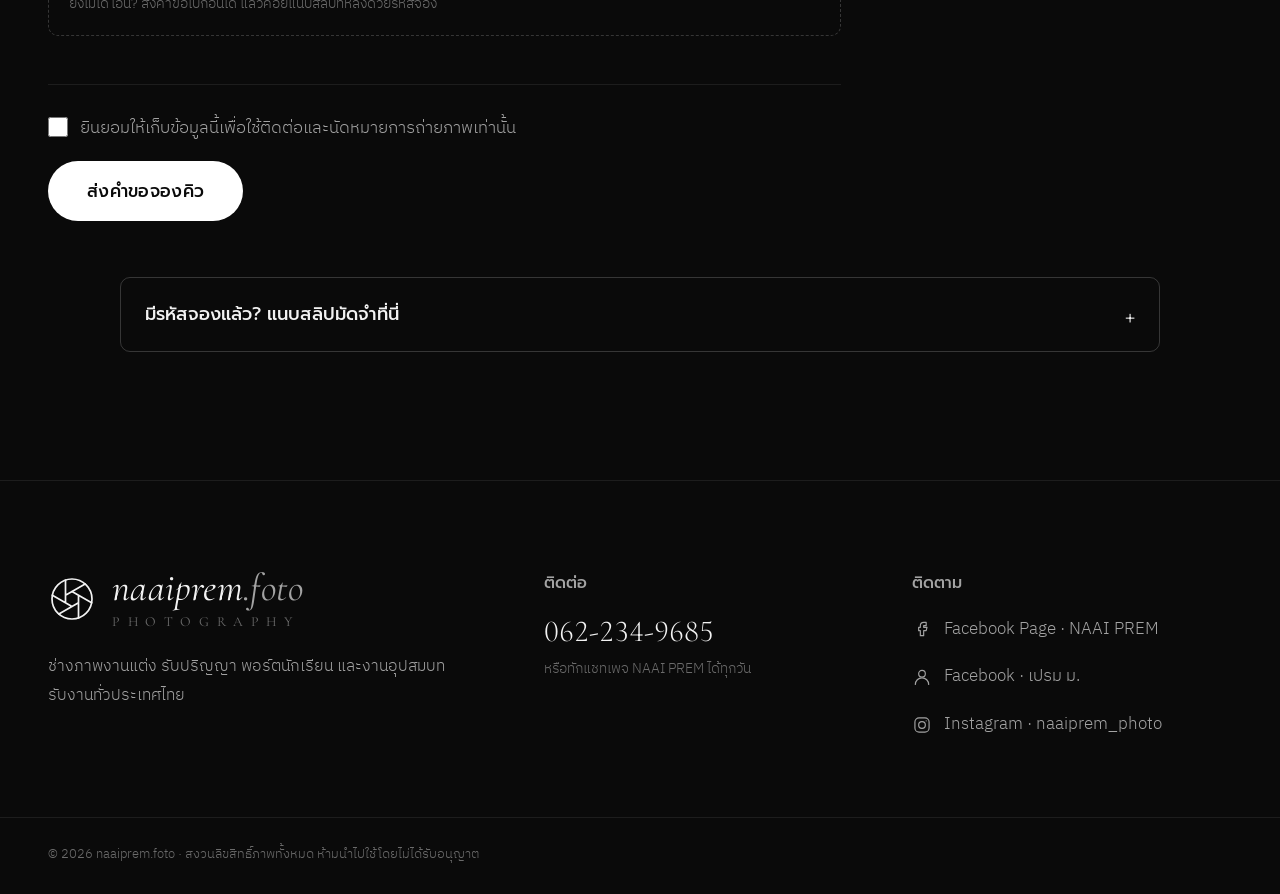
==== commit 2b0ba3dd: "Re-enable booking form as an unlisted page (link shared manually from chat) Co-Authored-By: Claude O" ====
--- a/booking.html
+++ b/booking.html
@@ -60,13 +60,13 @@
           <li><a href="index.html#faq" class="nav__link">คำถามที่พบบ่อย</a></li>
         </ul>
         <div class="nav__mobile-extra">
-          <a href="https://m.me/61560883106906" data-contact="messenger" class="btn btn--primary btn--block">ทักแชทจองคิว</a>
-          <p class="nav__mobile-label">เลือกงานแล้วทักแชทได้เลย</p>
+          <a href="booking.html" class="btn btn--primary btn--block">จองคิวออนไลน์</a>
+          <p class="nav__mobile-label">เลือกงานแล้วจองได้เลย</p>
           <ul class="nav__quick">
-            <li><a href="https://m.me/61560883106906" data-contact="messenger"><span>รับปริญญา</span><small>เริ่มต้น 1,200</small></a></li>
-            <li><a href="https://m.me/61560883106906" data-contact="messenger"><span>งานแต่ง</span><small>เริ่มต้น 5,500</small></a></li>
-            <li><a href="https://m.me/61560883106906" data-contact="messenger"><span>พอร์ตนักเรียน</span><small>เริ่มต้น 600</small></a></li>
-            <li><a href="https://m.me/61560883106906" data-contact="messenger"><span>งานบวช</span><small>เริ่มต้น 6,000</small></a></li>
+            <li><a href="booking.html?type=graduation"><span>รับปริญญา</span><small>เริ่มต้น 1,200</small></a></li>
+            <li><a href="booking.html?type=wedding"><span>งานแต่ง</span><small>เริ่มต้น 5,500</small></a></li>
+            <li><a href="booking.html?type=portfolio"><span>พอร์ตนักเรียน</span><small>เริ่มต้น 600</small></a></li>
+            <li><a href="booking.html?type=ordination"><span>งานบวช</span><small>เริ่มต้น 6,000</small></a></li>
           </ul>
           <div class="nav__mobile-contact">
             <a href="tel:0622349685" data-contact="phone" class="nav__mobile-phone"><span data-contact-text="phoneLabel">062-234-9685</span></a>
@@ -79,7 +79,7 @@
         </div>
       </nav>
 
-      <a href="https://www.facebook.com/people/NAAI-PREM/61560883106906/" data-contact="messenger" class="btn btn--primary btn--sm nav__cta">จองคิว</a>
+      <a href="https://www.facebook.com/people/NAAI-PREM/61560883106906/" data-contact="messenger" class="btn btn--primary btn--sm nav__cta">สอบถาม</a>
 
       <button class="nav__toggle" id="navToggle" aria-label="เปิดเมนู" aria-expanded="false" aria-controls="navMenu">
         <span></span><span></span>
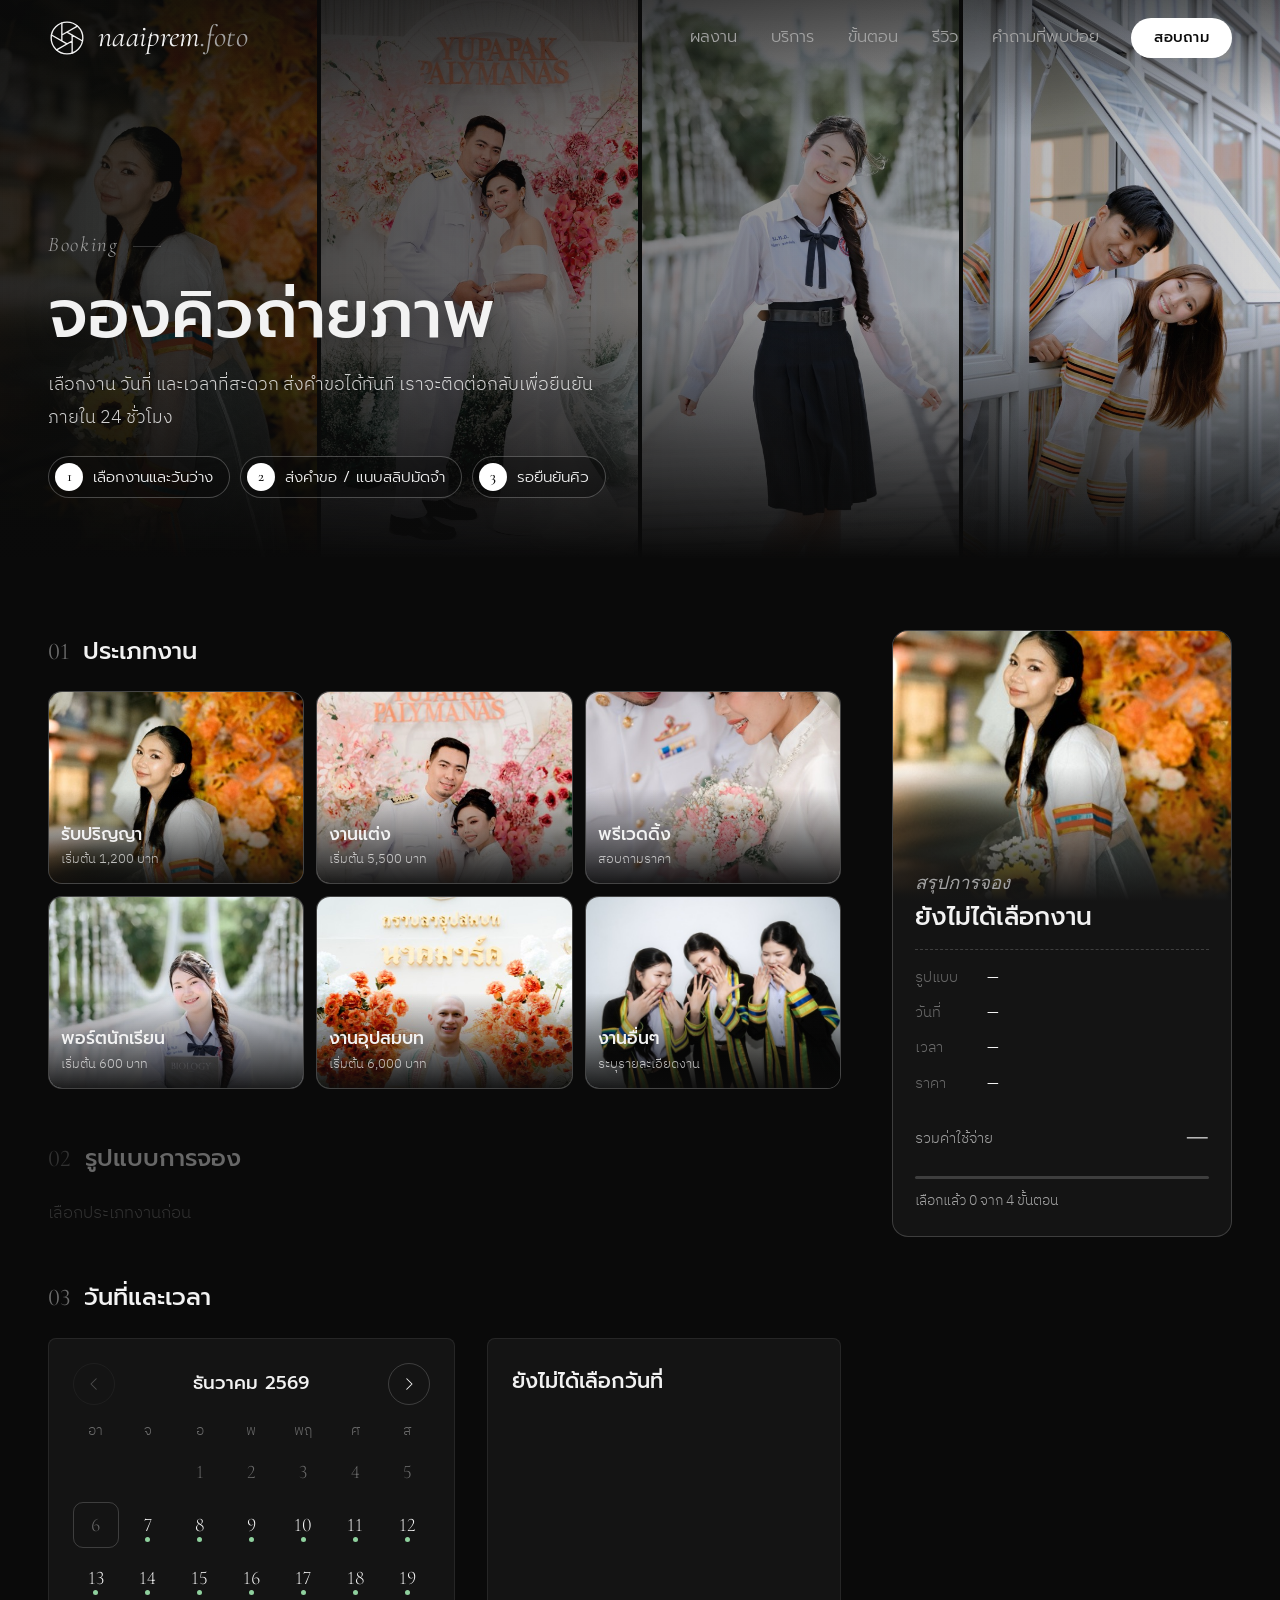
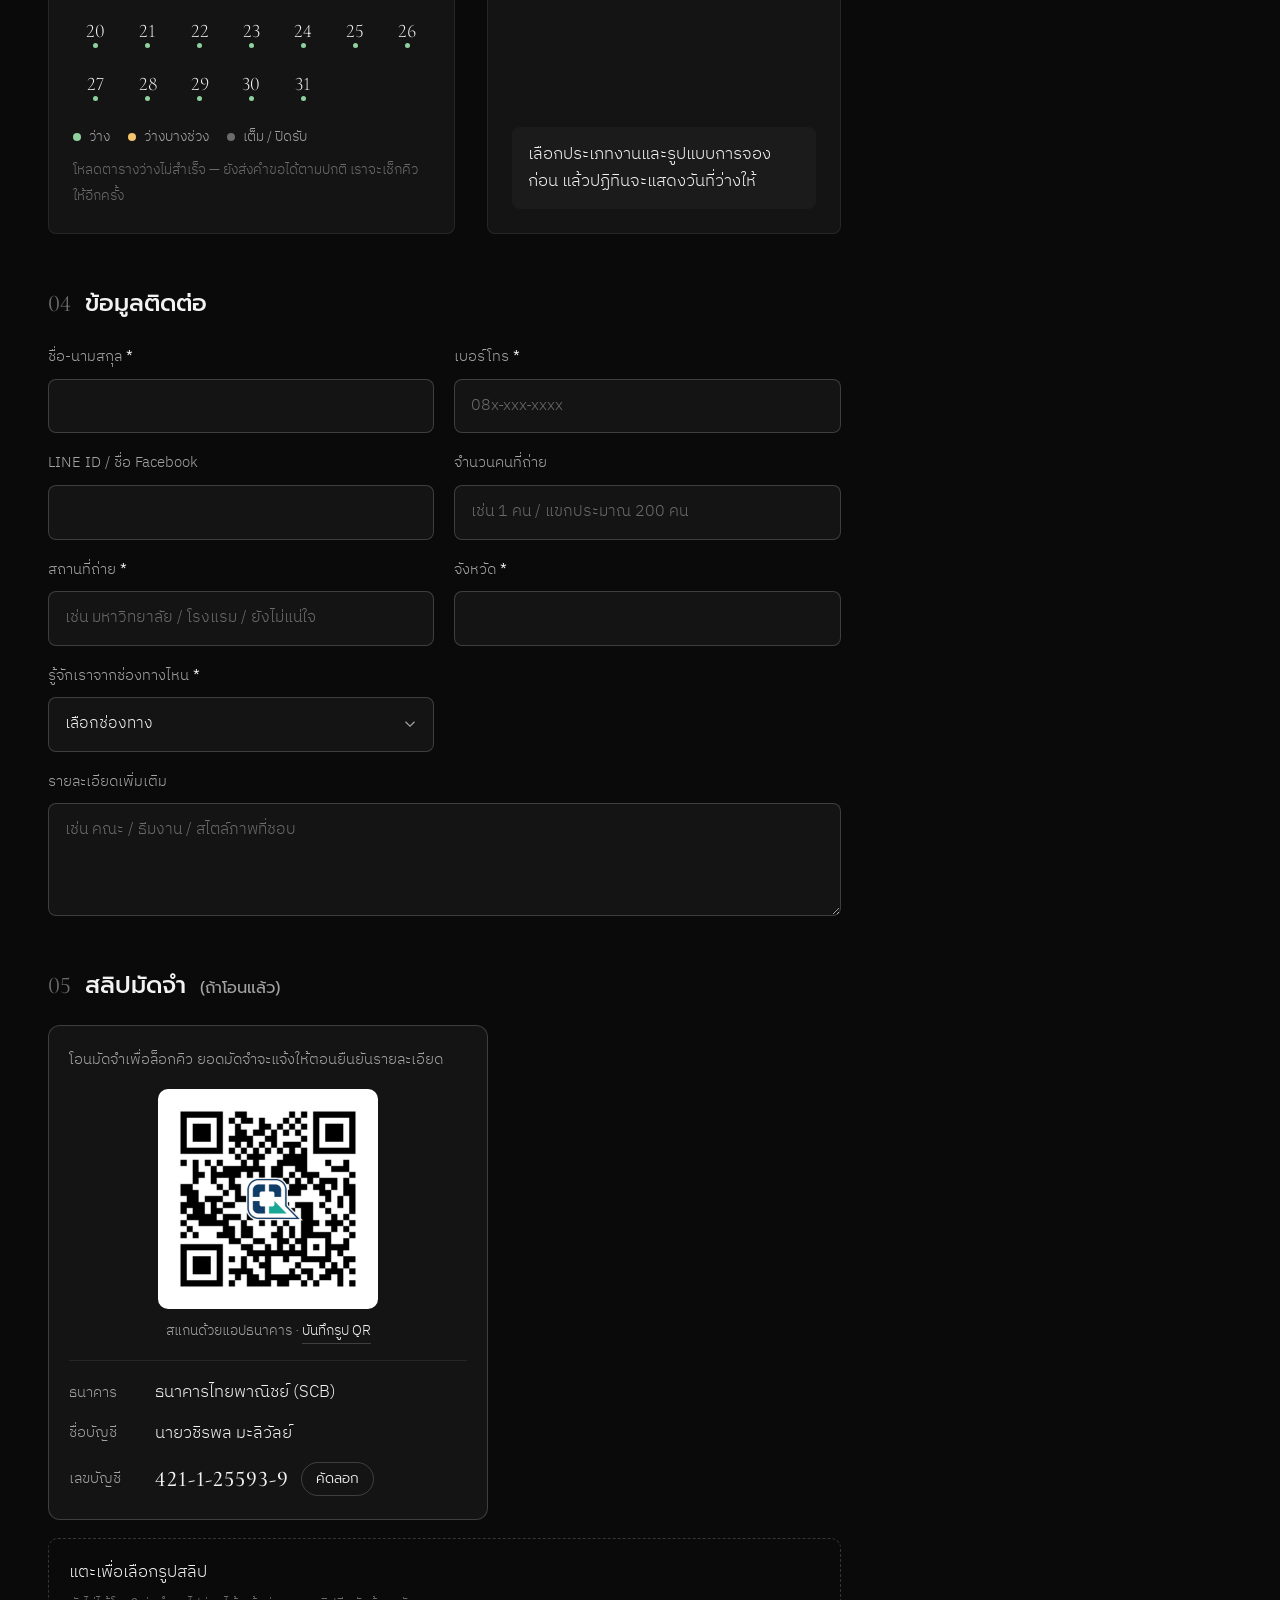
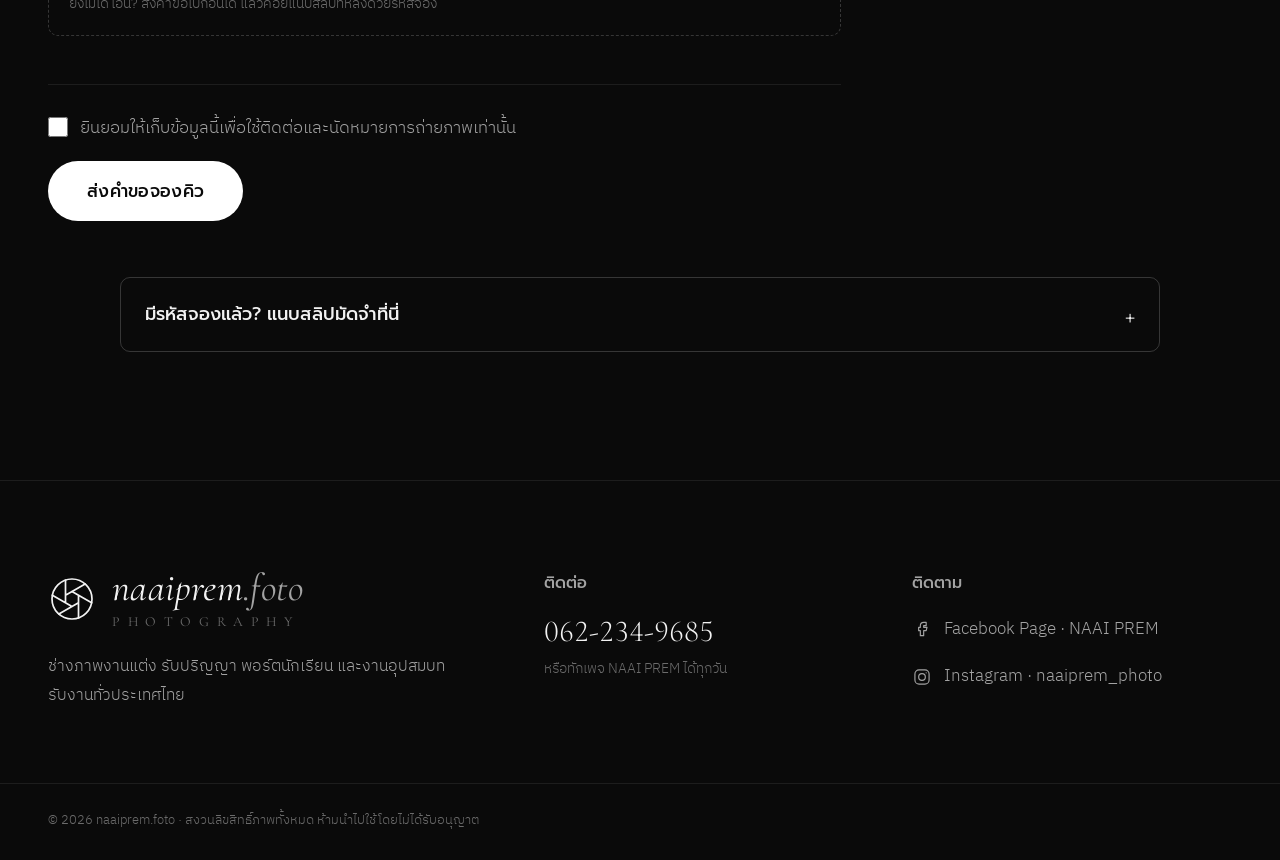
==== commit 47c6e9d9: "Contact buttons open the Facebook page; fix floating menu blocking taps; how-to-contact steps - All " ====
--- a/booking.html
+++ b/booking.html
@@ -79,7 +79,7 @@
         </div>
       </nav>
 
-      <a href="https://www.facebook.com/people/NAAI-PREM/61560883106906/" data-contact="messenger" class="btn btn--primary btn--sm nav__cta">สอบถาม</a>
+      <a href="https://www.facebook.com/people/NAAI-PREM/61560883106906/" data-contact="facebookPage" class="btn btn--primary btn--sm nav__cta">สอบถาม</a>
 
       <button class="nav__toggle" id="navToggle" aria-label="เปิดเมนู" aria-expanded="false" aria-controls="navMenu">
         <span></span><span></span>
@@ -293,7 +293,7 @@
       <div class="footer__col">
         <h3 class="footer__heading">ติดต่อ</h3>
         <a href="tel:0622349685" data-contact="phone" class="footer__phone"><span data-contact-text="phoneLabel">062-234-9685</span></a>
-        <p class="footer__muted">หรือทักแชทเพจ NAAI PREM ได้ทุกวัน</p>
+        <p class="footer__muted">หรือทักเพจ NAAI PREM ได้ทุกวัน</p>
       </div>
 
       <div class="footer__col">
--- a/css/style.css
+++ b/css/style.css
@@ -623,6 +623,7 @@
 .services { background: var(--bg); }
 .services__grid { display: grid; grid-template-columns: repeat(4, 1fr); gap: 20px; perspective: 1400px; }
 .service {
+  scroll-margin-top: calc(var(--nav-h) + 16px); /* ทางลัดในเมนูมือถือเลื่อนมาที่การ์ด ไม่ให้หัวการ์ดจมใต้เมนู */
   display: flex; flex-direction: column;
   background: var(--bg-alt); border: 1px solid var(--line);
   transition: border-color .5s var(--ease);
@@ -1124,7 +1125,10 @@
 .cta__title { font-family: var(--font-heading); font-weight: 500; font-size: clamp(2.3rem, 5.8vw, 4.2rem); line-height: 1.3; }
 .cta__text { margin-top: 18px; max-width: 620px; color: rgba(242,242,242,.82); font-size: 1.12rem; }
 .cta__actions { display: flex; flex-wrap: wrap; justify-content: center; gap: 16px; margin-top: 40px; }
-.cta__note { margin-top: 28px; font-size: .92rem; color: rgba(242,242,242,.65); }
+.cta__how { display: flex; flex-wrap: wrap; justify-content: center; gap: 10px 26px; margin-top: 26px; font-family: var(--font-heading); font-size: .92rem; color: rgba(242,242,242,.82); }
+.cta__how li { display: inline-flex; align-items: center; gap: 9px; }
+.cta__how span { display: grid; place-items: center; width: 24px; height: 24px; border-radius: 50%; border: 1px solid rgba(255,255,255,.5); font-size: .78rem; font-variant-numeric: tabular-nums; }
+.cta__note { margin-top: 22px; font-size: .92rem; color: rgba(242,242,242,.65); }
 .cta__note a { color: var(--text); border-bottom: 1px solid rgba(255,255,255,.35); }
 @media (max-width: 599px) {
   .cta__actions { flex-direction: column; width: 100%; }
@@ -1190,7 +1194,10 @@
     display: flex; flex-direction: column; align-items: flex-end; gap: 12px;
     transition: opacity .4s var(--ease), transform .4s var(--ease);
   }
-  .fab.is-hidden { opacity: 0; transform: translateY(24px); pointer-events: none; }
+  .fab, .fab__menu { pointer-events: none; } /* กล่องเมนูตอนปิดมองไม่เห็นแต่มีขนาด — ห้ามบังการแตะปุ่มอื่นด้านหลัง */
+  .fab__toggle { pointer-events: auto; }
+  .fab.is-hidden { opacity: 0; transform: translateY(24px); }
+  .fab.is-hidden .fab__toggle { pointer-events: none; }
   .fab__toggle {
     display: grid; place-items: center; width: 58px; height: 58px; border-radius: 50%;
     background: var(--accent); color: var(--accent-ink);
@@ -1215,7 +1222,6 @@
     opacity: 1; transform: none; pointer-events: auto; visibility: visible;
     transition: opacity .35s var(--ease), transform .35s var(--ease), visibility 0s;
   }
-  .fab.is-open .fab__action:first-child { transition-delay: .06s; }
 }
 
 /* ===== Lightbox ===== */
